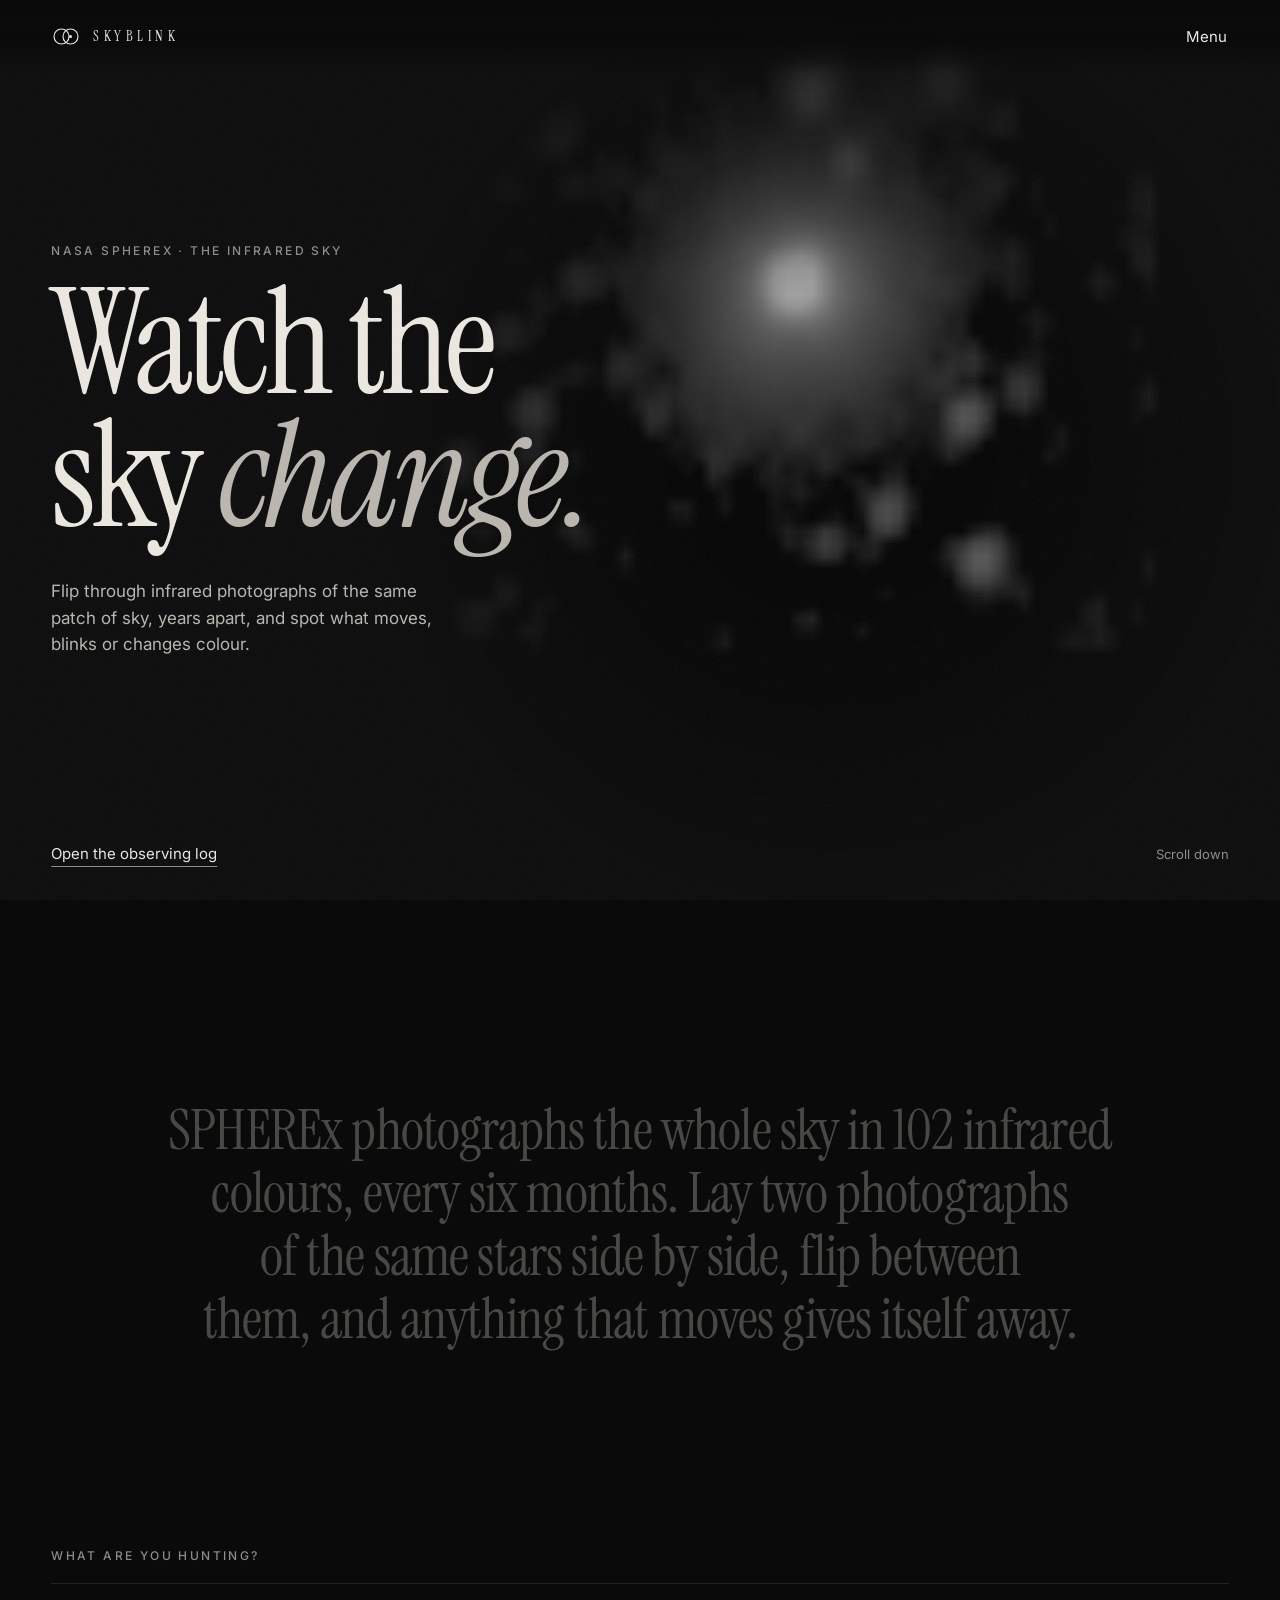
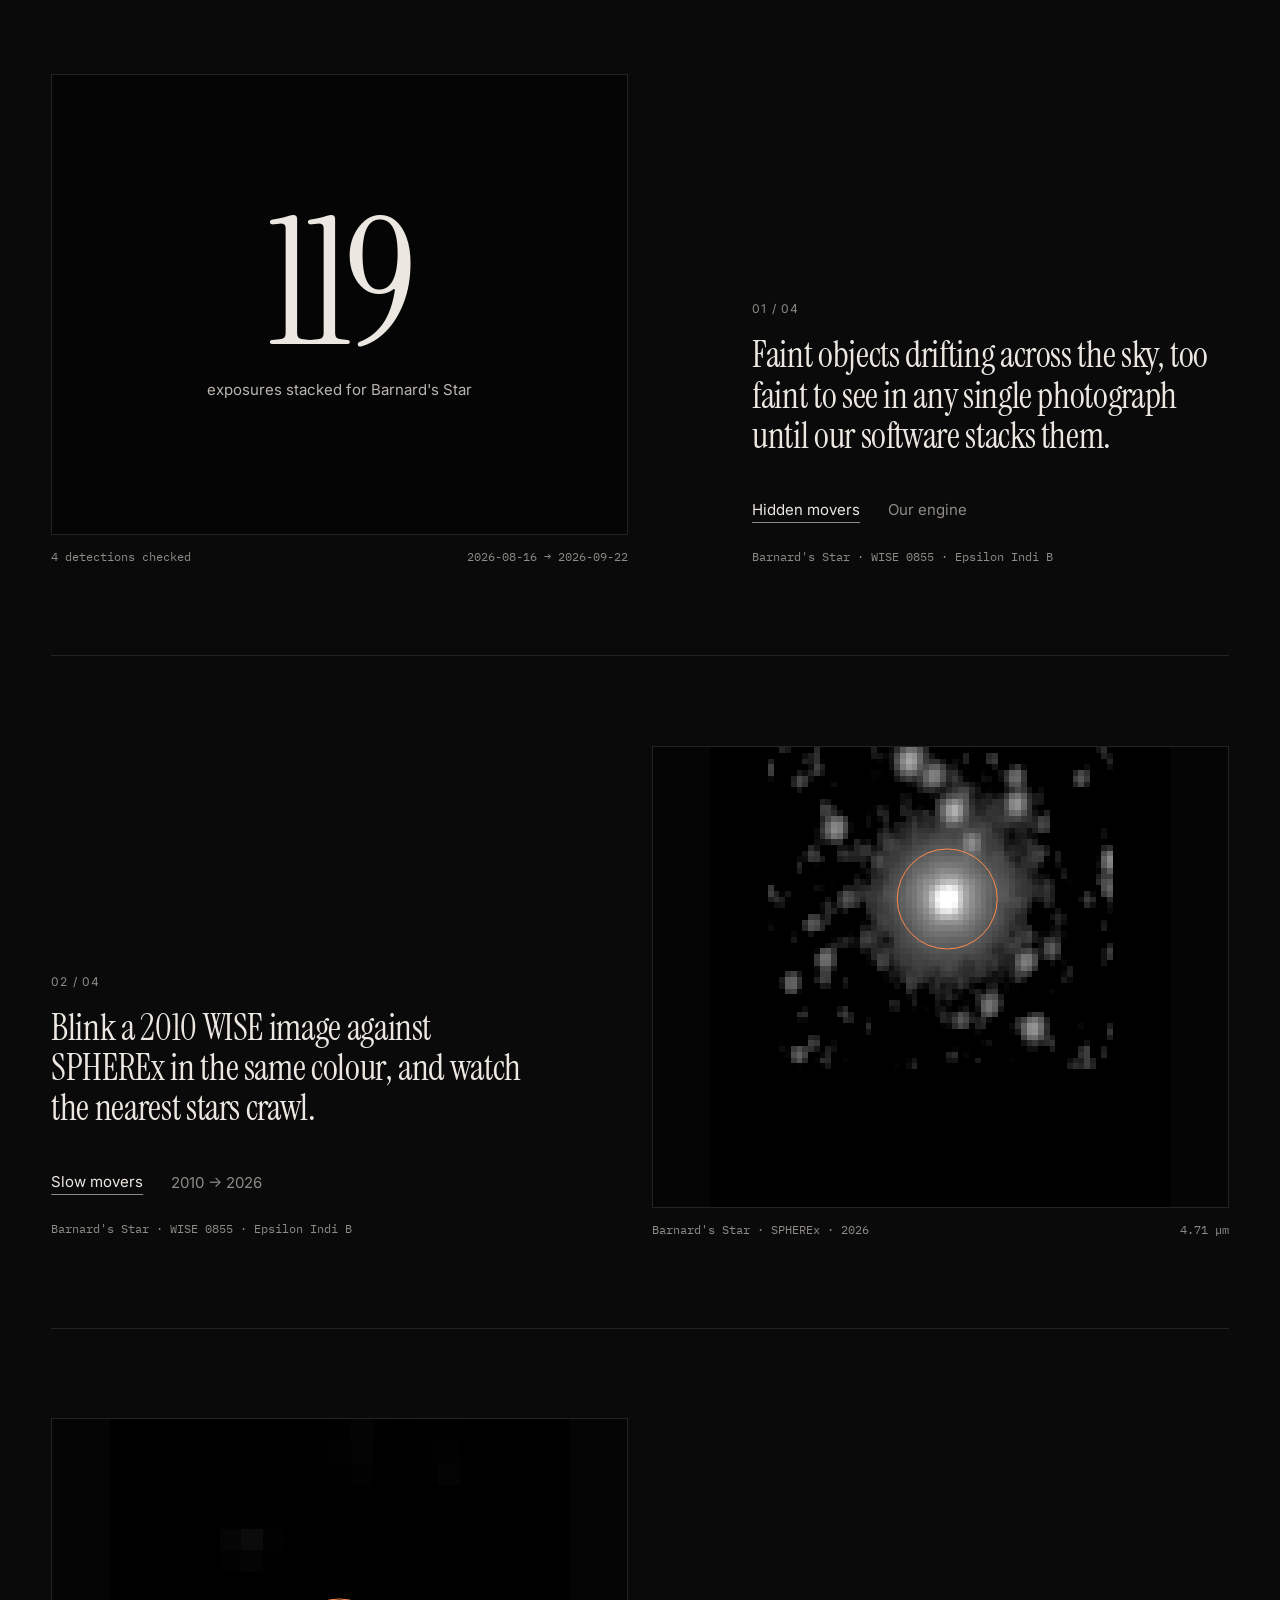
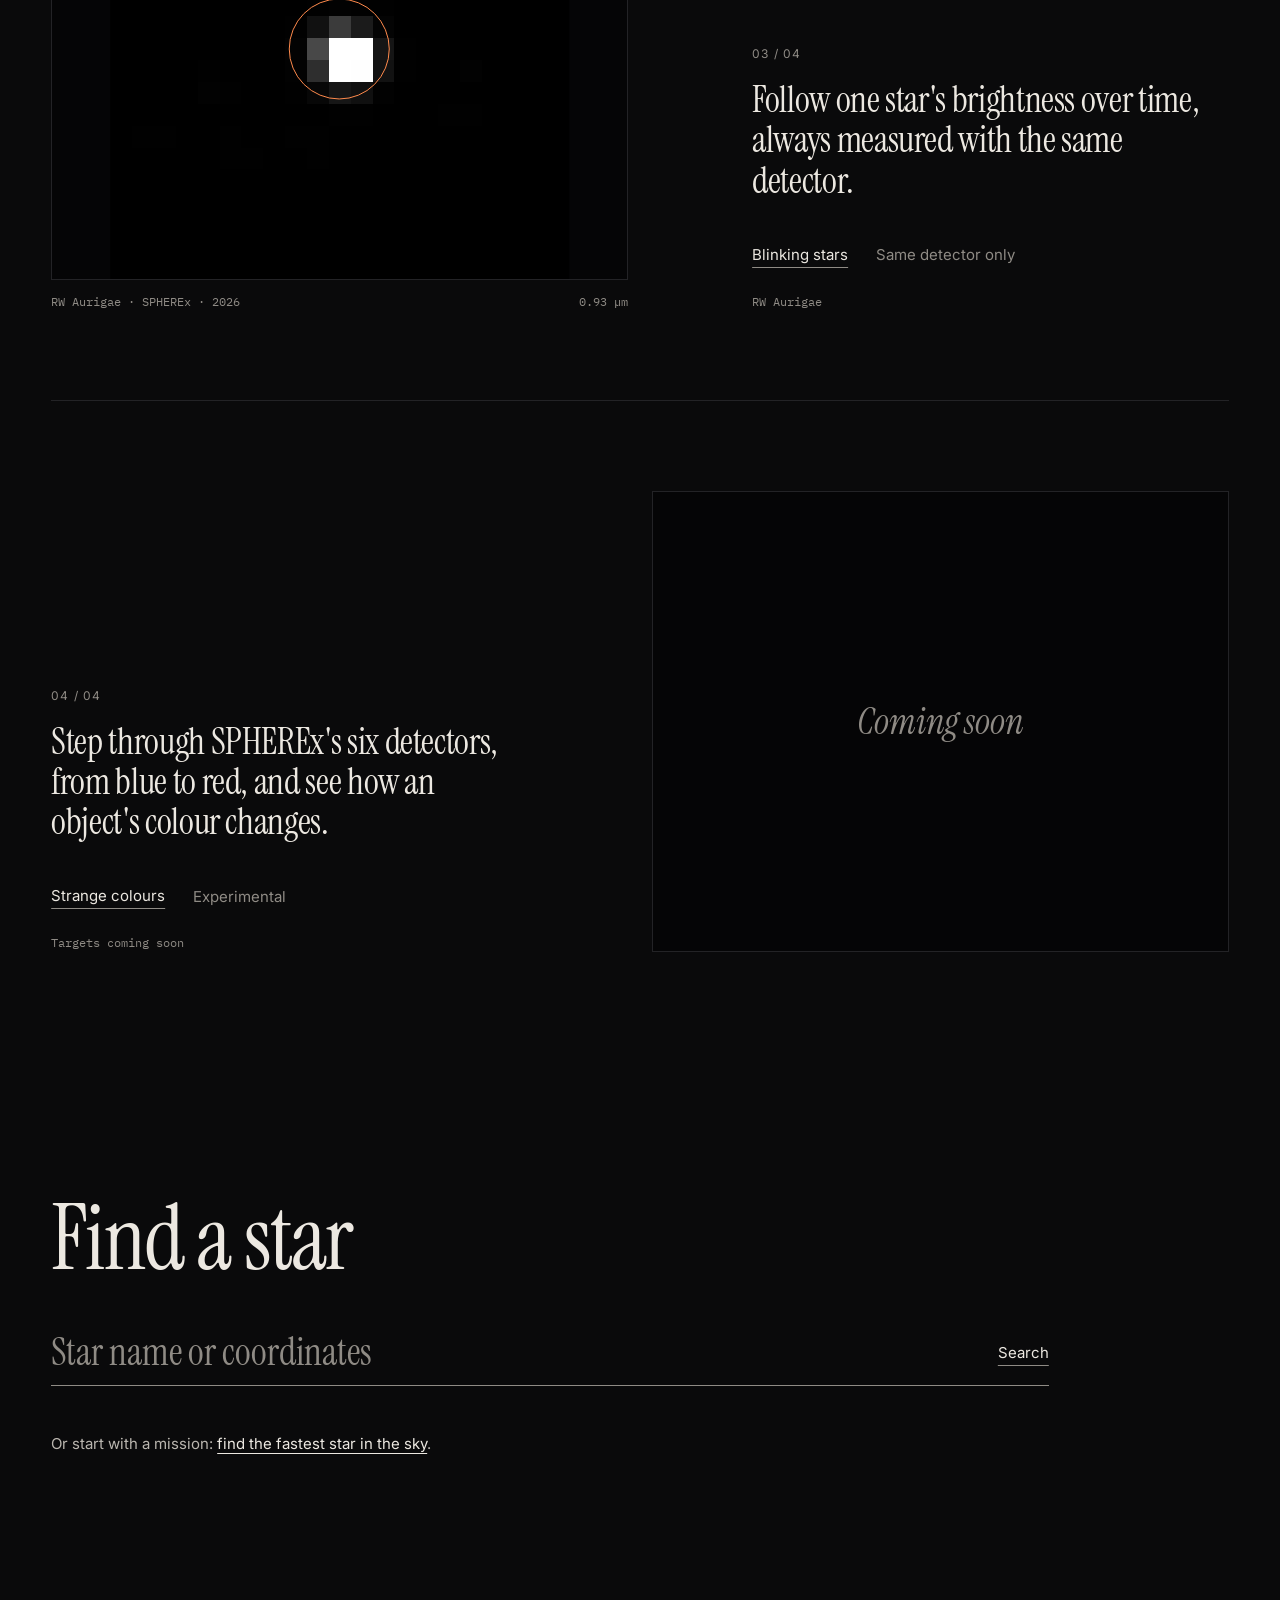
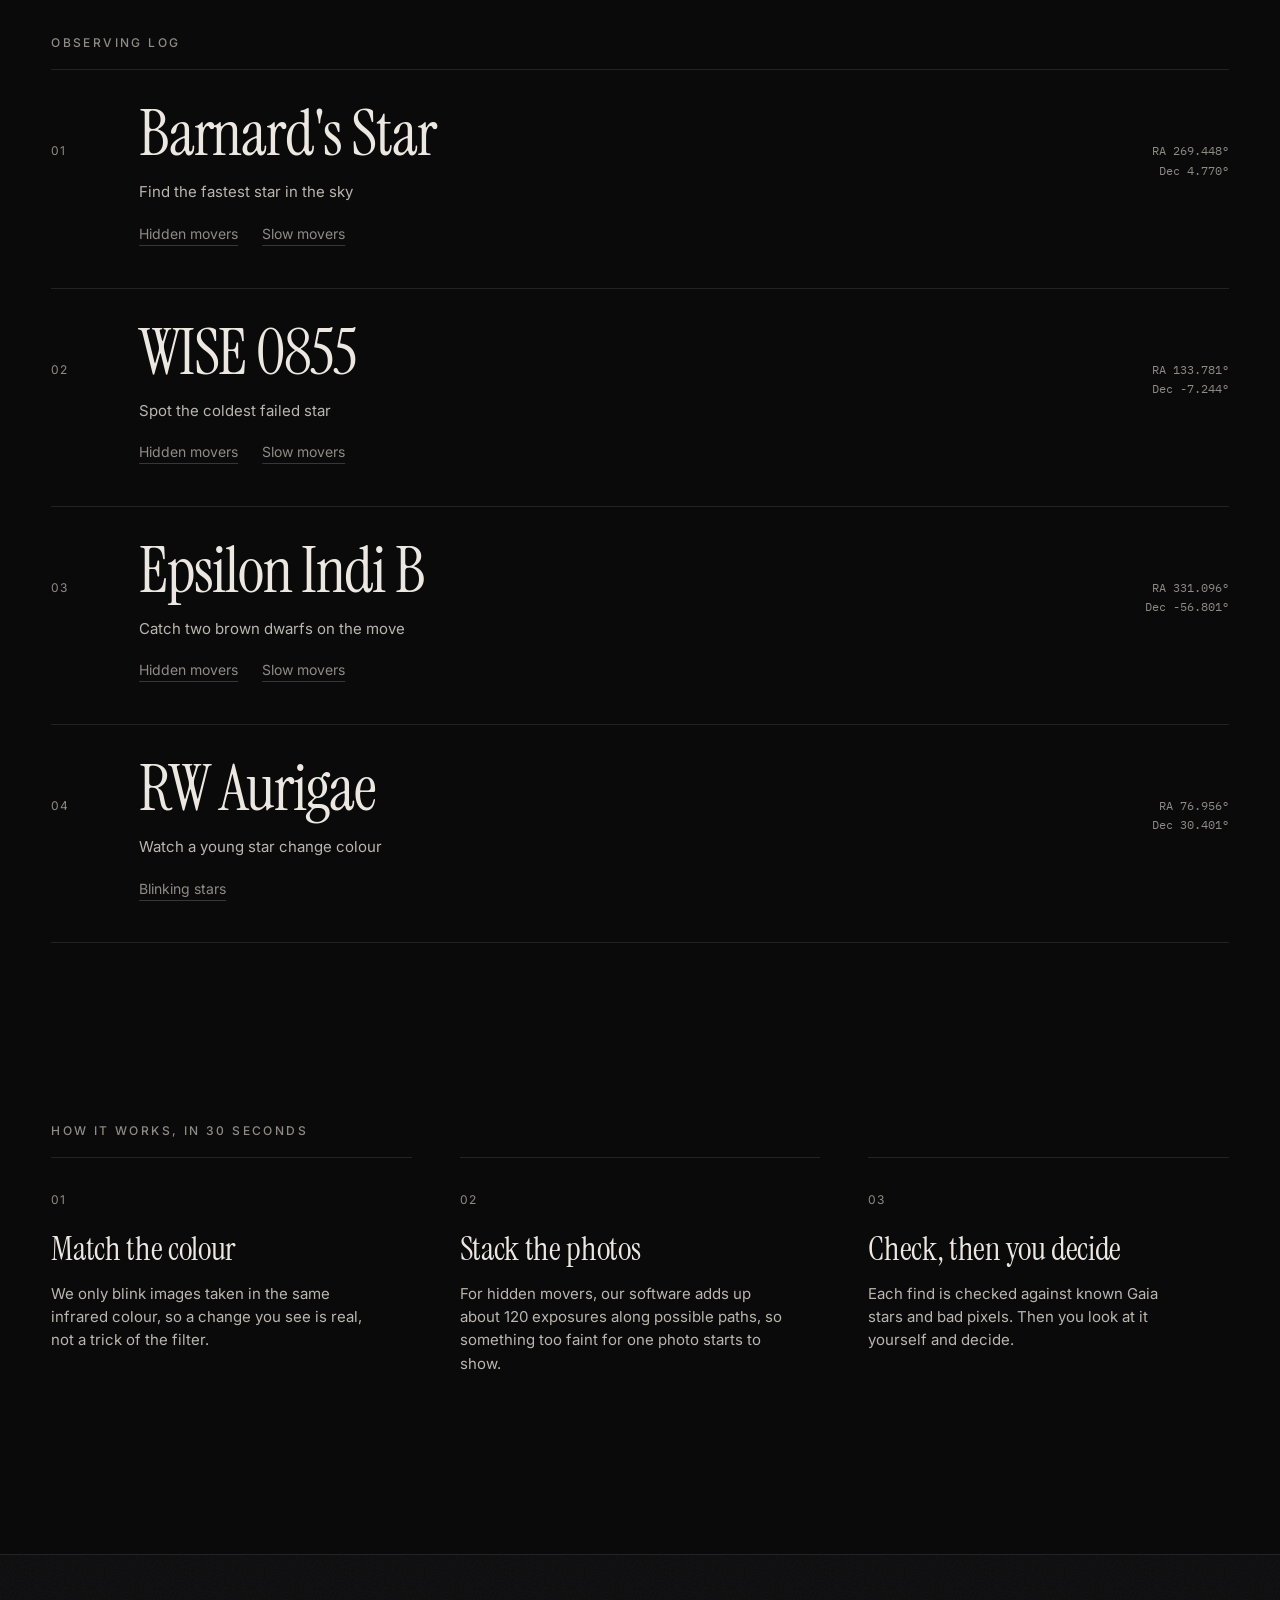
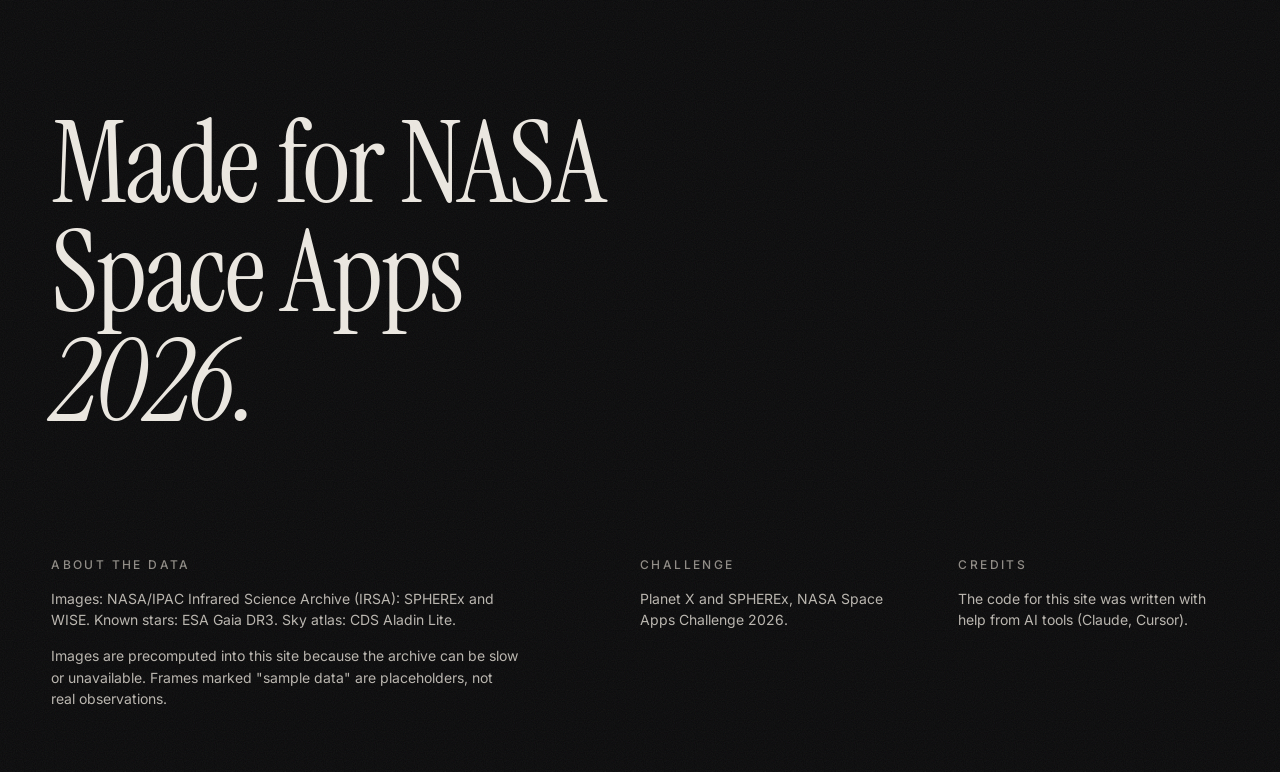
==== site/index.html @ 159b5c47 "Redesign home page: editorial monochrome style Serif display type, full-bleed blinking Barnard frame" ====
<!doctype html>
<html lang="en">
<head>
  <meta charset="utf-8">
  <meta name="viewport" content="width=device-width, initial-scale=1">
  <title>SkyBlink · Watch the sky change</title>
  <meta name="description" content="Explore NASA SPHEREx infrared sky images as a flipbook: hidden movers, slow movers, blinking stars and strange colours.">
  <link rel="preconnect" href="https://fonts.googleapis.com">
  <link rel="preconnect" href="https://fonts.gstatic.com" crossorigin>
  <link rel="stylesheet" href="https://fonts.googleapis.com/css2?family=Instrument+Serif:ital@0;1&family=IBM+Plex+Mono:wght@400;500&family=Inter:wght@400;500;600&display=swap">
  <script>document.documentElement.classList.add("js");</script>
  <link rel="stylesheet" href="css/style.css">
  <!-- Person D: discoveries.css goes here, after style.css -->
  <!-- <link rel="stylesheet" href="css/discoveries.css"> -->
</head>
<body>
  <a class="skip-link" href="#main">Skip to content</a>

  <!-- First-visit loader: the counter follows the hero images loading. -->
  <div class="loader" id="loader" aria-hidden="true">
    <div class="loader-inner">
      <span class="wordmark-text">SkyBlink</span>
      <p class="loader-line">Watch the sky change</p>
      <span class="loader-count" id="loader-count">0</span>
    </div>
  </div>

  <header class="nav">
    <a class="wordmark" href="index.html" data-nav aria-label="SkyBlink home">
      <svg class="logo" viewBox="0 0 40 28" aria-hidden="true">
        <circle cx="14" cy="14" r="10" fill="none" stroke="currentColor" stroke-width="1.5"/>
        <circle cx="26" cy="14" r="10" fill="none" stroke="currentColor" stroke-width="1.5"/>
        <circle cx="26" cy="14" r="2" fill="currentColor"/>
      </svg>
      <span class="wordmark-text">SkyBlink</span>
    </a>
    <button class="menu-btn" id="menu-btn" type="button" aria-expanded="false" aria-controls="menu">Menu</button>
  </header>

  <div class="menu" id="menu" hidden>
    <nav aria-label="Main">
      <ol class="menu-list">
        <li><a href="index.html#log" data-nav><span class="menu-num">01</span>Explore</a></li>
        <li><a href="index.html?hunt=fast#log" data-nav><span class="menu-num">02</span>Hidden movers</a></li>
        <li><a href="index.html#how" data-nav><span class="menu-num">03</span>How it works</a></li>
        <li><a href="index.html#data" data-nav><span class="menu-num">04</span>About the data</a></li>
      </ol>
    </nav>
    <p class="menu-foot">NASA Space Apps 2026 · Planet X and SPHEREx</p>
  </div>

  <main id="main" tabindex="-1">
    <!-- Home: shown when no target is selected -->
    <div id="home" hidden></div>

    <!-- Viewer: shown for ?target=…&mode=… -->
    <div id="viewer" hidden>
      <div id="viewer-head"></div>
      <div id="viewer-body"></div>

      <!-- Person D's containers: SkyBlink shows/hides them per mode, D fills them. -->
      <div class="sb-d-slot">
        <div id="sb-slow-result"></div>
        <div id="sb-fast-candidates"></div>
        <div id="sb-fast-rejected"></div>
        <div id="sb-target-aladin"></div>
      </div>
    </div>
  </main>

  <footer class="footer grain" id="data">
    <p class="footer-big">Made for NASA Space Apps <em>2026.</em></p>
    <div class="footer-cols">
      <div>
        <h2 class="footer-title">About the data</h2>
        <p>Images: NASA/IPAC Infrared Science Archive (IRSA): SPHEREx and WISE. Known stars: ESA Gaia DR3. Sky atlas: CDS Aladin Lite.</p>
        <p>Images are precomputed into this site because the archive can be slow or unavailable. Frames marked "sample data" are placeholders, not real observations.</p>
      </div>
      <div>
        <h2 class="footer-title">Challenge</h2>
        <p>Planet X and SPHEREx, NASA Space Apps Challenge 2026.</p>
      </div>
      <div>
        <h2 class="footer-title">Credits</h2>
        <p>The code for this site was written with help from AI tools (Claude, Cursor).</p>
      </div>
    </div>
  </footer>

  <script src="js/app.js"></script>
  <!-- Person D: Aladin Lite and discoveries.js go here, after app.js -->
  <!-- <script src="https://aladin.cds.unistra.fr/AladinLite/api/v3/latest/aladin.js" charset="utf-8"></script> -->
  <!-- <script src="js/discoveries.js"></script> -->
</body>
</html>
---- site/css/style.css ----
/* SkyBlink design tokens (shared with Person D's discoveries.css).
 * Monochrome "observatory archive": ink background, paper text, serif display.
 * Colour is kept for data only: ember = highlights, blue = known stars, D1–D6 = detectors. */
:root {
  --bg: #0A0A0B; --panel: #111113; --line: #232326; --line-2: #36363B;
  --text: #ECE8E1; --text-2: #BAB6AF; --muted: #8F8B85;
  --accent: #FF8A4C; --on-accent: #1A0B03; --link: #ECE8E1;
  --known: #7CC4FF; --ok: #7CE0A8;
  --warn-bg: #1C140C; --warn-line: #6B3F1C; --warn-text: #FFD8B8;
  --d1: #6E7BFF; --d2: #4FB3FF; --d3: #3DD6B0; --d4: #C8E05A; --d5: #FFB13D; --d6: #FF5F45;
  --font-head: "Instrument Serif", "Times New Roman", serif; --font-body: Inter, system-ui, sans-serif; --font-mono: "IBM Plex Mono", monospace;
  --radius: 2px;
  --gut: clamp(16px, 4vw, 56px);
  --ease: cubic-bezier(.2, .7, .1, 1);
}

/* ---------- Base ---------- */
*, *::before, *::after { box-sizing: border-box; }
html { color-scheme: dark; }
body {
  margin: 0;
  background: var(--bg);
  color: var(--text);
  font-family: var(--font-body);
  font-size: 16px;
  line-height: 1.55;
  -webkit-text-size-adjust: 100%;
  -webkit-font-smoothing: antialiased;
}
body.menu-open { overflow: hidden; }
h1, h2, h3 { font-family: var(--font-head); font-weight: 400; line-height: 1.1; margin: 0 0 .5em; letter-spacing: -0.01em; }
em { font-style: italic; }
p { margin: 0 0 1em; color: var(--text-2); }
a { color: var(--link); text-underline-offset: 4px; text-decoration-thickness: 1px; }
a:hover { color: var(--text); text-decoration-color: var(--muted); }
img { max-width: 100%; }
.mono, code { font-family: var(--font-mono); }
code { font-size: .9em; }
[hidden] { display: none !important; }

:focus-visible { outline: 1px solid var(--text); outline-offset: 4px; }
main:focus { outline: none; }

.skip-link {
  position: absolute; left: 12px; top: -60px; z-index: 100;
  background: var(--text); color: var(--bg);
  padding: 10px 14px; font-weight: 500; text-decoration: none;
}
.skip-link:focus { top: 12px; }

.visually-hidden {
  position: absolute !important; width: 1px; height: 1px; padding: 0; margin: -1px;
  overflow: hidden; clip: rect(0 0 0 0); white-space: nowrap; border: 0;
}

.wrap { max-width: 1280px; margin: 0 auto; padding: 0 var(--gut); }

/* Film grain on large dark surfaces (never over data images). */
.grain { position: relative; isolation: isolate; }
.grain::after {
  content: ""; position: absolute; inset: 0; pointer-events: none; z-index: 3; opacity: .07;
  background-image: url("data:image/svg+xml,%3Csvg xmlns='http://www.w3.org/2000/svg' width='160' height='160'%3E%3Cfilter id='n'%3E%3CfeTurbulence type='fractalNoise' baseFrequency='.9' numOctaves='2' stitchTiles='stitch'/%3E%3C/filter%3E%3Crect width='100%25' height='100%25' filter='url(%23n)'/%3E%3C/svg%3E");
}

/* Small uppercase label */
.kicker {
  font: 500 12px/1.4 var(--font-body); letter-spacing: .2em; text-transform: uppercase;
  color: var(--muted); margin: 0 0 1.5em;
}

/* Underlined text link / button */
.ul-link {
  display: inline-flex; align-items: center; min-height: 44px; padding: 0;
  background: none; border: 0; cursor: pointer;
  font: 400 15px/1.2 var(--font-body); color: var(--text);
  text-decoration: underline; text-decoration-thickness: 1px; text-underline-offset: 7px;
  text-decoration-color: var(--muted);
  transition: text-decoration-color .3s;
}
.ul-link:hover { text-decoration-color: var(--text); color: var(--text); }
.ul-link[aria-pressed="true"]::before {
  content: ""; width: 6px; height: 6px; border-radius: 50%; background: var(--accent); margin-right: 10px;
}

/* ---------- Shared pieces (viewer) ---------- */
.card {
  background: var(--panel);
  border: 1px solid var(--line);
  border-radius: var(--radius);
  padding: 20px;
}

.chip {
  display: inline-flex; align-items: center; gap: 6px;
  padding: 3px 10px;
  border: 1px solid var(--line-2);
  border-radius: 999px;
  color: var(--text-2);
  font-size: 13px;
  white-space: nowrap;
}
.chip-mono { font-family: var(--font-mono); font-size: 12px; }
.chip-warn { background: var(--warn-bg); border-color: var(--warn-line); color: var(--warn-text); }
.chip-accent { border-color: var(--accent); color: var(--accent); }

.eyebrow { font: 500 12px/1.4 var(--font-body); letter-spacing: .2em; text-transform: uppercase; color: var(--muted); margin: 0 0 1em; }

.btn {
  display: inline-flex; align-items: center; justify-content: center; gap: 8px;
  min-height: 44px; padding: 0 18px;
  border: 1px solid var(--line-2); border-radius: var(--radius);
  background: transparent; color: var(--text);
  font: 500 15px/1 var(--font-body);
  text-decoration: none; cursor: pointer;
}
.btn:hover { border-color: var(--text); color: var(--text); }
.btn-primary { background: var(--text); border-color: var(--text); color: var(--bg); }
.btn-primary:hover { background: #fff; border-color: #fff; color: var(--bg); }
.btn-icon { width: 44px; padding: 0; }

.pills { display: flex; flex-wrap: wrap; gap: 8px; }
.pill {
  display: inline-flex; align-items: center; justify-content: center;
  min-height: 44px; padding: 0 16px;
  border: 1px solid var(--line-2); border-radius: 999px;
  background: transparent; color: var(--text-2);
  font: 500 14px/1 var(--font-body);
  text-decoration: none; cursor: pointer;
}
.pill:hover { color: var(--text); border-color: var(--muted); }
.pill[aria-current="page"], .pill[aria-pressed="true"] {
  background: var(--text); border-color: var(--text); color: var(--bg);
}
.pill[aria-disabled="true"] { opacity: .45; cursor: not-allowed; }
.pill[aria-disabled="true"]:hover { color: var(--text-2); border-color: var(--line-2); }

.notice {
  background: var(--warn-bg); border: 1px solid var(--warn-line); color: var(--warn-text);
  border-radius: var(--radius); padding: 16px 20px;
}
.notice p { color: var(--warn-text); margin: 0; }

/* ---------- Loader ---------- */
.loader { display: none; }
.js .loader {
  position: fixed; inset: 0; z-index: 90; background: var(--bg);
  display: flex; align-items: center; padding: 0 var(--gut);
  transition: opacity .8s var(--ease), visibility .8s;
  animation: loader-failsafe .6s 5s forwards;   /* never cover the page if JS stalls */
}
.loader.is-done { opacity: 0; visibility: hidden; }
.loader .wordmark-text { font: 400 15px/1 var(--font-head); letter-spacing: .32em; text-transform: uppercase; }
.loader-line { font: 400 clamp(26px, 3vw, 34px)/1.1 var(--font-head); color: var(--text); margin: 28px 0 22px; }
.loader-count { font: 400 13px/1 var(--font-body); color: var(--muted); font-variant-numeric: tabular-nums; }
@keyframes loader-failsafe { to { opacity: 0; visibility: hidden; } }

/* ---------- Nav ---------- */
.nav {
  position: fixed; inset: 0 0 auto 0; z-index: 60;
  display: flex; align-items: center; justify-content: space-between;
  padding: 14px var(--gut);
  color: var(--text); pointer-events: none;
  background: linear-gradient(to bottom, rgba(10, 10, 11, .96) 0%, rgba(10, 10, 11, .9) 55%, rgba(10, 10, 11, 0) 100%);
}
.nav > * { pointer-events: auto; }
.wordmark { display: inline-flex; align-items: center; gap: 12px; min-height: 44px; color: inherit; text-decoration: none; }
.wordmark:hover { color: inherit; }
.logo { width: 30px; height: 21px; }
.wordmark-text { font: 400 14px/1 var(--font-head); letter-spacing: .32em; text-transform: uppercase; }
.menu-btn {
  min-height: 44px; min-width: 44px; padding: 0 2px; background: none; border: 0; cursor: pointer;
  font: 400 15px/1 var(--font-body); color: inherit;
}

/* Full-screen menu */
.menu {
  position: fixed; inset: 0; z-index: 55; background: var(--bg);
  display: flex; flex-direction: column; justify-content: center;
  padding: 96px var(--gut) 40px; opacity: 0; transition: opacity .5s var(--ease);
}
.menu.is-open { opacity: 1; }
.menu-list { list-style: none; margin: 0; padding: 0; }
.menu-list a {
  display: inline-flex; align-items: baseline; gap: 18px;
  font: 400 clamp(44px, 8vw, 104px)/1.05 var(--font-head); letter-spacing: -0.02em;
  color: var(--text); text-decoration: none;
}
.menu-list a:hover { font-style: italic; }
.menu-num { font: 400 12px/1 var(--font-body); color: var(--muted); letter-spacing: .1em; }
.menu-foot { position: absolute; left: var(--gut); bottom: 28px; margin: 0; font-size: 13px; color: var(--muted); }

#viewer { padding-top: 84px; }

/* ---------- Footer ---------- */
.footer { border-top: 1px solid var(--line); margin-top: 120px; padding: clamp(80px, 12vw, 160px) var(--gut) 48px; }
body.is-home .footer { margin-top: 0; }
.footer .footer-big {
  font: 400 clamp(48px, 9vw, 136px)/.95 var(--font-head); letter-spacing: -0.02em;
  color: var(--text); margin: 0 0 clamp(64px, 10vw, 120px); max-width: 11ch;
}
.footer-cols { display: grid; grid-template-columns: 2fr 1fr 1fr; gap: 32px 48px; }
.footer-title { font: 500 12px/1.4 var(--font-body); letter-spacing: .2em; text-transform: uppercase; color: var(--muted); margin-bottom: 14px; }
.footer p { font-size: 14px; color: var(--text-2); max-width: 52ch; }

/* ---------- Spectral ruler ---------- */
.ruler { width: 100%; }
.ruler-bar { position: relative; display: flex; gap: 2px; height: 22px; }
.ruler-compact .ruler-bar { height: 14px; }
.ruler-seg {
  position: relative; min-width: 0; border-radius: 4px;
  display: flex; align-items: center; justify-content: center;
}
.ruler-seg.is-current { outline: 2px solid var(--text); outline-offset: 1px; }
.ruler-seg-label { font-family: var(--font-mono); font-size: 10px; font-weight: 500; color: var(--bg); }
.ruler-compact .ruler-seg-label { display: none; }
/* Marker: ticks above and below the bar, so it never covers a segment label. */
.ruler-marker { position: absolute; top: -9px; bottom: -9px; width: 3px; margin-left: -1.5px; }
.ruler-marker::before, .ruler-marker::after {
  content: ""; position: absolute; left: 0; width: 3px; height: 7px; background: #fff; border-radius: 2px;
}
.ruler-marker::before { top: 0; }
.ruler-marker::after { bottom: 0; }
.ruler { padding-top: 9px; }
.ruler-ends {
  display: flex; justify-content: space-between; gap: 8px; margin-top: 14px;
  font-family: var(--font-mono); font-size: 12px; color: var(--muted);
}
.ruler-now { color: var(--text); }

/* ---------- Home ---------- */
#home section[id] { scroll-margin-top: 72px; }

/* Hero: the real Barnard's Star frames, blinking slowly behind the title. */
.hero {
  min-height: 100svh; display: flex; flex-direction: column; justify-content: center;
  padding: 120px var(--gut) 120px; overflow: hidden;
}
.hero-sky {
  position: absolute; inset: 0 0 0 auto; width: min(100%, 78vw); z-index: 0;
  -webkit-mask-image: radial-gradient(closest-side at 55% 50%, #000 35%, transparent 100%);
          mask-image: radial-gradient(closest-side at 55% 50%, #000 35%, transparent 100%);
}
.hero-sky img {
  position: absolute; inset: 0; width: 100%; height: 100%; object-fit: cover;
  opacity: 0; transition: opacity 1.2s var(--ease); filter: grayscale(1);
}
.hero-sky img.is-on { opacity: .62; }
.hero-inner { position: relative; z-index: 2; max-width: 1100px; }
.hero-title {
  font-size: clamp(60px, 11.5vw, 184px); line-height: .9; letter-spacing: -0.035em;
  margin: 0; max-width: 8.5ch;
}
.hero-title em { color: var(--text-2); }
.hero-sub { max-width: 36ch; font-size: 17px; margin: 36px 0 0; }
.hero-foot {
  position: absolute; z-index: 2; left: var(--gut); right: var(--gut); bottom: 24px;
  display: flex; justify-content: space-between; align-items: center;
}
.hero-scroll { font-size: 13px; color: var(--muted); }

/* Statement: large centred serif; words light up on scroll. */
.statement { padding: clamp(120px, 22vh, 240px) var(--gut); }
.statement-text {
  font: 400 clamp(30px, 4.4vw, 64px)/1.12 var(--font-head); letter-spacing: -0.015em;
  color: var(--text); text-align: center; max-width: 21em; margin: 0 auto; text-wrap: balance;
}
.statement-text .w { color: #4A4844; transition: color .4s; }
.statement-text .w.is-lit { color: var(--text); }

/* Reveal on scroll */
.reveal { opacity: 0; transform: translateY(32px); transition: opacity 1s var(--ease), transform 1.2s var(--ease); }
.reveal.is-in { opacity: 1; transform: none; }

/* Chapters: one per mode, media and text alternating sides. */
.chapters { padding: 0 var(--gut) clamp(80px, 12vw, 160px); }
.chapter {
  display: grid; grid-template-columns: repeat(12, minmax(0, 1fr)); gap: 24px;
  align-items: end; padding: clamp(48px, 7vw, 96px) 0; border-top: 1px solid var(--line);
}
.chapter-media { grid-column: 1 / span 6; grid-row: 1; }
.chapter-copy { grid-column: 8 / span 5; grid-row: 1; }
.chapter.is-flip .chapter-media { grid-column: 7 / span 6; }
.chapter.is-flip .chapter-copy { grid-column: 1 / span 5; }
.chapter-num { font: 400 12px/1 var(--font-body); color: var(--muted); letter-spacing: .1em; margin: 0 0 20px; }
.chapter-lead { font-size: clamp(28px, 2.8vw, 42px); line-height: 1.12; color: var(--text); margin: 0 0 32px; }
.chapter-links { display: flex; flex-wrap: wrap; align-items: center; gap: 4px 28px; }
.chapter-tag { font-size: 15px; color: var(--muted); }
.chapter-ex { font: 400 12px/1.5 var(--font-mono); color: var(--muted); margin: 16px 0 0; }

.plate { position: relative; aspect-ratio: 5 / 4; background: #050506; border: 1px solid var(--line); overflow: hidden; }
.plate-sq { position: absolute; top: 0; bottom: 0; left: 50%; transform: translateX(-50%); aspect-ratio: 1; }
.plate-sq img { position: absolute; inset: 0; width: 100%; height: 100%; image-rendering: pixelated; opacity: 0; }
.plate-sq img.is-on { opacity: 1; }
.plate-rings { position: absolute; inset: 0; pointer-events: none; }
.ring {
  position: absolute; width: 22%; aspect-ratio: 1; transform: translate(-50%, -50%);
  border: 1.5px solid var(--accent); border-radius: 50%;
}
.plate-badge {
  position: absolute; top: 12px; left: 12px; padding: 4px 10px;
  background: var(--warn-bg); border: 1px solid var(--warn-line); color: var(--warn-text);
  font: 400 12px/1.2 var(--font-mono);
}
.plate-cap {
  display: flex; justify-content: space-between; gap: 16px; margin: 14px 0 0;
  font: 400 12px/1.4 var(--font-mono); color: var(--muted);
}
.plate-type { display: flex; flex-direction: column; justify-content: center; align-items: center; text-align: center; padding: 24px; }
.plate-big { font: 400 clamp(96px, 14vw, 220px)/.85 var(--font-head); letter-spacing: -0.04em; color: var(--text); }
.plate-note { margin-top: 18px; font-size: 15px; color: var(--text-2); }
.plate-empty { display: flex; align-items: center; justify-content: center; }
.plate-empty span { font: italic 400 clamp(26px, 3vw, 36px)/1 var(--font-head); color: var(--muted); }

/* Find a star */
.find { padding: 0 var(--gut) clamp(96px, 14vw, 180px); max-width: 1100px; }
.find-title { font-size: clamp(48px, 7vw, 104px); line-height: .95; letter-spacing: -0.02em; margin: 0 0 40px; }
.search { display: flex; align-items: center; gap: 24px; border-bottom: 1px solid var(--muted); transition: border-color .3s; }
.search:focus-within { border-bottom-color: var(--text); box-shadow: 0 1px 0 var(--text); }
.search input {
  flex: 1; min-width: 0; min-height: 64px; padding: 8px 0;
  background: transparent; border: 0; color: var(--text);
  font: 400 clamp(24px, 3vw, 38px)/1.1 var(--font-head);
}
.search input::placeholder { color: var(--muted); }
.search input:focus-visible { outline: none; }
.search input::-webkit-search-cancel-button { display: none; }
.search-msg { min-height: 1.5em; margin: 16px 0 0; font-size: 15px; color: var(--text-2); }
.find-hint { font-size: 15px; margin: 8px 0 0; }

/* Observing log */
.log { padding: 0 var(--gut) clamp(96px, 14vw, 180px); }
.log-filter { font-size: 15px; display: flex; flex-wrap: wrap; align-items: center; gap: 0 16px; }
.log-empty { font: italic 400 clamp(24px, 2.6vw, 32px)/1.2 var(--font-head); color: var(--muted); border-top: 1px solid var(--line); padding-top: 32px; }
.log-list { list-style: none; margin: 0; padding: 0; border-bottom: 1px solid var(--line); }
.log-row {
  display: grid; grid-template-columns: 64px minmax(0, 1fr) auto; gap: 8px 24px; align-items: baseline;
  padding: 32px 0; border-top: 1px solid var(--line);
}
.log-num { font: 400 12px/1 var(--font-body); color: var(--muted); letter-spacing: .1em; }
.log-name { font-size: clamp(36px, 5vw, 72px); line-height: 1; letter-spacing: -0.02em; margin: 0; }
.log-name a { color: var(--text); text-decoration: none; display: inline-block; transition: transform .5s var(--ease); }
.log-name a:hover { font-style: italic; transform: translateX(10px); }
.log-mission { margin: 14px 0 0; font-size: 15px; max-width: 56ch; }
.mode-chips { display: flex; flex-wrap: wrap; gap: 0 24px; margin-top: 8px; }
.mode-chip {
  display: inline-flex; align-items: center; min-height: 44px; font-size: 14px; color: var(--muted);
  text-decoration: underline; text-decoration-color: var(--line-2); text-underline-offset: 6px;
}
.mode-chip:hover, .mode-chip.is-on { color: var(--text); text-decoration-color: var(--text); }
.log-coords { font: 400 12px/1.6 var(--font-mono); color: var(--muted); text-align: right; }

/* How it works */
.how { padding: 0 var(--gut) clamp(96px, 14vw, 180px); }
.how-grid { list-style: none; margin: 0; padding: 0; display: grid; grid-template-columns: repeat(3, minmax(0, 1fr)); gap: 48px; }
.how-grid li { border-top: 1px solid var(--line); padding-top: 28px; }
.how-num { font: 400 12px/1 var(--font-body); color: var(--muted); letter-spacing: .1em; }
.how-grid h3 { font-size: clamp(28px, 2.6vw, 38px); margin: 20px 0 14px; color: var(--text); }
.how-grid p { margin: 0; font-size: 15px; max-width: 36ch; }

/* Viewer stage corner marks (restyled in the viewer pass) */
.reticle::before {
  content: ""; position: absolute; inset: 10px; pointer-events: none; z-index: 1;
  --c: rgba(236, 232, 225, .5); --l: 14px;
  background:
    linear-gradient(var(--c), var(--c)) top left / var(--l) 1px,
    linear-gradient(var(--c), var(--c)) top left / 1px var(--l),
    linear-gradient(var(--c), var(--c)) top right / var(--l) 1px,
    linear-gradient(var(--c), var(--c)) top right / 1px var(--l),
    linear-gradient(var(--c), var(--c)) bottom left / var(--l) 1px,
    linear-gradient(var(--c), var(--c)) bottom left / 1px var(--l),
    linear-gradient(var(--c), var(--c)) bottom right / var(--l) 1px,
    linear-gradient(var(--c), var(--c)) bottom right / 1px var(--l);
  background-repeat: no-repeat;
}
.stage-chips { z-index: 2; }
.stage-chips .chip.is-on { border-color: var(--text); color: var(--text); }

@media (prefers-reduced-motion: reduce) {
  .reveal { opacity: 1; transform: none; transition: none; }
  .hero-sky img, .menu, .log-name a { transition: none; }
}

/* ---------- Viewer ---------- */
.viewer-head { padding-top: 24px; }
.back-link {
  display: inline-flex; align-items: center; min-height: 44px;
  font-family: var(--font-mono); font-size: 14px; color: var(--text-2); text-decoration: none;
}
.back-link:hover { color: var(--accent); }
.target-name { font-size: clamp(32px, 6vw, 52px); margin: 4px 0 4px; }
.target-mission { margin: 0 0 16px; }
.share { display: flex; flex-wrap: wrap; gap: 8px; align-items: stretch; margin-bottom: 20px; }
.share-url {
  flex: 1 1 280px; min-width: 0; min-height: 44px;
  display: flex; align-items: center; padding: 0 14px;
  background: var(--panel); border: 1px solid var(--line); border-radius: 12px;
  padding-top: 10px; padding-bottom: 10px;
  font-family: var(--font-mono); font-size: 13px; color: var(--text-2);
  overflow-wrap: anywhere;
}
.mode-tabs { margin-bottom: 24px; }

.viewer-grid { display: grid; grid-template-columns: minmax(0, 600px) minmax(0, 1fr); gap: 24px; align-items: start; }
.viewer-grid.single { grid-template-columns: minmax(0, 1fr); }
.side { display: grid; gap: 16px; }

.stage {
  position: relative; aspect-ratio: 1 / 1;
  background: #000; border: 1px solid var(--line); border-radius: var(--radius); overflow: hidden;
}
.stage canvas { display: block; width: 100%; height: 100%; image-rendering: pixelated; }
.stage-chips { position: absolute; top: 12px; left: 12px; right: 12px; display: flex; flex-wrap: wrap; gap: 6px; pointer-events: none; }
.stage-chips .chip { background: rgba(7, 10, 18, .8); }
.stage-chips-right { left: auto; justify-content: flex-end; }
.stage-chips .chip-warn { background: var(--warn-bg); }
.scale-bar {
  position: absolute; right: 24px; bottom: 24px; z-index: 2;
  display: flex; flex-direction: column; align-items: flex-end; gap: 4px;
  padding: 6px 8px; border-radius: 8px; background: rgba(7, 10, 18, .8);
  font-family: var(--font-mono); font-size: 12px; color: var(--text);
}
.scale-line { display: block; height: 6px; border: 2px solid var(--text); border-top: 0; }

.controls { display: flex; flex-wrap: wrap; gap: 8px; align-items: center; margin-top: 12px; }
.play-btn { min-width: 96px; }
.frame-count { font-family: var(--font-mono); font-size: 13px; color: var(--muted); margin-left: 4px; }

.strip { display: flex; gap: 3px; margin-top: 12px; overflow-x: auto; }
.strip-bar {
  flex: 1 1 0; min-width: 24px; max-width: 64px; height: 44px; padding: 0;
  background: transparent; border: 0; cursor: pointer;
  display: flex; align-items: center;
}
.strip-bar span { display: block; width: 100%; height: 18px; border-radius: 4px; background: var(--line-2); }
.strip-bar:hover span { background: var(--muted); }
.strip-bar[aria-current="true"] span { background: var(--accent); height: 28px; }

.control-row { display: flex; flex-wrap: wrap; align-items: center; gap: 8px 12px; margin-top: 12px; }
.control-label { font-family: var(--font-mono); font-size: 12px; color: var(--muted); min-width: 56px; }
.pill-sm { min-height: 44px; padding: 0 14px; font-family: var(--font-mono); font-size: 13px; }
.kbd-hint { margin-top: 12px; font-size: 13px; color: var(--muted); }
kbd {
  font-family: var(--font-mono); font-size: 12px; color: var(--text-2);
  border: 1px solid var(--line-2); border-radius: 5px; padding: 1px 6px;
}

.intro { max-width: 760px; }
.intro p { color: var(--text-2); }

.coming-soon { text-align: center; padding: 48px 20px; }
.coming-soon h2 { font-size: 22px; }

.sb-d-slot { display: flex; flex-direction: column; gap: 24px; margin-top: 24px; }

/* ---------- Right column ---------- */
.side h2 { font-size: 16px; margin-bottom: 12px; }
.facts { display: grid; grid-template-columns: repeat(2, minmax(0, 1fr)); gap: 12px 16px; margin: 0 0 18px; }
.facts dt { font-family: var(--font-mono); font-size: 11px; color: var(--muted); text-transform: uppercase; letter-spacing: .06em; }
.facts dd { margin: 2px 0 0; font-family: var(--font-mono); font-size: 14px; color: var(--text); }
.frame-sentence { margin: 14px 0 0; font-size: 14px; }
.notes { margin: 0; font-size: 15px; }
.muted { color: var(--muted); font-size: 14px; }

.chart svg { display: block; width: 100%; height: auto; overflow: visible; }
.chart .axis { stroke: var(--line-2); stroke-width: 1.5; }
.chart .grid { stroke: var(--line); stroke-width: 1; }
.chart .tick { font-family: var(--font-mono); font-size: 11px; fill: var(--muted); }
.chart .series { fill: none; stroke: var(--text-2); stroke-width: 2; stroke-linejoin: round; stroke-linecap: round; }
.chart .hit { cursor: pointer; outline: none; }
.chart .hit-area { fill: transparent; }
.chart .hit:hover .hit-area, .chart .hit:focus-visible .hit-area { fill: rgba(233, 237, 246, .08); }
.chart .hit:focus-visible .hit-area { stroke: var(--accent); stroke-width: 2; }
.chart .dot-wise { fill: var(--known); stroke: var(--panel); stroke-width: 2; }
.chart .dot-spx { fill: var(--muted); stroke: var(--panel); stroke-width: 2; }
.chart .dot-now, .chart .pt-now { fill: var(--accent); stroke: var(--panel); stroke-width: 2; }
.chart .pt { fill: var(--text-2); stroke: var(--panel); stroke-width: 2; }

.legend { display: flex; flex-wrap: wrap; align-items: center; gap: 4px 8px; margin: 10px 0 0; font-size: 13px; color: var(--text-2); }
.key { display: inline-block; width: 10px; height: 10px; border-radius: 50%; }
.key + * { margin-right: 6px; }
.key-wise { background: var(--known); }
.key-spx { background: var(--muted); }
.key-now { background: var(--accent); }

.table-view { margin-top: 12px; font-size: 14px; }
.table-view summary { cursor: pointer; color: var(--link); min-height: 44px; display: flex; align-items: center; }
.table-view table { width: 100%; border-collapse: collapse; font-family: var(--font-mono); font-size: 13px; }
.table-view th, .table-view td { text-align: left; padding: 6px 8px; border-bottom: 1px solid var(--line); }
.table-view th { color: var(--muted); font-weight: 500; }

.det-bars { display: grid; grid-template-columns: repeat(6, minmax(0, 1fr)); gap: 6px; }
.det-bar {
  display: flex; flex-direction: column; align-items: center; gap: 6px; padding: 0;
  background: none; border: 0; color: var(--text-2); cursor: pointer; font: inherit; min-height: 44px;
}
.det-bar:disabled { cursor: default; }
.det-fill { display: block; width: 100%; height: 72px; border-radius: 4px 4px 0 0; opacity: .35; }
.det-bar.is-current .det-fill { opacity: 1; }
.det-bar:not(:disabled):hover .det-fill { opacity: .7; }
.det-bar.is-current:hover .det-fill { opacity: 1; }
.det-id { font-family: var(--font-mono); font-size: 13px; color: var(--text); }
.det-bar.is-current .det-id { color: var(--accent); }
.det-range { font-family: var(--font-mono); font-size: 10px; color: var(--muted); text-align: center; line-height: 1.3; }

.layers { display: grid; gap: 2px; }
.layer { display: flex; align-items: center; gap: 10px; min-height: 44px; cursor: pointer; font-size: 15px; color: var(--text); }
.layer input { width: 20px; height: 20px; margin: 0; accent-color: var(--accent); cursor: pointer; }
.layer.is-off { color: var(--muted); cursor: default; }
.layer-note { font-size: 13px; }
.layer-swatch { width: 14px; height: 14px; flex: none; }
.layer-hl { border: 2px solid var(--accent); border-radius: 50%; }
.layer-gaia { border: 2px solid var(--known); }
.layer-flag { position: relative; }
.layer-flag::before, .layer-flag::after { content: ""; position: absolute; left: 6px; top: -1px; width: 2px; height: 16px; background: var(--d6); transform: rotate(45deg); }
.layer-flag::after { transform: rotate(-45deg); }

.layer-diff { position: relative; border-radius: 3px; background: #808080; border: 1px solid var(--line-2); overflow: hidden; }
.layer-diff::after { content: ""; position: absolute; inset: 0 50% 0 0; background: var(--text); }

/* ---------- Phone ---------- */
@media (max-width: 860px) {
  .viewer-grid { grid-template-columns: minmax(0, 1fr); }
  .chapter { grid-template-columns: minmax(0, 1fr); gap: 28px; }
  .chapter .chapter-media, .chapter.is-flip .chapter-media { grid-column: 1; grid-row: 1; }
  .chapter .chapter-copy, .chapter.is-flip .chapter-copy { grid-column: 1; grid-row: 2; }
  .how-grid { grid-template-columns: minmax(0, 1fr); gap: 40px; }
  .footer-cols { grid-template-columns: minmax(0, 1fr); }
  .hero-sky { width: 100%; opacity: .8; }
}
@media (max-width: 600px) {
  .log-row { grid-template-columns: 32px minmax(0, 1fr); }
  .log-coords { grid-column: 2; text-align: left; }
  .hero-scroll { display: none; }
}
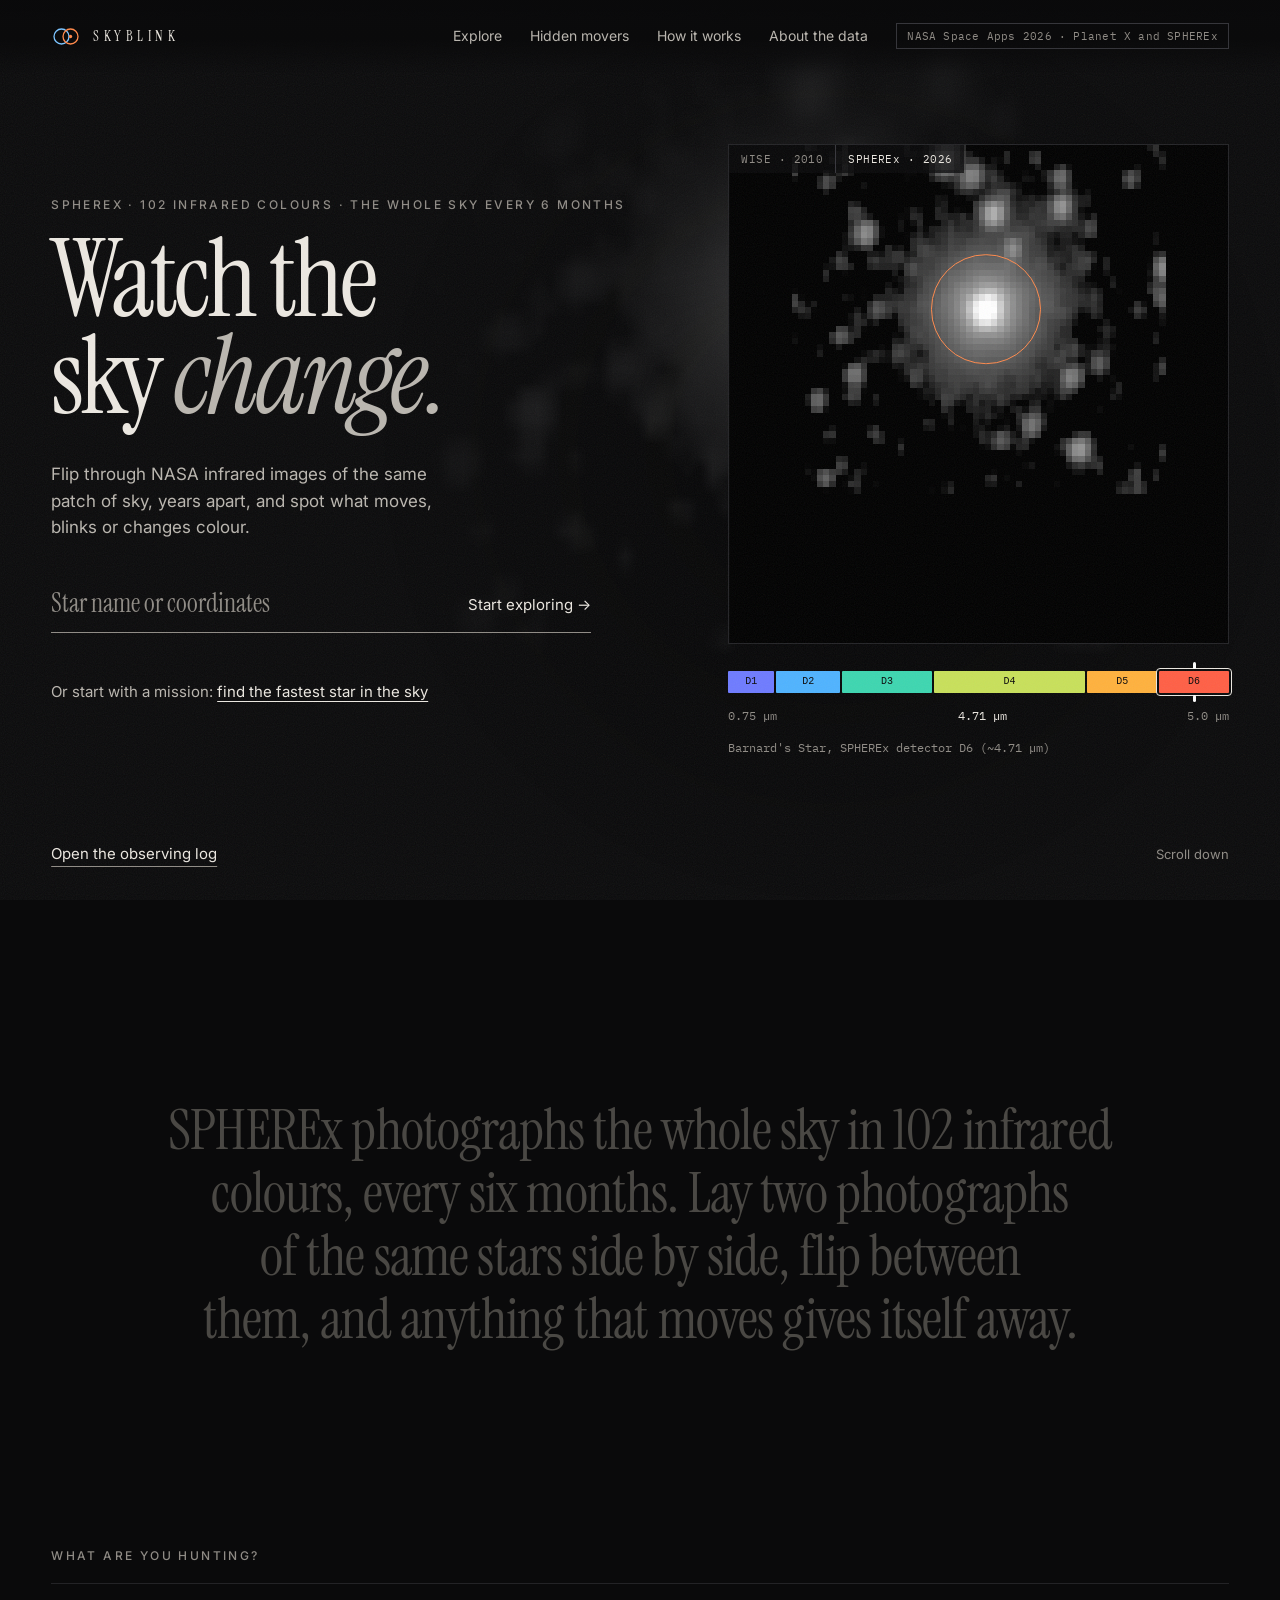
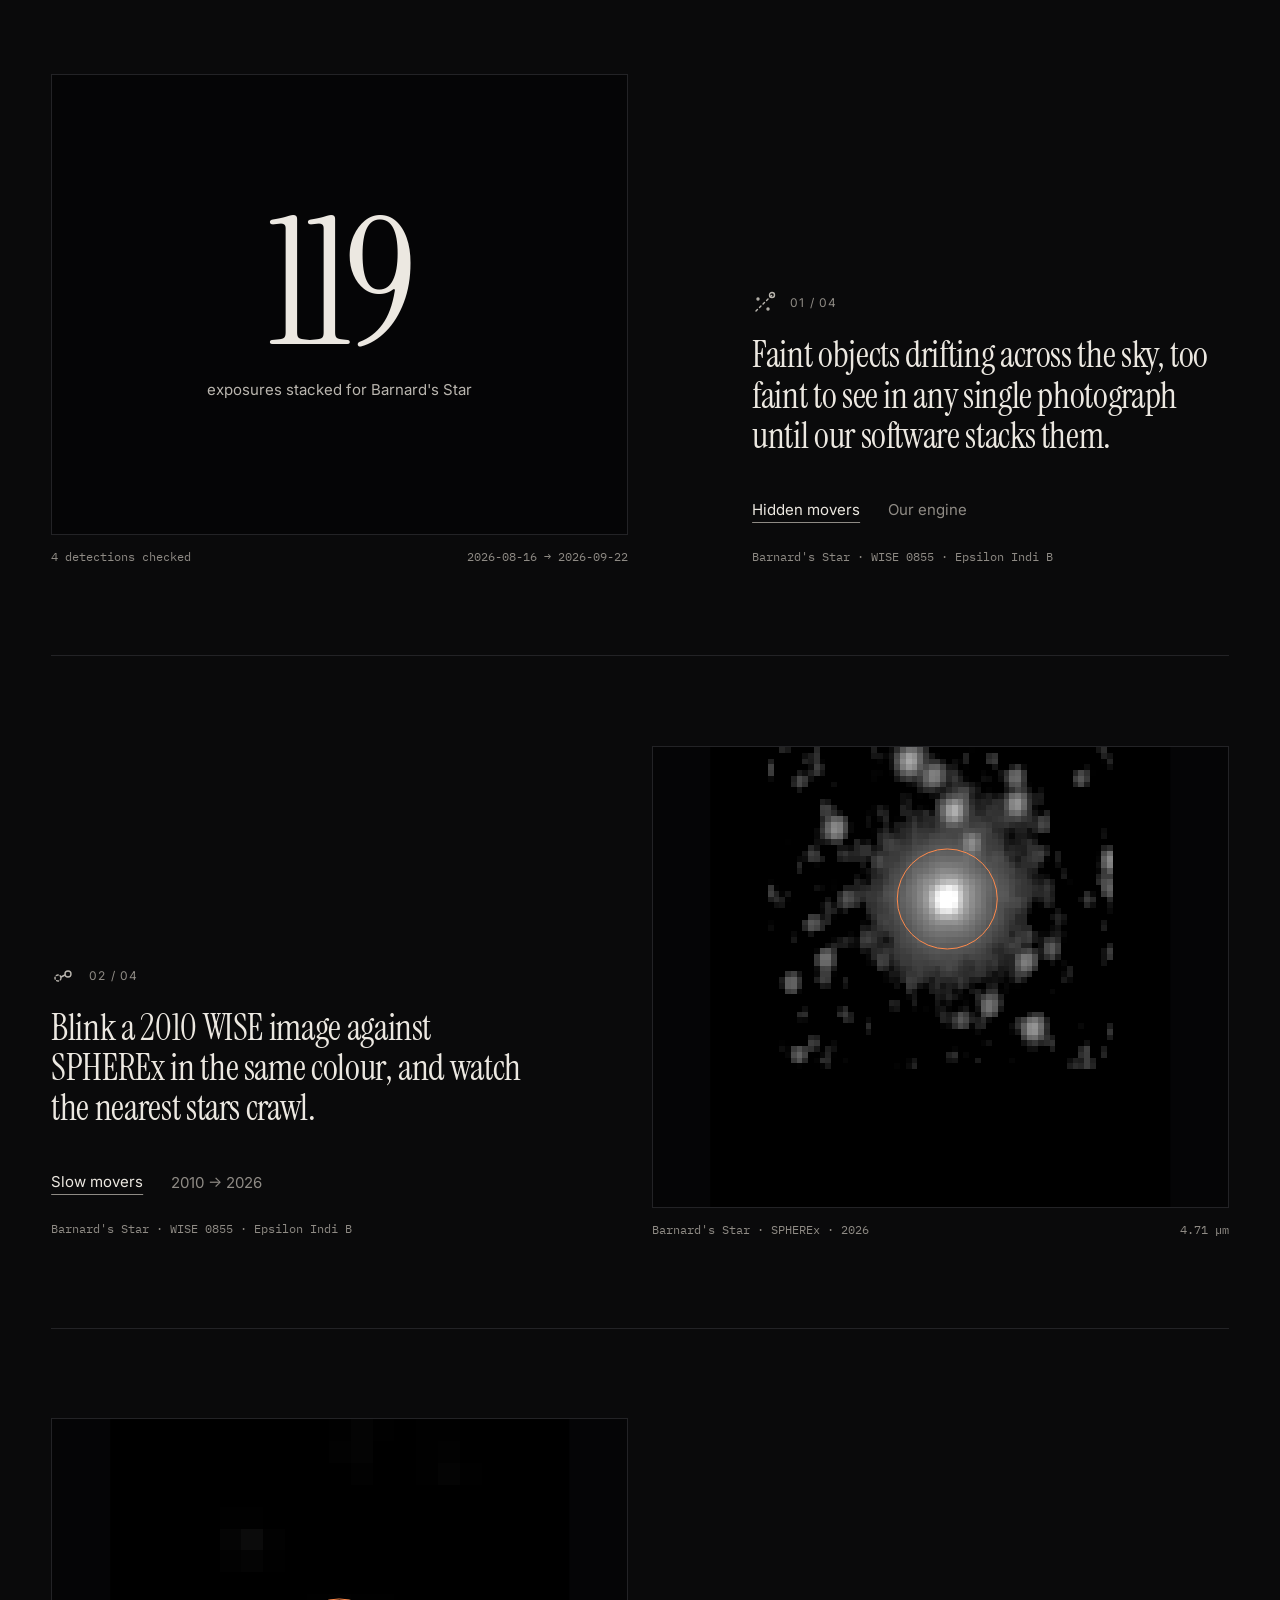
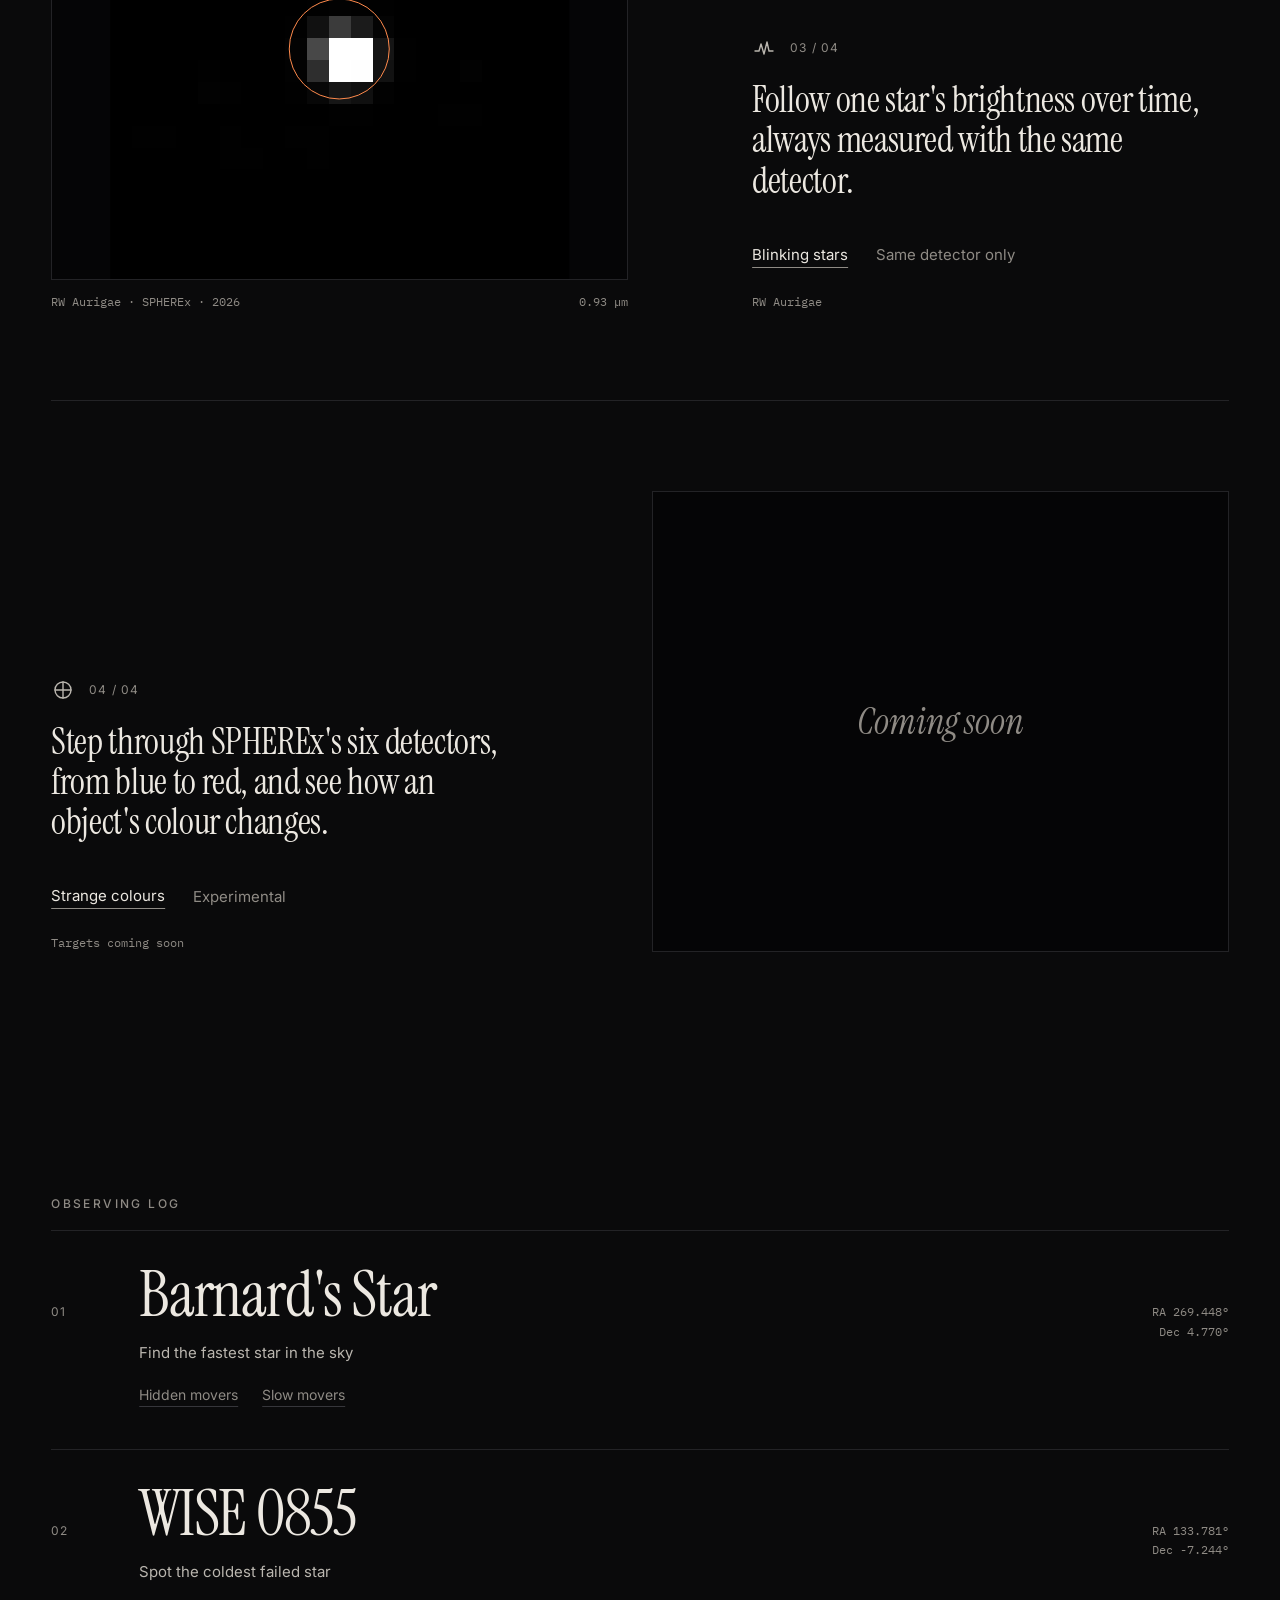
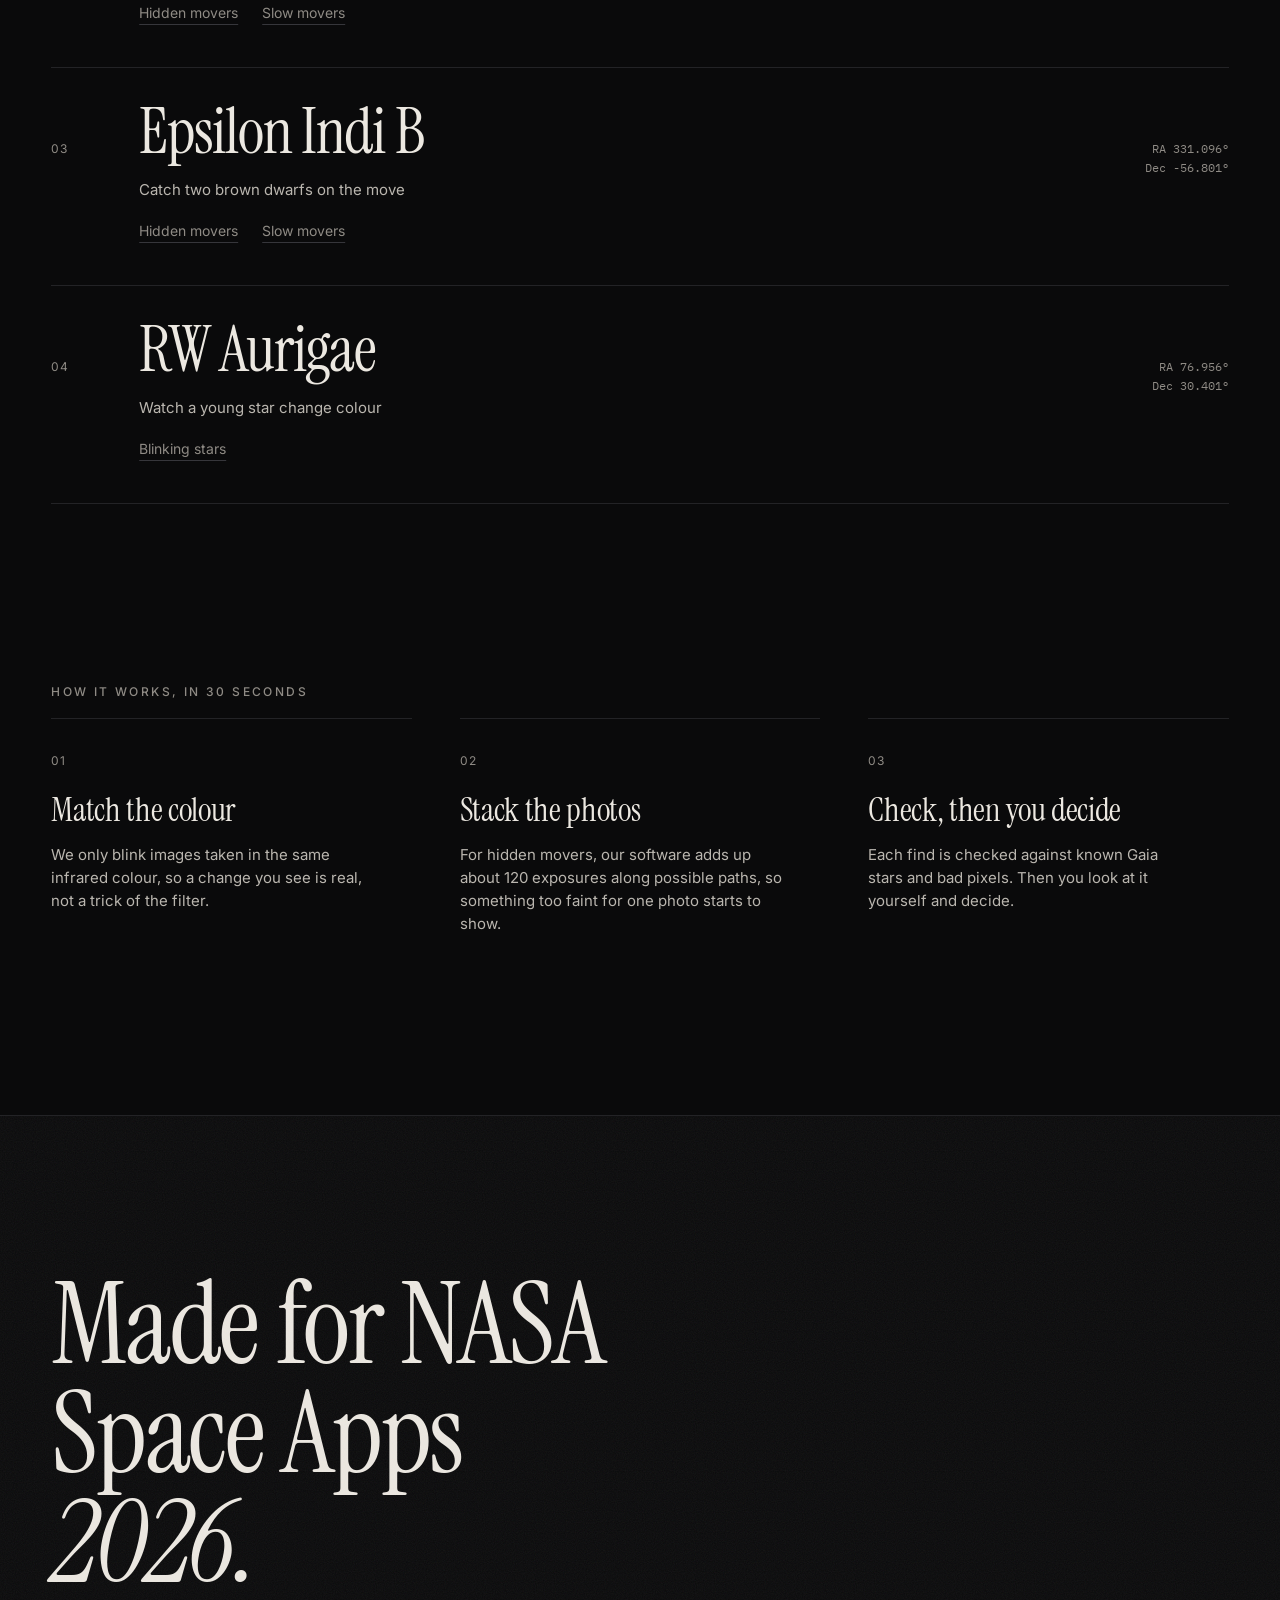
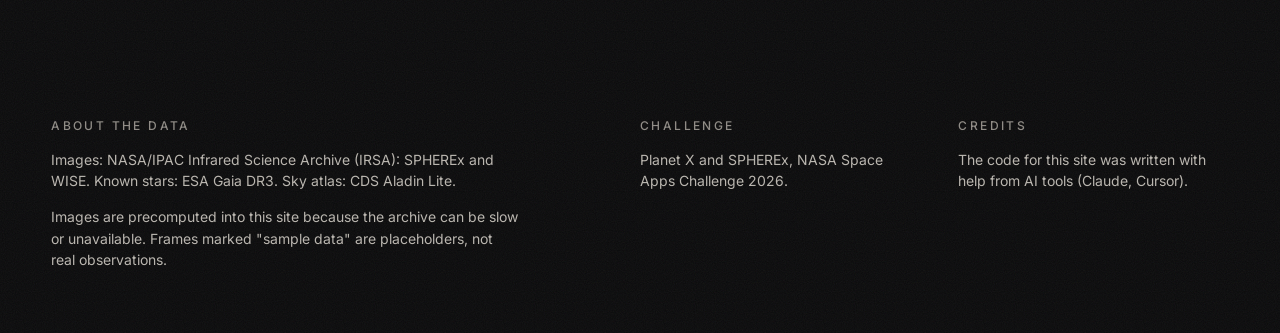
==== commit f0a6a94d: "Bring back header links, hero search, hero flipbook and mode icons Restyled to the new design: visib" ====
--- a/site/index.html
+++ b/site/index.html
@@ -28,17 +28,24 @@
   <header class="nav">
     <a class="wordmark" href="index.html" data-nav aria-label="SkyBlink home">
       <svg class="logo" viewBox="0 0 40 28" aria-hidden="true">
-        <circle cx="14" cy="14" r="10" fill="none" stroke="currentColor" stroke-width="1.5"/>
-        <circle cx="26" cy="14" r="10" fill="none" stroke="currentColor" stroke-width="1.5"/>
-        <circle cx="26" cy="14" r="2" fill="currentColor"/>
+        <circle cx="14" cy="14" r="10" fill="none" stroke="var(--known)" stroke-width="1.75"/>
+        <circle cx="26" cy="14" r="10" fill="none" stroke="var(--accent)" stroke-width="1.75"/>
+        <circle cx="26" cy="14" r="2.25" fill="var(--accent)"/>
       </svg>
       <span class="wordmark-text">SkyBlink</span>
     </a>
+    <nav class="nav-links" aria-label="Main">
+      <a href="index.html#log" data-nav>Explore</a>
+      <a href="index.html?hunt=fast#log" data-nav>Hidden movers</a>
+      <a href="index.html#how" data-nav>How it works</a>
+      <a href="index.html#data" data-nav>About the data</a>
+    </nav>
+    <span class="nav-tag">NASA Space Apps 2026 · Planet X and SPHEREx</span>
     <button class="menu-btn" id="menu-btn" type="button" aria-expanded="false" aria-controls="menu">Menu</button>
   </header>
 
   <div class="menu" id="menu" hidden>
-    <nav aria-label="Main">
+    <nav aria-label="Main menu">
       <ol class="menu-list">
         <li><a href="index.html#log" data-nav><span class="menu-num">01</span>Explore</a></li>
         <li><a href="index.html?hunt=fast#log" data-nav><span class="menu-num">02</span>Hidden movers</a></li>
--- a/site/css/style.css
+++ b/site/css/style.css
@@ -163,6 +163,23 @@
   background: linear-gradient(to bottom, rgba(10, 10, 11, .96) 0%, rgba(10, 10, 11, .9) 55%, rgba(10, 10, 11, 0) 100%);
 }
 .nav > * { pointer-events: auto; }
+.nav { gap: 28px; }
+.nav-links { display: flex; gap: 0 28px; margin-left: auto; }
+.nav-links a {
+  display: inline-flex; align-items: center; min-height: 44px;
+  font: 400 14px/1 var(--font-body); color: var(--text-2); text-decoration: none;
+}
+.nav-links a:hover { color: var(--text); text-decoration: underline; text-underline-offset: 7px; }
+.nav-tag {
+  font: 400 11px/1.3 var(--font-mono); color: var(--muted); letter-spacing: .02em;
+  border: 1px solid var(--line-2); padding: 5px 10px; white-space: nowrap;
+}
+.menu-btn { display: none; }
+@media (max-width: 1180px) { .nav-tag { display: none; } }
+@media (max-width: 760px) {
+  .nav-links { display: none; }
+  .menu-btn { display: inline-block; margin-left: auto; }
+}
 .wordmark { display: inline-flex; align-items: center; gap: 12px; min-height: 44px; color: inherit; text-decoration: none; }
 .wordmark:hover { color: inherit; }
 .logo { width: 30px; height: 21px; }
@@ -207,10 +224,10 @@
 .ruler-bar { position: relative; display: flex; gap: 2px; height: 22px; }
 .ruler-compact .ruler-bar { height: 14px; }
 .ruler-seg {
-  position: relative; min-width: 0; border-radius: 4px;
+  position: relative; min-width: 0; border-radius: 1px;
   display: flex; align-items: center; justify-content: center;
 }
-.ruler-seg.is-current { outline: 2px solid var(--text); outline-offset: 1px; }
+.ruler-seg.is-current { outline: 1px solid var(--text); outline-offset: 2px; }
 .ruler-seg-label { font-family: var(--font-mono); font-size: 10px; font-weight: 500; color: var(--bg); }
 .ruler-compact .ruler-seg-label { display: none; }
 /* Marker: ticks above and below the bar, so it never covers a segment label. */
@@ -244,10 +261,23 @@
   position: absolute; inset: 0; width: 100%; height: 100%; object-fit: cover;
   opacity: 0; transition: opacity 1.2s var(--ease); filter: grayscale(1);
 }
-.hero-sky img.is-on { opacity: .62; }
-.hero-inner { position: relative; z-index: 2; max-width: 1100px; }
+.hero-sky img.is-on { opacity: .3; }
+.hero-inner {
+  position: relative; z-index: 2;
+  display: grid; grid-template-columns: minmax(0, 1.2fr) minmax(0, 1fr); gap: 48px clamp(40px, 6vw, 96px); align-items: center;
+}
+.hero-preview { margin: 0; max-width: 520px; justify-self: end; width: 100%; }
+.hero-preview .plate { aspect-ratio: 1; }
+.plate-ruler { margin-top: 18px; }
+.hero .search { margin-top: 36px; max-width: 540px; }
+.hero .search input { min-height: 56px; font-size: clamp(20px, 2vw, 26px); }
+.search-go {
+  min-height: 44px; padding: 0; background: none; border: 0; cursor: pointer; white-space: nowrap;
+  font: 400 15px/1 var(--font-body); color: var(--text);
+}
+.search-go:hover { text-decoration: underline; text-underline-offset: 7px; }
 .hero-title {
-  font-size: clamp(60px, 11.5vw, 184px); line-height: .9; letter-spacing: -0.035em;
+  font-size: clamp(56px, 8.4vw, 136px); line-height: .9; letter-spacing: -0.035em;
   margin: 0; max-width: 8.5ch;
 }
 .hero-title em { color: var(--text-2); }
@@ -281,7 +311,8 @@
 .chapter-copy { grid-column: 8 / span 5; grid-row: 1; }
 .chapter.is-flip .chapter-media { grid-column: 7 / span 6; }
 .chapter.is-flip .chapter-copy { grid-column: 1 / span 5; }
-.chapter-num { font: 400 12px/1 var(--font-body); color: var(--muted); letter-spacing: .1em; margin: 0 0 20px; }
+.chapter-num { display: flex; align-items: center; gap: 14px; font: 400 12px/1 var(--font-body); color: var(--muted); letter-spacing: .1em; margin: 0 0 20px; }
+.mode-icon { width: 24px; height: 24px; flex: none; fill: none; stroke: var(--text-2); stroke-width: 1.4; stroke-linecap: round; stroke-linejoin: round; }
 .chapter-lead { font-size: clamp(28px, 2.8vw, 42px); line-height: 1.12; color: var(--text); margin: 0 0 32px; }
 .chapter-links { display: flex; flex-wrap: wrap; align-items: center; gap: 4px 28px; }
 .chapter-tag { font-size: 15px; color: var(--muted); }
@@ -296,11 +327,14 @@
   position: absolute; width: 22%; aspect-ratio: 1; transform: translate(-50%, -50%);
   border: 1.5px solid var(--accent); border-radius: 50%;
 }
-.plate-badge {
-  position: absolute; top: 12px; left: 12px; padding: 4px 10px;
-  background: var(--warn-bg); border: 1px solid var(--warn-line); color: var(--warn-text);
-  font: 400 12px/1.2 var(--font-mono);
-}
+.plate-chips { position: absolute; top: 0; left: 0; right: 0; z-index: 2; display: flex; flex-wrap: wrap; pointer-events: none; }
+.plate-chip {
+  padding: 7px 12px; background: rgba(10, 10, 11, .78);
+  font: 400 11px/1.3 var(--font-mono); letter-spacing: .04em; color: var(--muted);
+}
+.plate-chip + .plate-chip { border-left: 1px solid var(--line-2); }
+.plate-chip.is-on { color: var(--text); }
+.plate-chip.plate-badge { background: var(--warn-bg); color: var(--warn-text); }
 .plate-cap {
   display: flex; justify-content: space-between; gap: 16px; margin: 14px 0 0;
   font: 400 12px/1.4 var(--font-mono); color: var(--muted);
@@ -311,9 +345,6 @@
 .plate-empty { display: flex; align-items: center; justify-content: center; }
 .plate-empty span { font: italic 400 clamp(26px, 3vw, 36px)/1 var(--font-head); color: var(--muted); }
 
-/* Find a star */
-.find { padding: 0 var(--gut) clamp(96px, 14vw, 180px); max-width: 1100px; }
-.find-title { font-size: clamp(48px, 7vw, 104px); line-height: .95; letter-spacing: -0.02em; margin: 0 0 40px; }
 .search { display: flex; align-items: center; gap: 24px; border-bottom: 1px solid var(--muted); transition: border-color .3s; }
 .search:focus-within { border-bottom-color: var(--text); box-shadow: 0 1px 0 var(--text); }
 .search input {
@@ -357,23 +388,6 @@
 .how-grid h3 { font-size: clamp(28px, 2.6vw, 38px); margin: 20px 0 14px; color: var(--text); }
 .how-grid p { margin: 0; font-size: 15px; max-width: 36ch; }
 
-/* Viewer stage corner marks (restyled in the viewer pass) */
-.reticle::before {
-  content: ""; position: absolute; inset: 10px; pointer-events: none; z-index: 1;
-  --c: rgba(236, 232, 225, .5); --l: 14px;
-  background:
-    linear-gradient(var(--c), var(--c)) top left / var(--l) 1px,
-    linear-gradient(var(--c), var(--c)) top left / 1px var(--l),
-    linear-gradient(var(--c), var(--c)) top right / var(--l) 1px,
-    linear-gradient(var(--c), var(--c)) top right / 1px var(--l),
-    linear-gradient(var(--c), var(--c)) bottom left / var(--l) 1px,
-    linear-gradient(var(--c), var(--c)) bottom left / 1px var(--l),
-    linear-gradient(var(--c), var(--c)) bottom right / var(--l) 1px,
-    linear-gradient(var(--c), var(--c)) bottom right / 1px var(--l);
-  background-repeat: no-repeat;
-}
-.stage-chips { z-index: 2; }
-.stage-chips .chip.is-on { border-color: var(--text); color: var(--text); }
 
 @media (prefers-reduced-motion: reduce) {
   .reveal { opacity: 1; transform: none; transition: none; }
@@ -381,84 +395,122 @@
 }
 
 /* ---------- Viewer ---------- */
-.viewer-head { padding-top: 24px; }
-.back-link {
-  display: inline-flex; align-items: center; min-height: 44px;
-  font-family: var(--font-mono); font-size: 14px; color: var(--text-2); text-decoration: none;
-}
-.back-link:hover { color: var(--accent); }
-.target-name { font-size: clamp(32px, 6vw, 52px); margin: 4px 0 4px; }
-.target-mission { margin: 0 0 16px; }
-.share { display: flex; flex-wrap: wrap; gap: 8px; align-items: stretch; margin-bottom: 20px; }
-.share-url {
-  flex: 1 1 280px; min-width: 0; min-height: 44px;
-  display: flex; align-items: center; padding: 0 14px;
-  background: var(--panel); border: 1px solid var(--line); border-radius: 12px;
-  padding-top: 10px; padding-bottom: 10px;
-  font-family: var(--font-mono); font-size: 13px; color: var(--text-2);
-  overflow-wrap: anywhere;
-}
-.mode-tabs { margin-bottom: 24px; }
-
-.viewer-grid { display: grid; grid-template-columns: minmax(0, 600px) minmax(0, 1fr); gap: 24px; align-items: start; }
-.viewer-grid.single { grid-template-columns: minmax(0, 1fr); }
-.side { display: grid; gap: 16px; }
+.viewer-head { padding-top: 8px; }
+.vh-top { display: flex; justify-content: space-between; align-items: center; gap: 16px; }
+.back-link { font-size: 14px; color: var(--text-2); }
+.vh-num { font: 400 12px/1 var(--font-body); letter-spacing: .1em; color: var(--muted); }
+.vh-grid {
+  display: grid; grid-template-columns: minmax(0, 1.6fr) minmax(0, 1fr); gap: 24px 64px;
+  align-items: end; margin: clamp(32px, 6vw, 72px) 0 clamp(32px, 5vw, 56px);
+}
+.target-name { font-size: clamp(56px, 9vw, 144px); line-height: .9; letter-spacing: -0.035em; margin: 0; }
+.vh-meta p { margin: 0; }
+.target-about { font: 400 clamp(22px, 2vw, 28px)/1.2 var(--font-head); color: var(--text); margin-bottom: 20px !important; }
+.target-mission { font-size: 15px; color: var(--text-2); }
+.target-mission .kicker { display: block; margin: 0 0 4px; }
+.target-coords { font: 400 12px/1.5 var(--font-mono); color: var(--muted); margin-top: 16px !important; }
+
+.mode-tabs { display: flex; flex-wrap: wrap; gap: 0 36px; border-top: 1px solid var(--line); border-bottom: 1px solid var(--line); }
+.mode-tab {
+  position: relative; display: inline-flex; align-items: baseline; gap: 10px; min-height: 56px; padding: 18px 0 0;
+  font: 400 15px/1.2 var(--font-body); color: var(--muted); text-decoration: none;
+}
+.mode-tab:hover { color: var(--text); }
+.mode-tab[aria-current="page"] { color: var(--text); }
+.mode-tab[aria-current="page"]::after { content: ""; position: absolute; left: 0; right: 0; bottom: -1px; height: 1px; background: var(--text); }
+.mode-tab[aria-disabled="true"] { color: #5E5B57; cursor: not-allowed; }
+.tab-num { font-size: 11px; letter-spacing: .1em; color: var(--muted); }
+.tab-soon { font: italic 400 15px/1 var(--font-head); color: var(--muted); }
+
+.share { display: flex; flex-wrap: wrap; align-items: center; gap: 0 20px; margin: 8px 0 clamp(32px, 4vw, 48px); }
+.share-label { margin: 0; }
+.share-url { flex: 0 1 auto; min-width: 0; font: 400 12px/1.5 var(--font-mono); color: var(--muted); overflow-wrap: anywhere; }
+#copy-link { font-size: 14px; }
+
+.viewer-grid { display: grid; grid-template-columns: minmax(0, 1.35fr) minmax(0, 1fr); gap: clamp(32px, 5vw, 80px); align-items: start; }
+.side { display: grid; gap: 0; }
 
 .stage {
   position: relative; aspect-ratio: 1 / 1;
-  background: #000; border: 1px solid var(--line); border-radius: var(--radius); overflow: hidden;
+  background: #000; border: 1px solid var(--line); overflow: hidden;
 }
 .stage canvas { display: block; width: 100%; height: 100%; image-rendering: pixelated; }
-.stage-chips { position: absolute; top: 12px; left: 12px; right: 12px; display: flex; flex-wrap: wrap; gap: 6px; pointer-events: none; }
-.stage-chips .chip { background: rgba(7, 10, 18, .8); }
+.stage-chips { position: absolute; top: 0; left: 0; right: 0; z-index: 2; display: flex; flex-wrap: wrap; gap: 0; pointer-events: none; }
+.stage-chips .chip {
+  border: 0; border-radius: 0; padding: 7px 12px; background: rgba(10, 10, 11, .78);
+  font: 400 11px/1.3 var(--font-mono); letter-spacing: .04em; color: var(--text);
+}
+.stage-chips .chip + .chip { border-left: 1px solid var(--line-2); }
 .stage-chips-right { left: auto; justify-content: flex-end; }
-.stage-chips .chip-warn { background: var(--warn-bg); }
+.stage-chips .chip-warn { background: var(--warn-bg); color: var(--warn-text); }
 .scale-bar {
-  position: absolute; right: 24px; bottom: 24px; z-index: 2;
+  position: absolute; right: 16px; bottom: 16px; z-index: 2;
   display: flex; flex-direction: column; align-items: flex-end; gap: 4px;
-  padding: 6px 8px; border-radius: 8px; background: rgba(7, 10, 18, .8);
-  font-family: var(--font-mono); font-size: 12px; color: var(--text);
-}
-.scale-line { display: block; height: 6px; border: 2px solid var(--text); border-top: 0; }
-
-.controls { display: flex; flex-wrap: wrap; gap: 8px; align-items: center; margin-top: 12px; }
-.play-btn { min-width: 96px; }
-.frame-count { font-family: var(--font-mono); font-size: 13px; color: var(--muted); margin-left: 4px; }
-
-.strip { display: flex; gap: 3px; margin-top: 12px; overflow-x: auto; }
+  padding: 6px 8px; background: rgba(10, 10, 11, .78);
+  font-family: var(--font-mono); font-size: 11px; color: var(--text);
+}
+.scale-line { display: block; height: 6px; border: 1px solid var(--text); border-top: 0; }
+
+.controls { display: flex; flex-wrap: wrap; align-items: center; gap: 8px 28px; margin-top: 20px; }
+.ctl {
+  min-height: 44px; padding: 0; background: none; border: 0; cursor: pointer;
+  font: 400 15px/1 var(--font-body); color: var(--text-2);
+}
+.ctl:hover { color: var(--text); }
+.play-btn {
+  width: 72px; height: 72px; border-radius: 50%; border: 1px solid var(--muted); background: none; cursor: pointer;
+  font: italic 400 20px/1 var(--font-head); color: var(--text); transition: background .3s, color .3s, border-color .3s;
+}
+.play-btn:hover { background: var(--text); color: var(--bg); border-color: var(--text); }
+.play-btn:focus-visible { outline-offset: 3px; border-radius: 50%; }
+.frame-count { margin-left: auto; font: 400 12px/1 var(--font-mono); color: var(--muted); letter-spacing: .06em; }
+
+.strip { display: flex; gap: 4px; margin-top: 16px; overflow-x: auto; }
 .strip-bar {
-  flex: 1 1 0; min-width: 24px; max-width: 64px; height: 44px; padding: 0;
+  flex: 1 1 0; min-width: 24px; height: 44px; padding: 0;
   background: transparent; border: 0; cursor: pointer;
   display: flex; align-items: center;
 }
-.strip-bar span { display: block; width: 100%; height: 18px; border-radius: 4px; background: var(--line-2); }
-.strip-bar:hover span { background: var(--muted); }
-.strip-bar[aria-current="true"] span { background: var(--accent); height: 28px; }
-
-.control-row { display: flex; flex-wrap: wrap; align-items: center; gap: 8px 12px; margin-top: 12px; }
-.control-label { font-family: var(--font-mono); font-size: 12px; color: var(--muted); min-width: 56px; }
-.pill-sm { min-height: 44px; padding: 0 14px; font-family: var(--font-mono); font-size: 13px; }
-.kbd-hint { margin-top: 12px; font-size: 13px; color: var(--muted); }
+.strip-bar span { display: block; width: 100%; height: 1px; background: var(--line-2); transition: height .2s, background .2s; }
+.strip-bar:hover span { background: var(--muted); height: 3px; }
+.strip-bar[aria-current="true"] span { background: var(--text); height: 3px; }
+
+.control-row { display: flex; flex-wrap: wrap; align-items: center; gap: 4px 20px; margin-top: 4px; }
+.control-label { font: 500 12px/1 var(--font-body); letter-spacing: .2em; text-transform: uppercase; color: var(--muted); min-width: 64px; }
+.opts { display: flex; flex-wrap: wrap; gap: 0 20px; }
+.opt {
+  min-height: 44px; min-width: 32px; padding: 0; background: none; border: 0; cursor: pointer;
+  font: 400 13px/1 var(--font-mono); color: var(--muted);
+  text-decoration: underline; text-decoration-color: transparent; text-underline-offset: 7px;
+}
+.opt:hover { color: var(--text); }
+.opt[aria-pressed="true"] { color: var(--text); text-decoration-color: var(--text); }
+.kbd-hint { margin-top: 8px; font-size: 13px; color: var(--muted); }
 kbd {
-  font-family: var(--font-mono); font-size: 12px; color: var(--text-2);
-  border: 1px solid var(--line-2); border-radius: 5px; padding: 1px 6px;
-}
-
-.intro { max-width: 760px; }
-.intro p { color: var(--text-2); }
-
-.coming-soon { text-align: center; padding: 48px 20px; }
-.coming-soon h2 { font-size: 22px; }
-
-.sb-d-slot { display: flex; flex-direction: column; gap: 24px; margin-top: 24px; }
+  font-family: var(--font-mono); font-size: 11px; color: var(--text-2);
+  border: 1px solid var(--line-2); padding: 1px 6px;
+}
+
+.notes-block { margin-top: clamp(40px, 5vw, 64px); padding-top: 28px; border-top: 1px solid var(--line); }
+.notes { margin: 0; font: 400 clamp(24px, 2.4vw, 34px)/1.2 var(--font-head); color: var(--text); text-wrap: pretty; }
+
+.intro { max-width: 900px; padding-top: 8px; }
+.intro-text { font: 400 clamp(26px, 3vw, 42px)/1.15 var(--font-head); color: var(--text); margin-bottom: 20px; }
+
+.empty-state { padding: clamp(48px, 8vw, 120px) 0; border-top: 1px solid var(--line); }
+.empty-state h1, .empty-state h2 { font-size: clamp(48px, 7vw, 104px); line-height: .95; font-style: italic; color: var(--text-2); margin: 0 0 20px; }
+.empty-state p:not(.kicker) { font-size: 17px; max-width: 48ch; }
+
+.sb-d-slot { display: flex; flex-direction: column; gap: 24px; max-width: 1280px; margin: 48px auto 0; padding: 0 var(--gut); }
 
 /* ---------- Right column ---------- */
-.side h2 { font-size: 16px; margin-bottom: 12px; }
-.facts { display: grid; grid-template-columns: repeat(2, minmax(0, 1fr)); gap: 12px 16px; margin: 0 0 18px; }
-.facts dt { font-family: var(--font-mono); font-size: 11px; color: var(--muted); text-transform: uppercase; letter-spacing: .06em; }
-.facts dd { margin: 2px 0 0; font-family: var(--font-mono); font-size: 14px; color: var(--text); }
-.frame-sentence { margin: 14px 0 0; font-size: 14px; }
-.notes { margin: 0; font-size: 15px; }
+.side-sec { padding: 24px 0 28px; border-top: 1px solid var(--line); }
+.side-sec:first-child { padding-top: 0; border-top: 0; }
+.side-sec .kicker { margin-bottom: 18px; }
+.facts { display: grid; grid-template-columns: repeat(2, minmax(0, 1fr)); gap: 18px 24px; margin: 0 0 24px; }
+.facts dt { font: 500 11px/1.3 var(--font-body); color: var(--muted); text-transform: uppercase; letter-spacing: .18em; }
+.facts dd { margin: 6px 0 0; font: 400 24px/1.1 var(--font-head); color: var(--text); }
+.frame-sentence { margin: 18px 0 0; font-size: 14px; }
 .muted { color: var(--muted); font-size: 14px; }
 
 .chart svg { display: block; width: 100%; height: auto; overflow: visible; }
@@ -470,10 +522,10 @@
 .chart .hit-area { fill: transparent; }
 .chart .hit:hover .hit-area, .chart .hit:focus-visible .hit-area { fill: rgba(233, 237, 246, .08); }
 .chart .hit:focus-visible .hit-area { stroke: var(--accent); stroke-width: 2; }
-.chart .dot-wise { fill: var(--known); stroke: var(--panel); stroke-width: 2; }
-.chart .dot-spx { fill: var(--muted); stroke: var(--panel); stroke-width: 2; }
-.chart .dot-now, .chart .pt-now { fill: var(--accent); stroke: var(--panel); stroke-width: 2; }
-.chart .pt { fill: var(--text-2); stroke: var(--panel); stroke-width: 2; }
+.chart .dot-wise { fill: var(--known); stroke: var(--bg); stroke-width: 2; }
+.chart .dot-spx { fill: var(--muted); stroke: var(--bg); stroke-width: 2; }
+.chart .dot-now, .chart .pt-now { fill: var(--accent); stroke: var(--bg); stroke-width: 2; }
+.chart .pt { fill: var(--text-2); stroke: var(--bg); stroke-width: 2; }
 
 .legend { display: flex; flex-wrap: wrap; align-items: center; gap: 4px 8px; margin: 10px 0 0; font-size: 13px; color: var(--text-2); }
 .key { display: inline-block; width: 10px; height: 10px; border-radius: 50%; }
@@ -494,7 +546,7 @@
   background: none; border: 0; color: var(--text-2); cursor: pointer; font: inherit; min-height: 44px;
 }
 .det-bar:disabled { cursor: default; }
-.det-fill { display: block; width: 100%; height: 72px; border-radius: 4px 4px 0 0; opacity: .35; }
+.det-fill { display: block; width: 100%; height: 72px; border-radius: 0; opacity: .35; }
 .det-bar.is-current .det-fill { opacity: 1; }
 .det-bar:not(:disabled):hover .det-fill { opacity: .7; }
 .det-bar.is-current:hover .det-fill { opacity: 1; }
@@ -504,7 +556,7 @@
 
 .layers { display: grid; gap: 2px; }
 .layer { display: flex; align-items: center; gap: 10px; min-height: 44px; cursor: pointer; font-size: 15px; color: var(--text); }
-.layer input { width: 20px; height: 20px; margin: 0; accent-color: var(--accent); cursor: pointer; }
+.layer input { width: 20px; height: 20px; margin: 0; accent-color: var(--text); cursor: pointer; }
 .layer.is-off { color: var(--muted); cursor: default; }
 .layer-note { font-size: 13px; }
 .layer-swatch { width: 14px; height: 14px; flex: none; }
@@ -520,6 +572,11 @@
 /* ---------- Phone ---------- */
 @media (max-width: 860px) {
   .viewer-grid { grid-template-columns: minmax(0, 1fr); }
+  .vh-grid { grid-template-columns: minmax(0, 1fr); }
+  .hero-inner { grid-template-columns: minmax(0, 1fr); }
+  .hero-preview { justify-self: start; max-width: 440px; }
+  .mode-tabs { gap: 0 24px; }
+  .mode-tab { min-height: 48px; padding-top: 14px; }
   .chapter { grid-template-columns: minmax(0, 1fr); gap: 28px; }
   .chapter .chapter-media, .chapter.is-flip .chapter-media { grid-column: 1; grid-row: 1; }
   .chapter .chapter-copy, .chapter.is-flip .chapter-copy { grid-column: 1; grid-row: 2; }
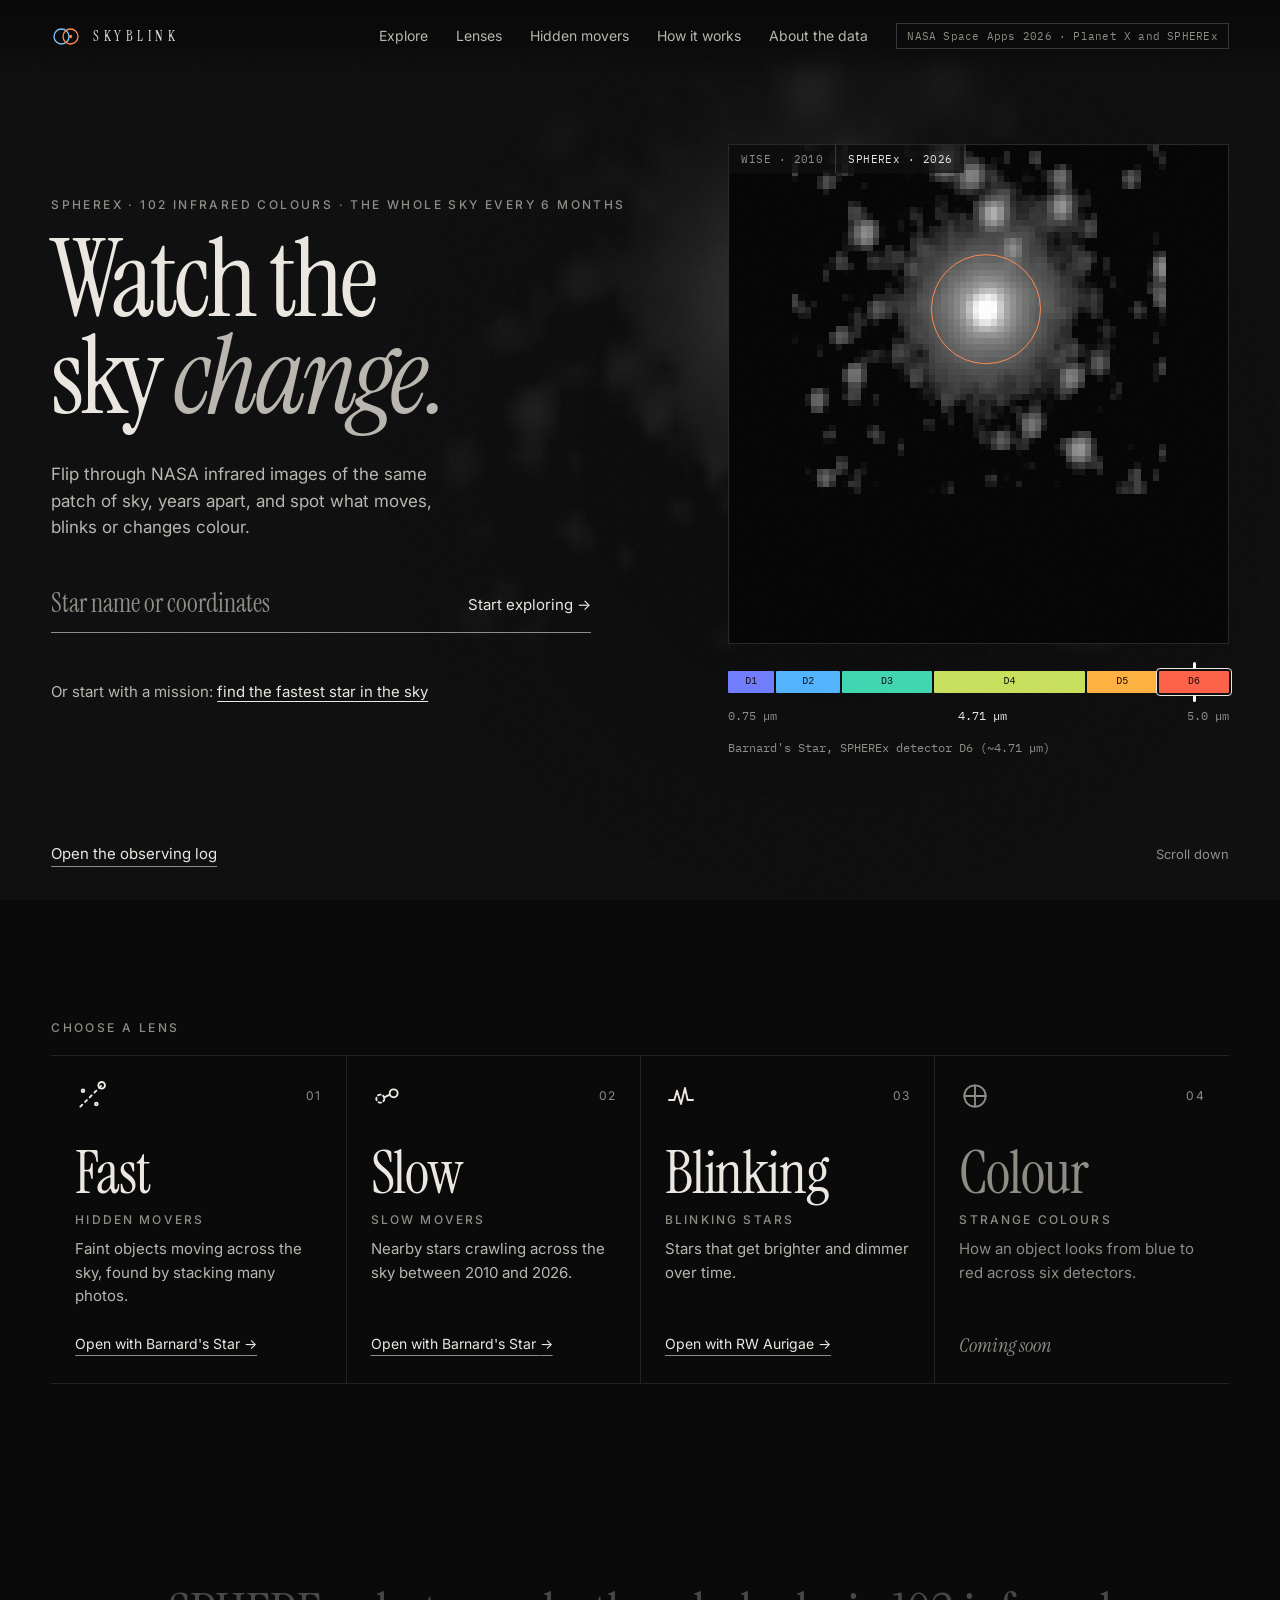
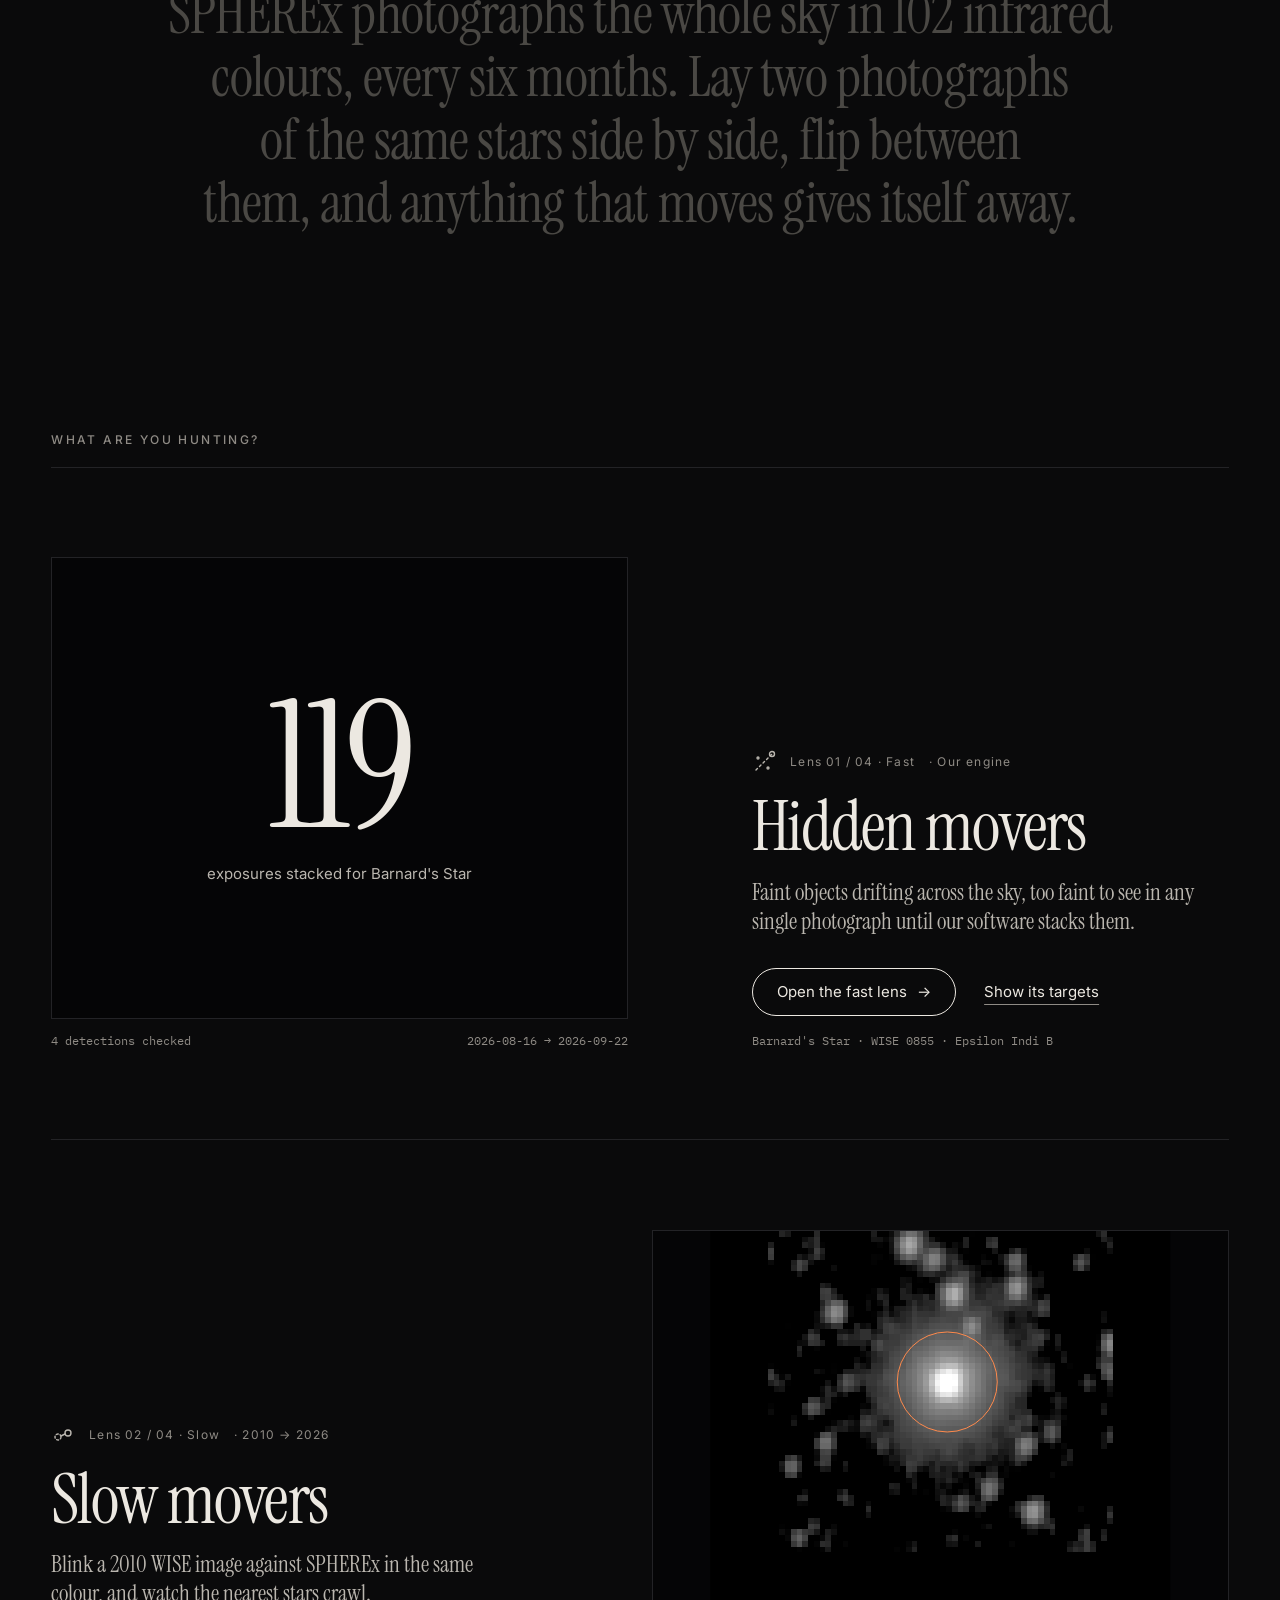
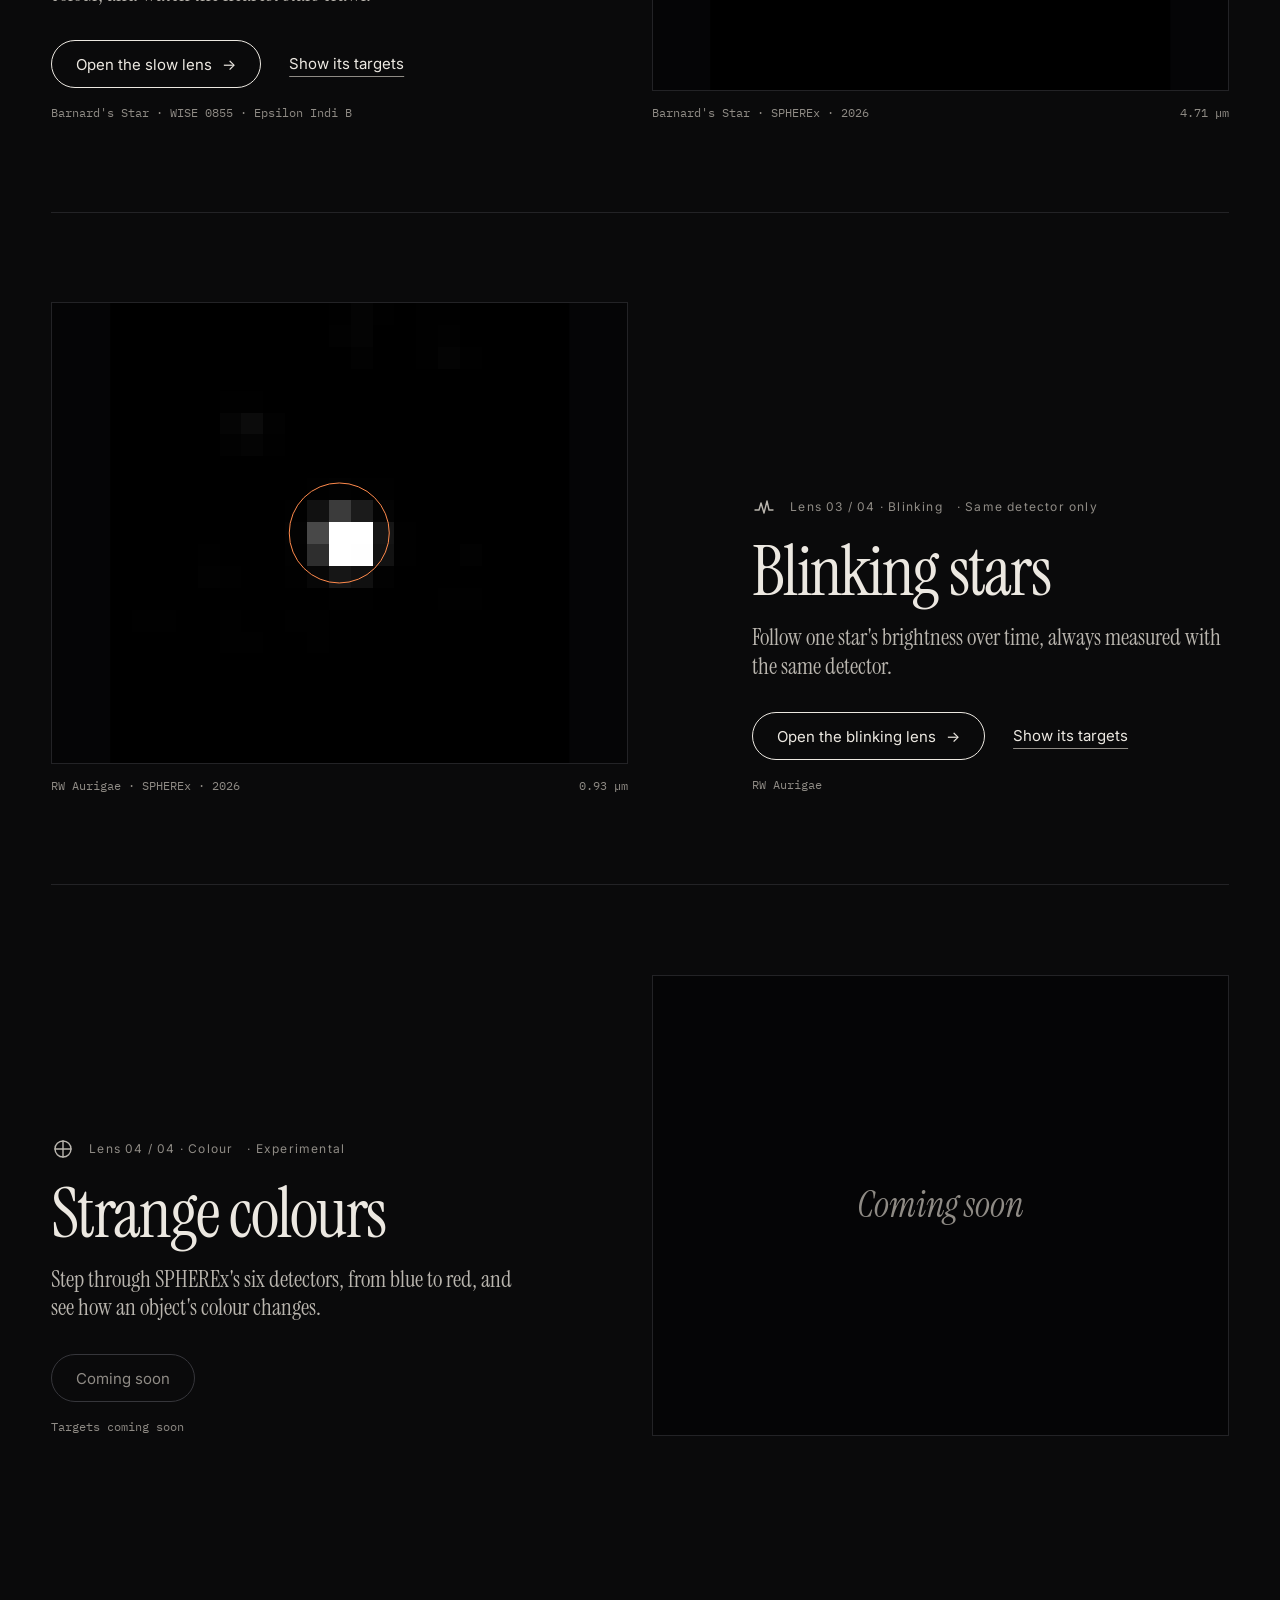
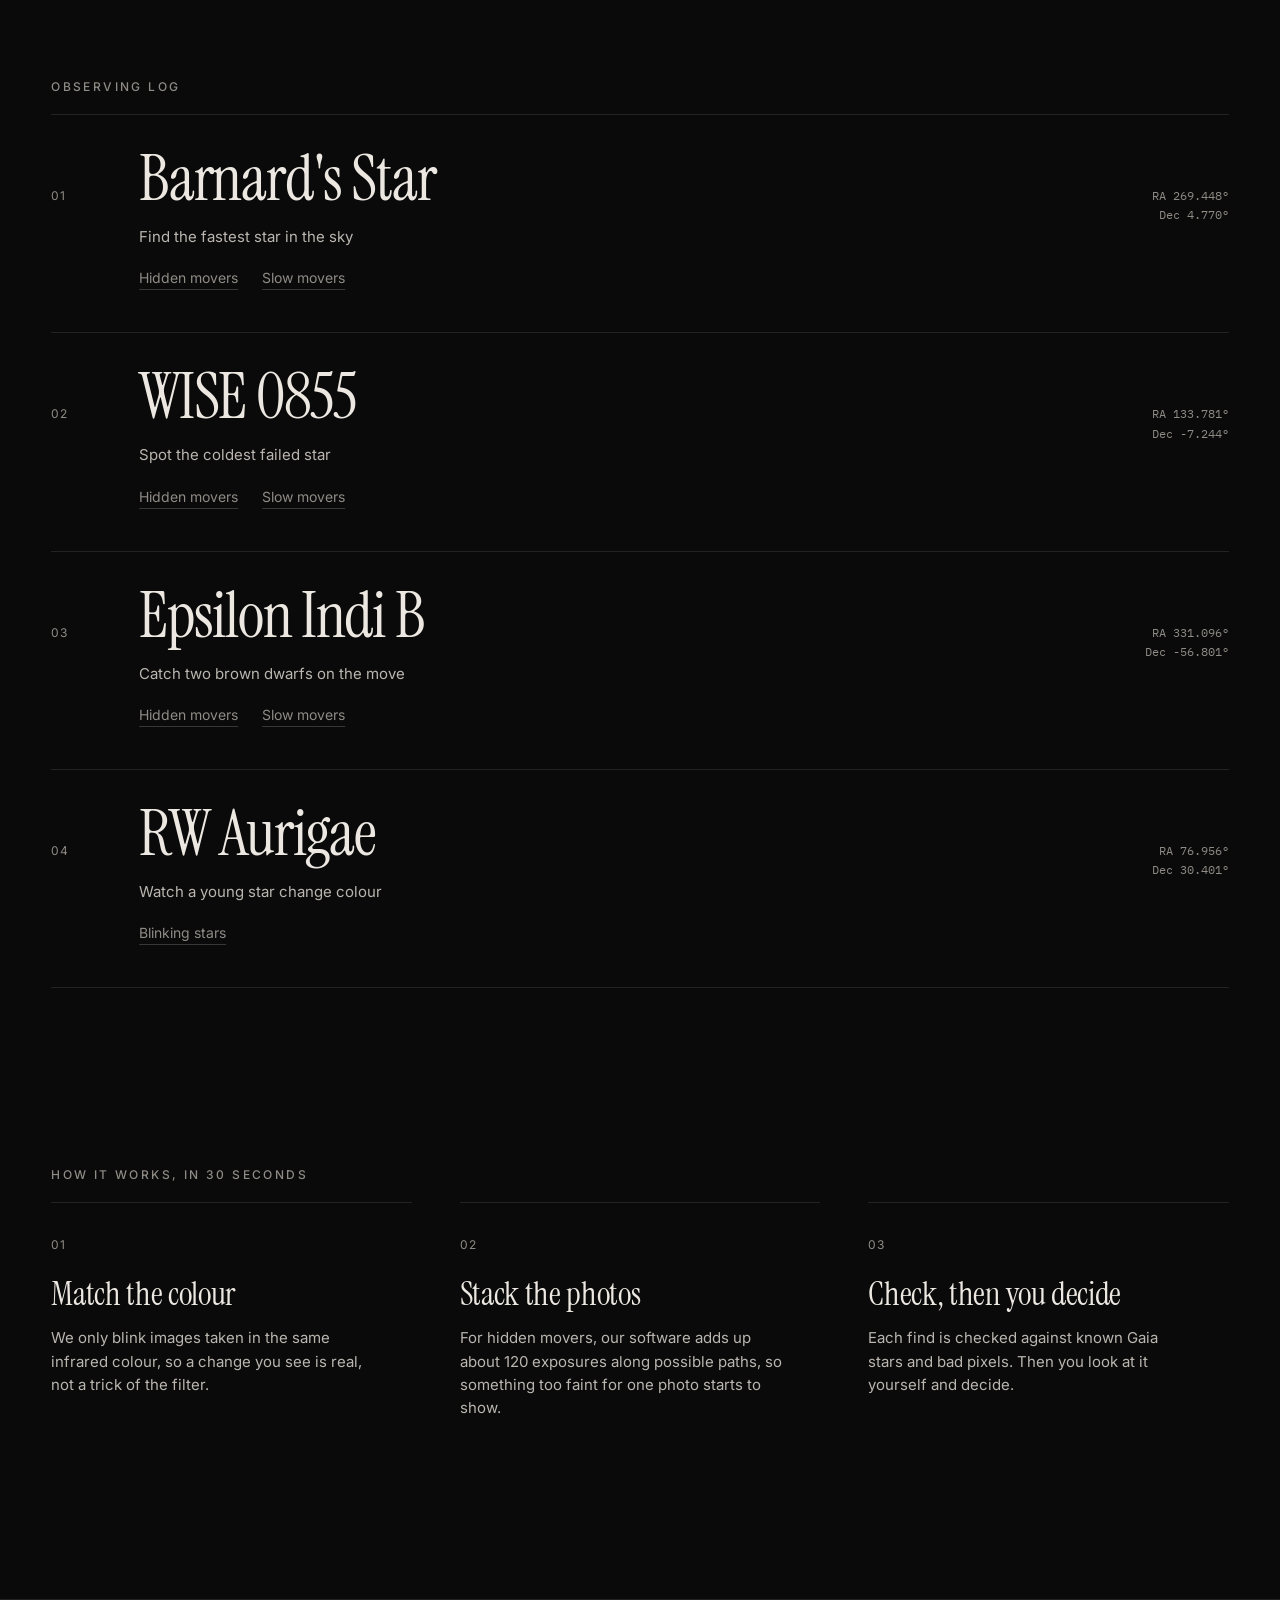
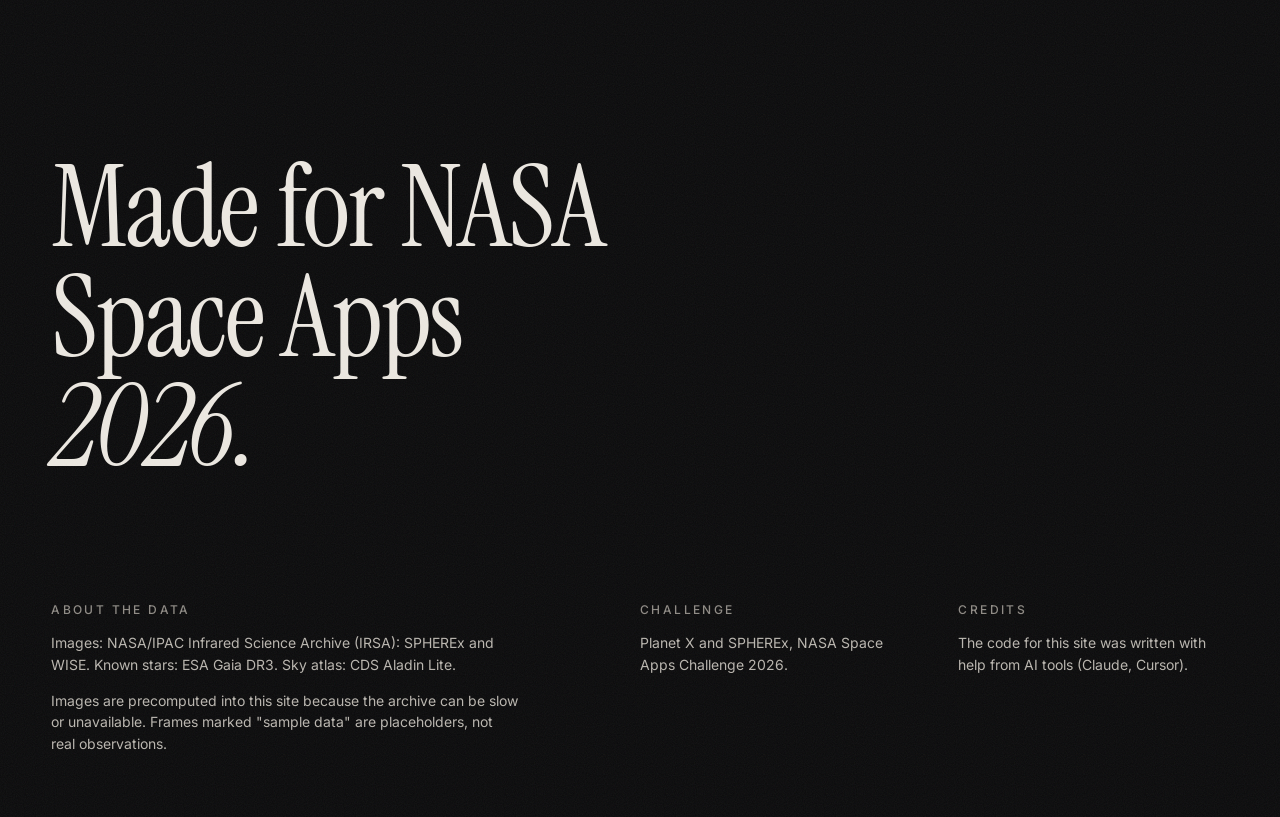
==== commit db2069ee: "Make the four lenses easy to find Home: 'Choose a lens' picker under the hero (Fast, Slow, Blinking," ====
--- a/site/index.html
+++ b/site/index.html
@@ -36,6 +36,7 @@
     </a>
     <nav class="nav-links" aria-label="Main">
       <a href="index.html#log" data-nav>Explore</a>
+      <a href="index.html#lenses" data-nav>Lenses</a>
       <a href="index.html?hunt=fast#log" data-nav>Hidden movers</a>
       <a href="index.html#how" data-nav>How it works</a>
       <a href="index.html#data" data-nav>About the data</a>
@@ -48,9 +49,10 @@
     <nav aria-label="Main menu">
       <ol class="menu-list">
         <li><a href="index.html#log" data-nav><span class="menu-num">01</span>Explore</a></li>
-        <li><a href="index.html?hunt=fast#log" data-nav><span class="menu-num">02</span>Hidden movers</a></li>
-        <li><a href="index.html#how" data-nav><span class="menu-num">03</span>How it works</a></li>
-        <li><a href="index.html#data" data-nav><span class="menu-num">04</span>About the data</a></li>
+        <li><a href="index.html#lenses" data-nav><span class="menu-num">02</span>Lenses</a></li>
+        <li><a href="index.html?hunt=fast#log" data-nav><span class="menu-num">03</span>Hidden movers</a></li>
+        <li><a href="index.html#how" data-nav><span class="menu-num">04</span>How it works</a></li>
+        <li><a href="index.html#data" data-nav><span class="menu-num">05</span>About the data</a></li>
       </ol>
     </nav>
     <p class="menu-foot">NASA Space Apps 2026 · Planet X and SPHEREx</p>
--- a/site/css/style.css
+++ b/site/css/style.css
@@ -297,6 +297,28 @@
 .statement-text .w { color: #4A4844; transition: color .4s; }
 .statement-text .w.is-lit { color: var(--text); }
 
+/* Lens picker */
+.lenses { padding: clamp(72px, 10vw, 120px) var(--gut) 0; }
+.lens-grid { list-style: none; margin: 0; padding: 0; display: grid; grid-template-columns: repeat(4, minmax(0, 1fr)); border-top: 1px solid var(--line); border-bottom: 1px solid var(--line); }
+.lens-grid li { border-left: 1px solid var(--line); }
+.lens-grid li:first-child { border-left: 0; }
+.lens-tile {
+  display: flex; flex-direction: column; gap: 10px; height: 100%; min-height: 300px;
+  padding: 24px 24px 28px; color: var(--text); text-decoration: none; transition: background .3s;
+}
+a.lens-tile:hover { background: var(--panel); color: var(--text); }
+a.lens-tile:hover .lens-word { font-style: italic; }
+.lens-tile.is-off { color: var(--muted); }
+.lens-top { display: flex; justify-content: space-between; align-items: center; margin-bottom: 24px; }
+.lens-top .mode-icon { width: 32px; height: 32px; stroke: currentColor; }
+.lens-num { font: 400 12px/1 var(--font-body); letter-spacing: .1em; color: var(--muted); }
+.lens-word { font: 400 clamp(44px, 4.6vw, 72px)/.95 var(--font-head); letter-spacing: -0.02em; }
+.lens-name { font: 500 12px/1.3 var(--font-body); letter-spacing: .18em; text-transform: uppercase; color: var(--muted); }
+.lens-short { font-size: 15px; color: var(--text-2); max-width: 30ch; }
+.lens-tile.is-off .lens-short { color: var(--muted); }
+.lens-go { margin-top: auto; padding-top: 16px; font-size: 14px; text-decoration: underline; text-underline-offset: 6px; text-decoration-color: var(--muted); }
+.lens-tile.is-off .lens-go { text-decoration: none; font: italic 400 20px/1 var(--font-head); }
+
 /* Reveal on scroll */
 .reveal { opacity: 0; transform: translateY(32px); transition: opacity 1s var(--ease), transform 1.2s var(--ease); }
 .reveal.is-in { opacity: 1; transform: none; }
@@ -313,9 +335,17 @@
 .chapter.is-flip .chapter-copy { grid-column: 1 / span 5; }
 .chapter-num { display: flex; align-items: center; gap: 14px; font: 400 12px/1 var(--font-body); color: var(--muted); letter-spacing: .1em; margin: 0 0 20px; }
 .mode-icon { width: 24px; height: 24px; flex: none; fill: none; stroke: var(--text-2); stroke-width: 1.4; stroke-linecap: round; stroke-linejoin: round; }
-.chapter-lead { font-size: clamp(28px, 2.8vw, 42px); line-height: 1.12; color: var(--text); margin: 0 0 32px; }
-.chapter-links { display: flex; flex-wrap: wrap; align-items: center; gap: 4px 28px; }
-.chapter-tag { font-size: 15px; color: var(--muted); }
+.chapter-name { font-size: clamp(48px, 5.4vw, 84px); line-height: .95; letter-spacing: -0.025em; color: var(--text); margin: 0 0 18px; }
+.chapter-lead { font: 400 clamp(20px, 1.8vw, 26px)/1.25 var(--font-head); color: var(--text-2); margin: 0 0 32px; }
+.lens-open {
+  display: inline-flex; align-items: center; gap: 10px; min-height: 48px; padding: 0 24px;
+  border: 1px solid var(--text); border-radius: 999px; color: var(--text); text-decoration: none;
+  font: 400 15px/1 var(--font-body); transition: background .3s, color .3s;
+}
+.lens-open:hover { background: var(--text); color: var(--bg); }
+.lens-open.is-off { border-color: var(--line-2); color: var(--muted); }
+.chapter-links { display: flex; flex-wrap: wrap; align-items: center; gap: 12px 28px; }
+.chapter-tag { color: var(--muted); }
 .chapter-ex { font: 400 12px/1.5 var(--font-mono); color: var(--muted); margin: 16px 0 0; }
 
 .plate { position: relative; aspect-ratio: 5 / 4; background: #050506; border: 1px solid var(--line); overflow: hidden; }
@@ -410,19 +440,28 @@
 .target-mission .kicker { display: block; margin: 0 0 4px; }
 .target-coords { font: 400 12px/1.5 var(--font-mono); color: var(--muted); margin-top: 16px !important; }
 
-.mode-tabs { display: flex; flex-wrap: wrap; gap: 0 36px; border-top: 1px solid var(--line); border-bottom: 1px solid var(--line); }
+.lens-label { margin: 0 0 10px; }
+.mode-tabs { display: grid; grid-template-columns: repeat(4, minmax(0, 1fr)); border-top: 1px solid var(--line); border-bottom: 1px solid var(--line); }
 .mode-tab {
-  position: relative; display: inline-flex; align-items: baseline; gap: 10px; min-height: 56px; padding: 18px 0 0;
-  font: 400 15px/1.2 var(--font-body); color: var(--muted); text-decoration: none;
-}
-.mode-tab:hover { color: var(--text); }
-.mode-tab[aria-current="page"] { color: var(--text); }
-.mode-tab[aria-current="page"]::after { content: ""; position: absolute; left: 0; right: 0; bottom: -1px; height: 1px; background: var(--text); }
+  position: relative; display: flex; align-items: center; gap: 14px; min-height: 84px; padding: 16px 18px;
+  color: var(--muted); text-decoration: none; border-left: 1px solid var(--line);
+  transition: background .25s, color .25s;
+}
+.mode-tab:first-child { border-left: 0; }
+.mode-tab .mode-icon { stroke: currentColor; width: 28px; height: 28px; }
+.mode-tab:hover { color: var(--text); background: var(--panel); }
+.mode-tab[aria-current="page"] { color: var(--text); background: var(--panel); }
+.mode-tab[aria-current="page"]::after { content: ""; position: absolute; left: 0; right: 0; bottom: -1px; height: 2px; background: var(--accent); }
 .mode-tab[aria-disabled="true"] { color: #5E5B57; cursor: not-allowed; }
-.tab-num { font-size: 11px; letter-spacing: .1em; color: var(--muted); }
-.tab-soon { font: italic 400 15px/1 var(--font-head); color: var(--muted); }
-
-.share { display: flex; flex-wrap: wrap; align-items: center; gap: 0 20px; margin: 8px 0 clamp(32px, 4vw, 48px); }
+.mode-tab[aria-disabled="true"]:hover { background: none; color: #5E5B57; }
+.tab-text { display: flex; flex-direction: column; gap: 4px; min-width: 0; }
+.tab-word { font: 400 clamp(24px, 2.2vw, 32px)/1 var(--font-head); color: inherit; }
+.tab-name { font: 400 12px/1.3 var(--font-body); color: var(--muted); }
+.mode-tab[aria-disabled="true"] .tab-name { color: #5E5B57; }
+.lens-now { margin: 18px 0 4px; font-size: 16px; color: var(--text-2); max-width: 72ch; }
+.lens-now-label { color: var(--text); font-weight: 500; }
+
+.share { display: flex; flex-wrap: wrap; align-items: center; gap: 0 20px; margin: 24px 0 clamp(32px, 4vw, 48px); }
 .share-label { margin: 0; }
 .share-url { flex: 0 1 auto; min-width: 0; font: 400 12px/1.5 var(--font-mono); color: var(--muted); overflow-wrap: anywhere; }
 #copy-link { font-size: 14px; }
@@ -570,13 +609,29 @@
 .layer-diff::after { content: ""; position: absolute; inset: 0 50% 0 0; background: var(--text); }
 
 /* ---------- Phone ---------- */
+@media (max-width: 1000px) {
+  .lens-grid { grid-template-columns: repeat(2, minmax(0, 1fr)); }
+  .lens-grid li:nth-child(3) { border-left: 0; }
+  .lens-grid li:nth-child(n+3) { border-top: 1px solid var(--line); }
+  .lens-tile { min-height: 260px; }
+}
+@media (max-width: 560px) {
+  .lens-grid { grid-template-columns: minmax(0, 1fr); }
+  .lens-grid li { border-left: 0; }
+  .lens-grid li + li { border-top: 1px solid var(--line); }
+  .lens-tile { min-height: 0; }
+  .lens-top { margin-bottom: 8px; }
+  .mode-tab { padding: 14px 12px; gap: 10px; min-height: 72px; }
+  .mode-tab .mode-icon { width: 22px; height: 22px; }
+}
 @media (max-width: 860px) {
   .viewer-grid { grid-template-columns: minmax(0, 1fr); }
   .vh-grid { grid-template-columns: minmax(0, 1fr); }
   .hero-inner { grid-template-columns: minmax(0, 1fr); }
   .hero-preview { justify-self: start; max-width: 440px; }
-  .mode-tabs { gap: 0 24px; }
-  .mode-tab { min-height: 48px; padding-top: 14px; }
+  .mode-tabs { grid-template-columns: repeat(2, minmax(0, 1fr)); }
+  .mode-tab:nth-child(3) { border-left: 0; }
+  .mode-tab:nth-child(n+3) { border-top: 1px solid var(--line); }
   .chapter { grid-template-columns: minmax(0, 1fr); gap: 28px; }
   .chapter .chapter-media, .chapter.is-flip .chapter-media { grid-column: 1; grid-row: 1; }
   .chapter .chapter-copy, .chapter.is-flip .chapter-copy { grid-column: 1; grid-row: 2; }
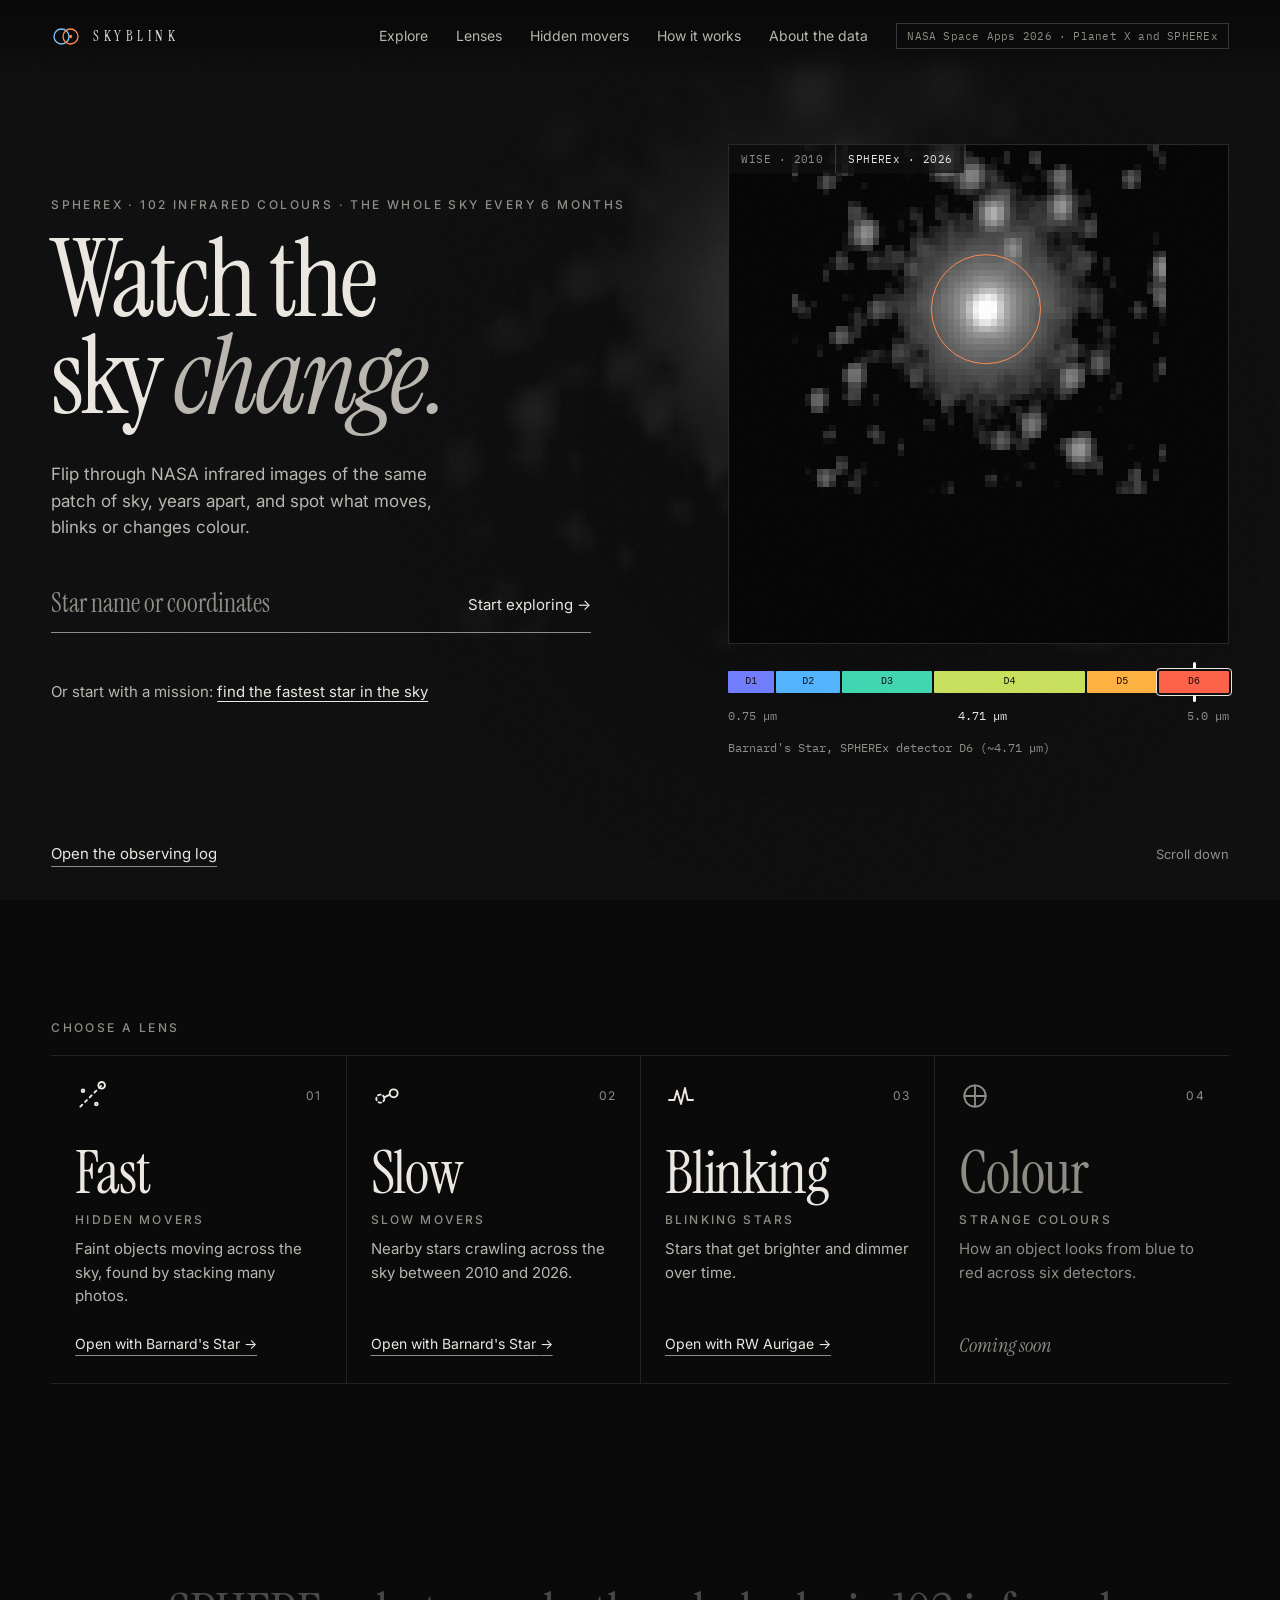
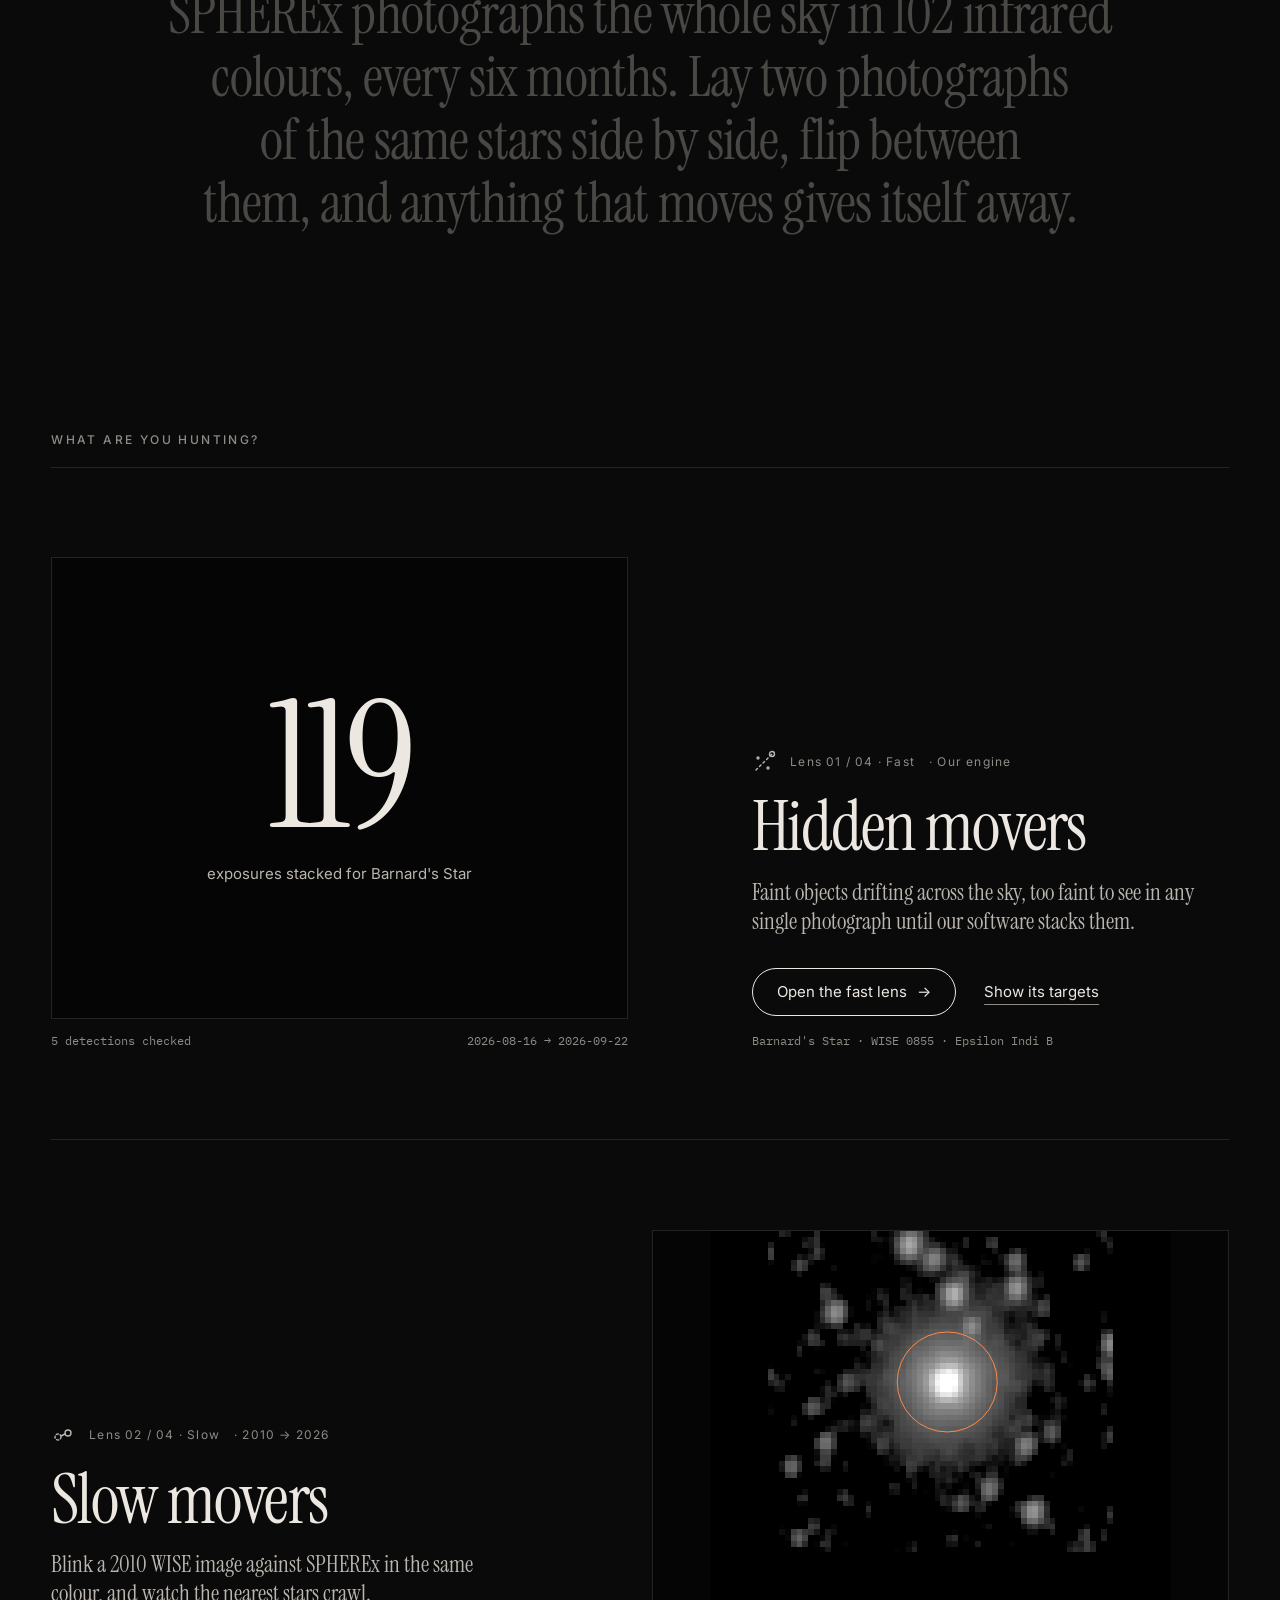
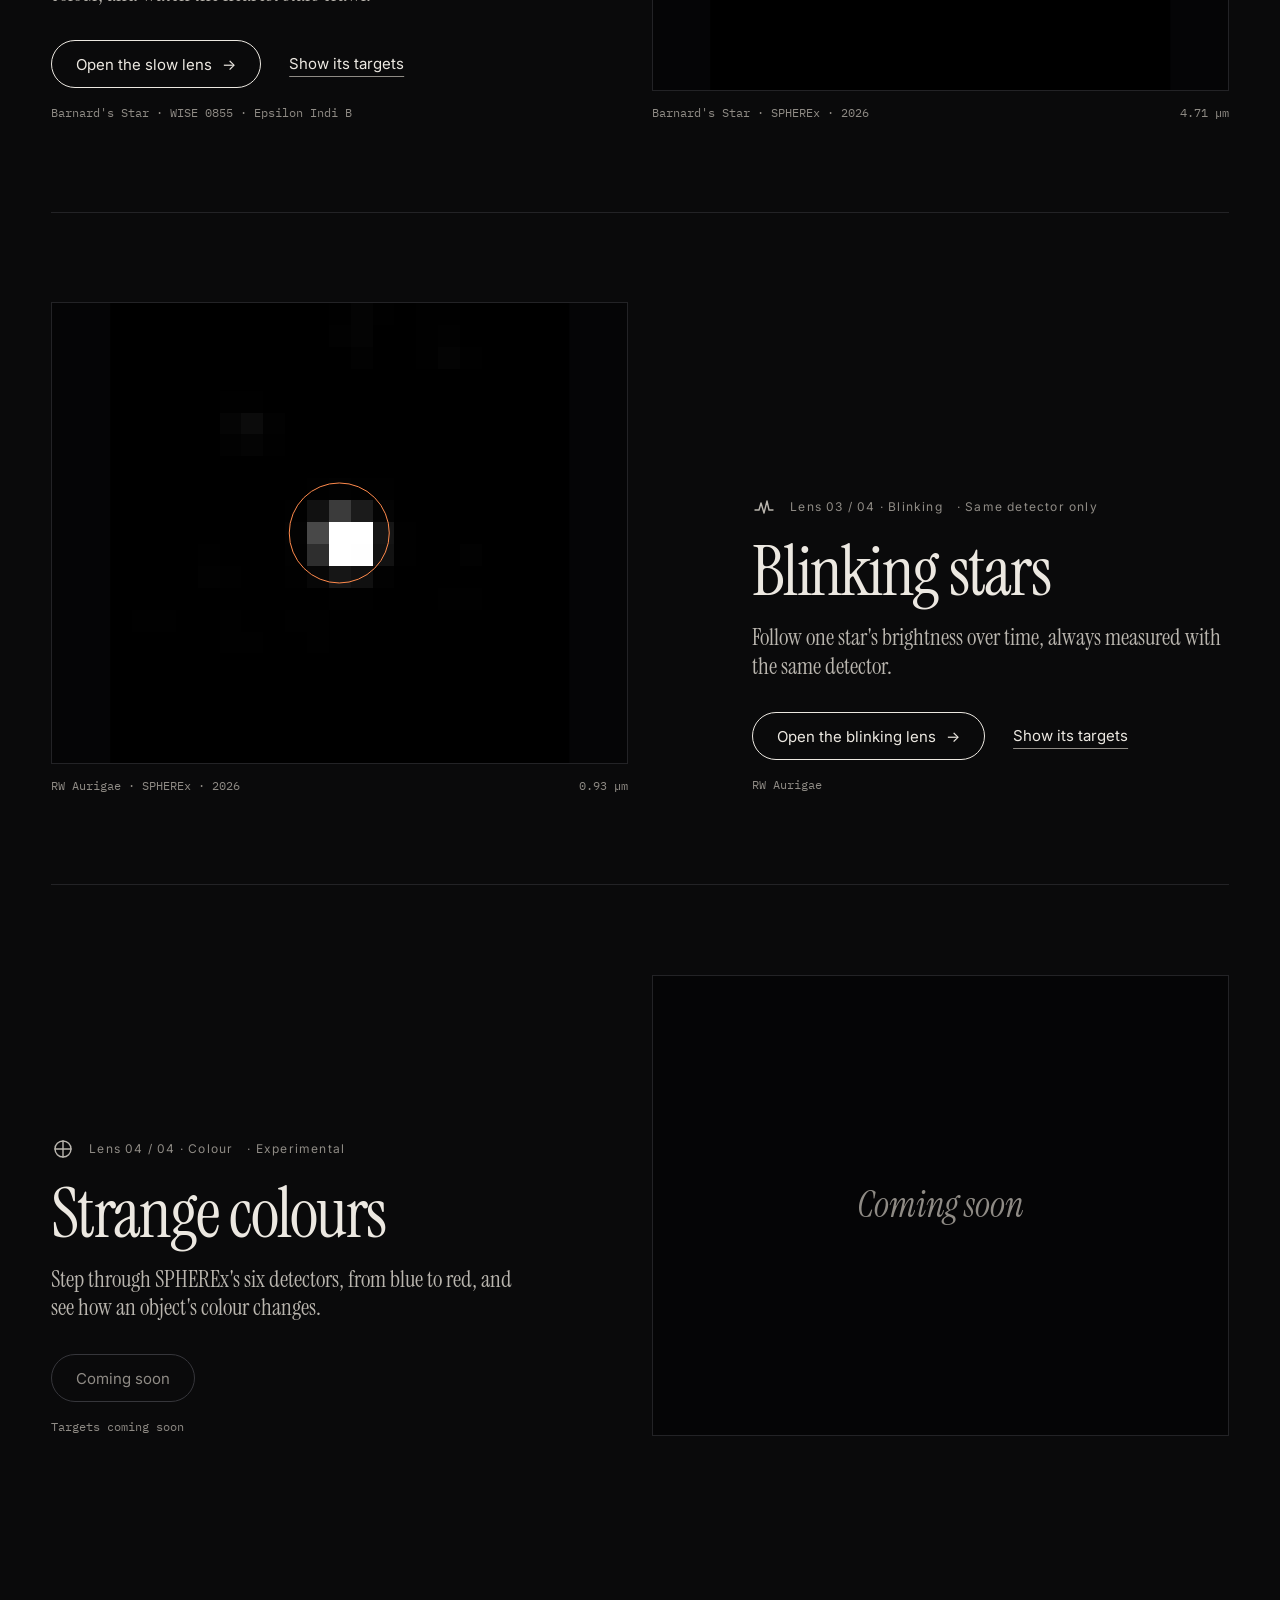
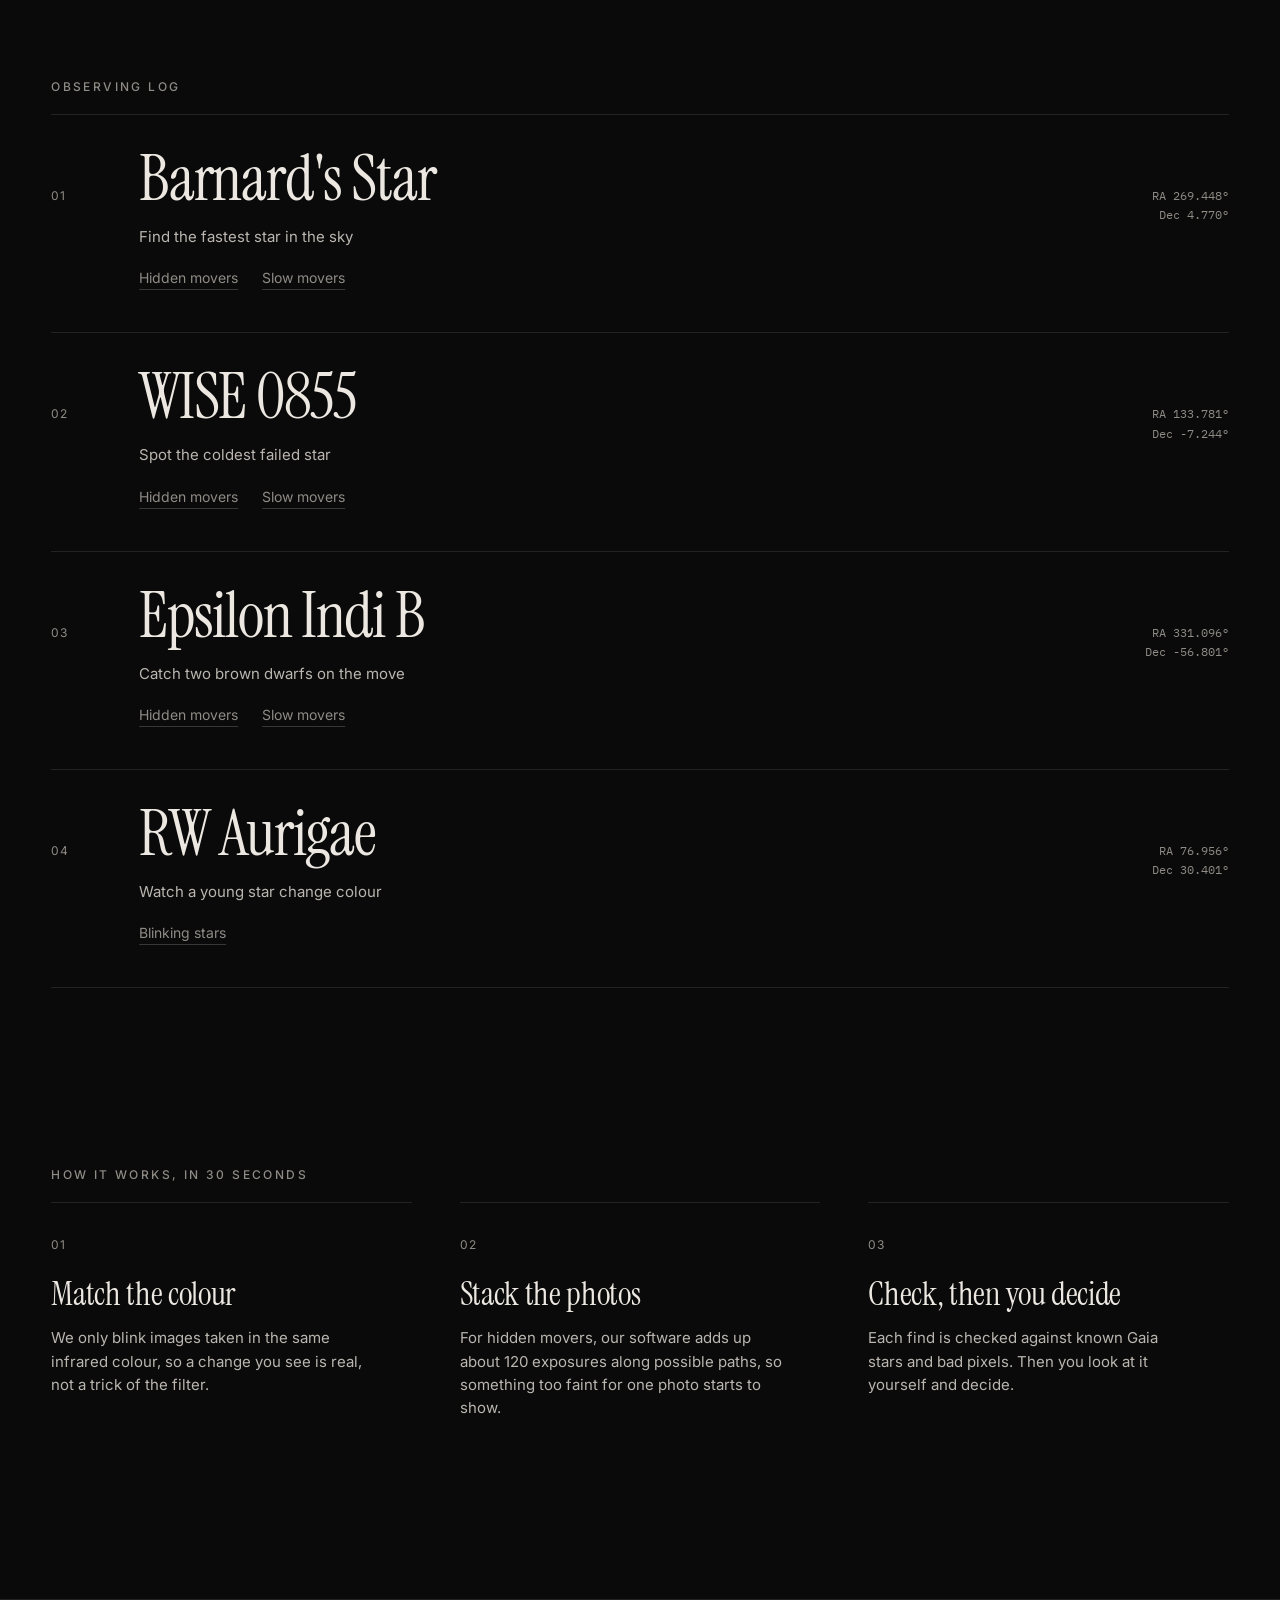
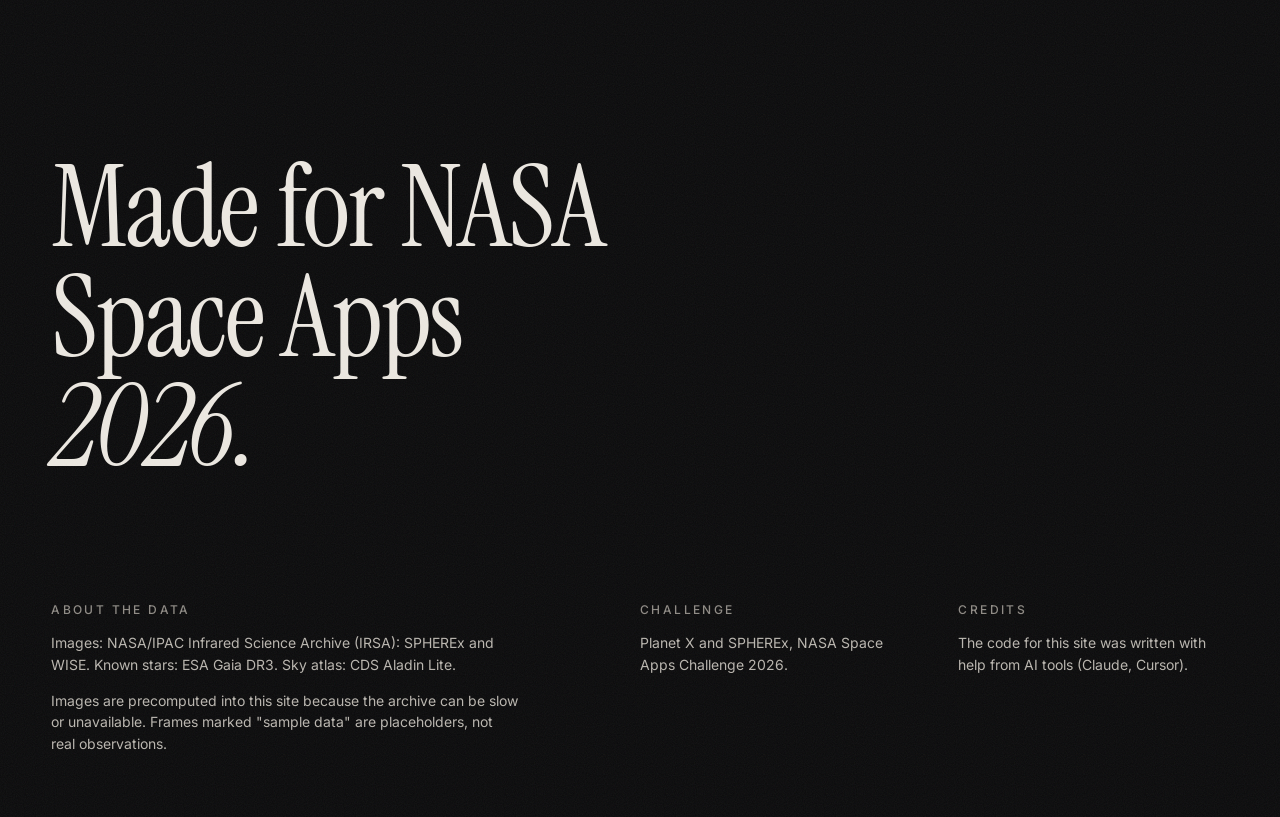
==== commit a950e939: "Merge pull request #1 from cotnee/person-d/discovery-pages Discovery pages + coordinate search (Pers" ====
--- a/site/index.html
+++ b/site/index.html
@@ -11,7 +11,7 @@
   <script>document.documentElement.classList.add("js");</script>
   <link rel="stylesheet" href="css/style.css">
   <!-- Person D: discoveries.css goes here, after style.css -->
-  <!-- <link rel="stylesheet" href="css/discoveries.css"> -->
+  <link rel="stylesheet" href="css/discovery.css">
 </head>
 <body>
   <a class="skip-link" href="#main">Skip to content</a>
@@ -99,6 +99,6 @@
   <script src="js/app.js"></script>
   <!-- Person D: Aladin Lite and discoveries.js go here, after app.js -->
   <!-- <script src="https://aladin.cds.unistra.fr/AladinLite/api/v3/latest/aladin.js" charset="utf-8"></script> -->
-  <!-- <script src="js/discoveries.js"></script> -->
+  <script type="module" src="js/discovery/widgets.js"></script>
 </body>
 </html>
--- a/site/css/discovery.css
+++ b/site/css/discovery.css
@@ -0,0 +1,293 @@
+/* SkyBlink discovery pages (Person D). Every selector is prefixed .sbd / .sbd- so it can't clash with the core site. */
+
+/* Colours fall back to C's tokens (style.css :root) when this is loaded on the core site. */
+.sbd-page, .sbd {
+  --sbd-bg: var(--bg, #070a14);
+  --sbd-panel: var(--panel, #0f1424);
+  --sbd-panel-2: #151b2f;
+  --sbd-line: var(--line-2, #252d47);
+  --sbd-text: var(--text, #e7ebf7);
+  --sbd-muted: var(--muted, #97a1bd);
+  --sbd-accent: var(--known, #7c9cff);
+  --sbd-pink: #ff4f86;
+  --sbd-ok: var(--ok, #3ddc97);
+  --sbd-bad: #ff6b6b;
+  --sbd-warn: #ffc857;
+  --sbd-demo: #ffb020;
+  --sbd-primary-bg: var(--accent, linear-gradient(135deg, #4f6bff, #8a5cff));
+  --sbd-primary-fg: var(--on-accent, #ffffff);
+  --sbd-radius: 14px;
+}
+
+.sbd-page {
+  margin: 0;
+  background: radial-gradient(1200px 600px at 80% -10%, #1a2350 0%, transparent 60%), var(--sbd-bg);
+  color: var(--sbd-text);
+  font: 16px/1.55 system-ui, -apple-system, "Segoe UI", Roboto, sans-serif;
+  min-height: 100vh;
+}
+.sbd-page a { color: var(--sbd-accent); }
+.sbd-page *, .sbd *, .sbd *::before, .sbd *::after { box-sizing: border-box; }
+
+.sbd-topbar {
+  display: flex; align-items: center; gap: 1.25rem; flex-wrap: wrap;
+  padding: .8rem clamp(1rem, 4vw, 2.5rem);
+  border-bottom: 1px solid var(--sbd-line);
+  background: rgba(7, 10, 20, .8); backdrop-filter: blur(8px);
+  position: sticky; top: 0; z-index: 20;
+}
+.sbd-brand { font-weight: 800; letter-spacing: .02em; color: var(--sbd-text) !important; text-decoration: none; font-size: 1.15rem; }
+.sbd-brand span { color: var(--sbd-pink); }
+.sbd-topbar nav { display: flex; gap: 1rem; flex-wrap: wrap; }
+.sbd-topbar nav a { color: var(--sbd-muted); text-decoration: none; font-size: .95rem; }
+.sbd-topbar nav a:hover, .sbd-topbar nav a[aria-current="page"] { color: var(--sbd-text); }
+
+.sbd-main { max-width: 1120px; margin: 0 auto; padding: 1.5rem clamp(1rem, 4vw, 2.5rem) 4rem; }
+.sbd-footer { text-align: center; color: var(--sbd-muted); font-size: .85rem; padding: 2rem 1rem; border-top: 1px solid var(--sbd-line); }
+
+.sbd h1 { font-size: clamp(1.8rem, 4vw, 2.6rem); line-height: 1.15; margin: .2rem 0 .6rem; }
+.sbd h2 { font-size: 1.35rem; margin: 0 0 .6rem; }
+.sbd h3 { font-size: 1.05rem; margin: 0 0 .3rem; }
+.sbd-muted { color: var(--sbd-muted); }
+.sbd-ok { color: var(--sbd-ok); }
+.sbd-bad { color: var(--sbd-bad); }
+
+.sbd-crumbs { font-size: .9rem; color: var(--sbd-muted); margin-bottom: .75rem; }
+.sbd-crumbs a { text-decoration: none; }
+.sbd-eyebrow { text-transform: uppercase; letter-spacing: .12em; font-size: .75rem; color: var(--sbd-accent); margin: 0; font-weight: 700; }
+.sbd-lede { font-size: 1.08rem; max-width: 70ch; color: #cdd4ea; }
+.sbd-hero { padding: 1rem 0 1.25rem; }
+.sbd-hero-grid { display: grid; grid-template-columns: minmax(240px, 420px) auto; gap: 1.5rem; align-items: center; margin-top: 1rem; }
+
+.sbd-section {
+  background: var(--sbd-panel); border: 1px solid var(--sbd-line); border-radius: var(--sbd-radius);
+  padding: 1.25rem clamp(1rem, 3vw, 1.6rem); margin: 1.1rem 0;
+}
+
+.sbd-field-stats, .sbd-slow-stats { display: flex; flex-wrap: wrap; gap: .75rem; margin-top: 1rem; }
+.sbd-stat { display: flex; flex-direction: column; background: var(--sbd-panel-2); border: 1px solid var(--sbd-line); border-radius: 10px; padding: .55rem .9rem; min-width: 96px; }
+.sbd-stat-val { font-weight: 800; font-size: 1.2rem; }
+.sbd-stat-label { font-size: .78rem; color: var(--sbd-muted); text-transform: uppercase; letter-spacing: .06em; }
+
+/* Badges & chips */
+.sbd-badges { display: flex; flex-wrap: wrap; gap: .4rem; align-items: center; margin-bottom: .5rem; }
+.sbd-badge { display: inline-block; font-size: .75rem; font-weight: 700; padding: .2rem .6rem; border-radius: 999px; letter-spacing: .03em; text-transform: uppercase; }
+.sbd-badge-candidate { background: rgba(61, 220, 151, .15); color: var(--sbd-ok); border: 1px solid rgba(61, 220, 151, .4); }
+.sbd-badge-rejected { background: rgba(255, 107, 107, .12); color: var(--sbd-bad); border: 1px solid rgba(255, 107, 107, .4); }
+.sbd-badge-unknown { background: var(--sbd-panel-2); color: var(--sbd-muted); }
+.sbd-badge-demo { background: repeating-linear-gradient(45deg, #3a2a00, #3a2a00 6px, #4a3500 6px, #4a3500 12px); color: var(--sbd-demo); border: 1px solid var(--sbd-demo); }
+.sbd-badge-big { font-size: .9rem; padding: .35rem .85rem; }
+.sbd-chip { display: inline-block; font-size: .82rem; padding: .25rem .65rem; border-radius: 8px; background: var(--sbd-panel-2); border: 1px solid var(--sbd-line); }
+.sbd-color-normal { border-color: #5d6b8f; }
+.sbd-color-red { border-color: #ff7a59; color: #ffb39f; background: rgba(255, 122, 89, .1); }
+.sbd-color-blue { border-color: #59a8ff; color: #a9d0ff; background: rgba(89, 168, 255, .1); }
+.sbd-color-unknown { color: var(--sbd-muted); }
+.sbd-review-chip { font-weight: 600; }
+.sbd-review-real { border-color: var(--sbd-ok); color: var(--sbd-ok); }
+.sbd-review-artifact { border-color: var(--sbd-bad); color: var(--sbd-bad); }
+.sbd-review-found { border-color: var(--sbd-warn); color: var(--sbd-warn); }
+
+.sbd-demo-banner { display: flex; gap: 1rem; align-items: center; flex-wrap: wrap; border: 1px dashed var(--sbd-demo); background: rgba(255, 176, 32, .07); border-radius: var(--sbd-radius); padding: .8rem 1rem; }
+.sbd-demo-banner p { margin: 0; flex: 1 1 320px; }
+.sbd-note-demo { color: var(--sbd-muted); }
+
+/* Buttons */
+.sbd-btn {
+  display: inline-flex; align-items: center; gap: .35rem; cursor: pointer;
+  font: inherit; font-size: .92rem; font-weight: 600; text-decoration: none;
+  color: var(--sbd-text) !important; background: var(--sbd-panel-2);
+  border: 1px solid var(--sbd-line); border-radius: 10px; padding: .5rem .9rem;
+  transition: border-color .15s, background .15s, transform .05s;
+}
+.sbd-btn:hover:not(:disabled) { border-color: var(--sbd-accent); }
+.sbd-btn:active:not(:disabled) { transform: translateY(1px); }
+.sbd-btn:disabled { opacity: .45; cursor: not-allowed; }
+.sbd-btn:focus-visible { outline: 2px solid var(--sbd-accent); outline-offset: 2px; }
+.sbd-btn-primary { background: var(--sbd-primary-bg); border-color: transparent; color: var(--sbd-primary-fg) !important; }
+.sbd-btn-ghost { background: transparent; }
+.sbd-btn-danger:hover:not(:disabled) { border-color: var(--sbd-bad); color: var(--sbd-bad) !important; }
+.sbd-btn-small { padding: .3rem .65rem; font-size: .82rem; }
+.sbd-btn[aria-pressed="true"] { border-color: var(--sbd-accent); background: rgba(124, 156, 255, .18); }
+
+/* Data images: keep pixels sharp at any size */
+.sbd-data-img, .sbd img.sbd-data-img { image-rendering: pixelated; image-rendering: crisp-edges; display: block; max-width: 100%; height: auto; background: #000; }
+.sbd-img-missing { display: flex; align-items: center; justify-content: center; text-align: center; min-height: 160px; padding: 1rem; background: repeating-linear-gradient(135deg, #0c1020, #0c1020 10px, #111731 10px, #111731 20px); color: var(--sbd-muted); font-size: .85rem; border-radius: 8px; }
+
+/* Cards */
+.sbd-cards { display: grid; grid-template-columns: repeat(auto-fill, minmax(280px, 1fr)); gap: 1rem; }
+.sbd-card { background: var(--sbd-panel-2); border: 1px solid var(--sbd-line); border-radius: var(--sbd-radius); overflow: hidden; display: flex; flex-direction: column; }
+.sbd-card-demo { border-color: rgba(255, 176, 32, .5); }
+.sbd-card-media { display: block; background: #000; }
+.sbd-card-img { width: 100%; aspect-ratio: 1; object-fit: contain; }
+.sbd-card-body { padding: .9rem 1rem 1rem; display: flex; flex-direction: column; gap: .55rem; flex: 1; }
+.sbd-card-title { margin: 0; font-family: ui-monospace, SFMono-Regular, Menlo, monospace; font-size: 1rem; }
+.sbd-card-title a { color: var(--sbd-text); text-decoration: none; }
+.sbd-card-cta { margin-top: auto; justify-content: center; }
+.sbd-facts { display: grid; grid-template-columns: auto 1fr; gap: .1rem .8rem; margin: 0; font-size: .9rem; }
+.sbd-facts dt { color: var(--sbd-muted); }
+.sbd-facts dd { margin: 0; }
+
+/* Significance meter */
+.sbd-sig-text { font-size: .92rem; margin-bottom: .3rem; }
+.sbd-sig-track { position: relative; height: 10px; background: #0a0e1c; border: 1px solid var(--sbd-line); border-radius: 99px; }
+.sbd-sig-fill { position: absolute; inset: 0 auto 0 0; border-radius: 99px; background: linear-gradient(90deg, #4f6bff, var(--sbd-ok)); }
+.sbd-sig-low { background: linear-gradient(90deg, #4f6bff, var(--sbd-bad)); }
+.sbd-sig-thr { position: absolute; top: -4px; bottom: -4px; width: 2px; background: var(--sbd-warn); }
+
+/* Rejected list */
+.sbd-rejected { list-style: none; padding: 0; margin: 0; display: grid; gap: .8rem; }
+.sbd-rejected-item { display: grid; grid-template-columns: 96px 1fr; gap: 1rem; padding: .8rem; background: var(--sbd-panel-2); border: 1px solid var(--sbd-line); border-radius: 12px; }
+.sbd-rejected-thumb img, .sbd-rejected-thumb .sbd-img-missing { width: 96px; height: 96px; object-fit: cover; min-height: 0; font-size: .7rem; border-radius: 8px; }
+.sbd-rejected-item h4 { margin: 0 0 .3rem; font-family: ui-monospace, SFMono-Regular, Menlo, monospace; font-weight: 600; }
+.sbd-rejected-item h4 a { color: var(--sbd-text); }
+.sbd-reasons { margin: 0; padding-left: 1.1rem; color: #ffc9c9; font-size: .92rem; }
+
+.sbd-target-list { line-height: 2; }
+.sbd-target-tabs { display: flex; flex-wrap: wrap; gap: .4rem; margin-bottom: .5rem; }
+
+/* Messages */
+.sbd-msg { padding: .75rem 1rem; border-radius: 10px; border: 1px solid var(--sbd-line); background: var(--sbd-panel-2); margin: .5rem 0; }
+.sbd-msg-warn { border-color: rgba(255, 200, 87, .5); color: #ffe1a1; }
+.sbd-msg-error { border-color: rgba(255, 107, 107, .5); color: #ffc0c0; }
+
+/* Candidate page media */
+.sbd-media-grid { display: grid; grid-template-columns: 2fr 1fr; gap: 1rem; align-items: start; }
+.sbd-figure { margin: 0; }
+.sbd-figure img { width: 100%; border-radius: 8px; }
+.sbd-figure figcaption { font-size: .85rem; color: var(--sbd-muted); margin-top: .4rem; }
+
+/* Spectrum */
+.sbd-spectrum-svg { width: 100%; max-width: 720px; height: auto; display: block; }
+.sbd-sp-grid { stroke: #1d2440; stroke-width: 1; }
+.sbd-sp-axis { stroke: #56607f; stroke-width: 1; }
+.sbd-sp-zero { stroke: #7a85a8; stroke-dasharray: 4 4; }
+.sbd-sp-tick { fill: var(--sbd-muted); font-size: 12px; }
+.sbd-sp-label { fill: #c4cbe0; font-size: 13px; }
+.sbd-sp-line { fill: none; stroke: #c9d3ff; stroke-width: 2; stroke-opacity: .7; }
+.sbd-sp-pt circle { stroke: #0b0f1e; stroke-width: 2; }
+.sbd-sp-det { fill: var(--sbd-text); font-size: 11px; font-weight: 700; }
+.sbd-sp-band { fill: rgba(255, 122, 89, .08); }
+.sbd-sp-band-label { fill: #ff9f86; font-size: 11px; }
+.sbd-details summary { cursor: pointer; color: var(--sbd-muted); margin-top: .5rem; }
+
+.sbd-table { border-collapse: collapse; font-size: .9rem; margin: .5rem 0; width: 100%; }
+.sbd-table th, .sbd-table td { border-bottom: 1px solid var(--sbd-line); padding: .4rem .6rem; text-align: left; vertical-align: top; }
+.sbd-table thead th { color: var(--sbd-muted); font-weight: 600; font-size: .8rem; text-transform: uppercase; letter-spacing: .05em; }
+.sbd-spectrum-table { display: block; overflow-x: auto; }
+@media (max-width: 520px) { .sbd-spectrum-table th, .sbd-spectrum-table td { padding: .35rem .4rem; } }
+.sbd-coords td { font-family: ui-monospace, SFMono-Regular, Menlo, monospace; }
+
+/* Checks */
+.sbd-checks { list-style: none; padding: 0; margin: 0; display: grid; gap: .6rem; }
+.sbd-check { display: grid; grid-template-columns: 34px 1fr; gap: .8rem; padding: .75rem .9rem; border-radius: 12px; background: var(--sbd-panel-2); border: 1px solid var(--sbd-line); }
+.sbd-check-icon { width: 30px; height: 30px; border-radius: 50%; display: grid; place-items: center; font-weight: 800; }
+.sbd-check-pass .sbd-check-icon { background: rgba(61, 220, 151, .18); color: var(--sbd-ok); }
+.sbd-check-fail .sbd-check-icon { background: rgba(255, 107, 107, .18); color: var(--sbd-bad); }
+.sbd-check-warn .sbd-check-icon { background: rgba(255, 200, 87, .18); color: var(--sbd-warn); }
+.sbd-check-info .sbd-check-icon { background: rgba(124, 156, 255, .18); color: var(--sbd-accent); }
+.sbd-check-text { margin: 0; color: #cdd4ea; white-space: pre-line; }
+
+/* Review */
+.sbd-review-section { border-color: rgba(124, 156, 255, .45); }
+.sbd-review-buttons { display: flex; flex-wrap: wrap; gap: .5rem; margin-bottom: .6rem; }
+.sbd-review-btn { padding: .65rem 1.1rem; font-size: 1rem; }
+.sbd-review-btn-real[aria-pressed="true"] { border-color: var(--sbd-ok); background: rgba(61, 220, 151, .16); }
+.sbd-review-btn-artifact[aria-pressed="true"] { border-color: var(--sbd-bad); background: rgba(255, 107, 107, .16); }
+.sbd-review-btn-found[aria-pressed="true"] { border-color: var(--sbd-warn); background: rgba(255, 200, 87, .16); }
+.sbd-note { width: 100%; max-width: 640px; display: block; font: inherit; color: var(--sbd-text); background: #0a0e1c; border: 1px solid var(--sbd-line); border-radius: 10px; padding: .55rem .7rem; resize: vertical; }
+.sbd-review-actions { display: flex; gap: .5rem; margin-top: .5rem; }
+.sbd-review-status { color: var(--sbd-muted); font-size: .88rem; margin: .5rem 0 0; }
+.sbd-review-toolbar { display: flex; flex-wrap: wrap; gap: .5rem; align-items: center; }
+.sbd-review-count { margin-right: auto; color: var(--sbd-muted); }
+
+.sbd-pager { display: flex; justify-content: space-between; gap: .5rem; margin: 1.2rem 0; }
+.sbd-pager > * { min-width: 0; overflow-wrap: anywhere; }
+
+/* Aladin widget */
+.sbd-aladin-controls { display: flex; flex-wrap: wrap; gap: .5rem 1.1rem; align-items: center; font-size: .9rem; margin-bottom: .6rem; }
+.sbd-aladin-controls label { display: inline-flex; align-items: center; gap: .35rem; }
+.sbd-aladin-controls select { font: inherit; font-size: .88rem; color: var(--sbd-text); background: #0a0e1c; border: 1px solid var(--sbd-line); border-radius: 8px; padding: .25rem .4rem; }
+.sbd-aladin-wise input[type="range"] { width: 90px; }
+.sbd-aladin-view { width: 100%; height: 440px; border-radius: 12px; overflow: hidden; border: 1px solid var(--sbd-line); background: #000; }
+.sbd-aladin-status, .sbd-aladin-coords { font-size: .82rem; color: var(--sbd-muted); margin-top: .35rem; }
+.sbd-aladin-coords { font-family: ui-monospace, SFMono-Regular, Menlo, monospace; }
+.sbd-aladin-offline { padding: 1.2rem; border: 1px dashed var(--sbd-line); border-radius: 12px; background: var(--sbd-panel-2); }
+.sbd-aladin-offline p { margin: .4rem 0; }
+
+/* Slow movers box */
+.sbd-slow-box { background: linear-gradient(160deg, #141b36, #0f1424); border: 1px solid #2f3a64; border-radius: var(--sbd-radius); padding: 1.1rem 1.25rem; max-width: 640px; }
+.sbd-slow-title { margin: 0 0 .3rem; font-size: .8rem; text-transform: uppercase; letter-spacing: .12em; color: var(--sbd-accent); }
+.sbd-slow-headline { font-size: 1.35rem; margin: 0 0 .2rem; }
+.sbd-slow-epochs { margin: 0 0 .5rem; font-size: .85rem; }
+.sbd-slow-bars { display: grid; gap: .35rem; margin: .7rem 0; }
+.sbd-slow-bar-row { display: grid; grid-template-columns: 80px 1fr 60px; gap: .6rem; align-items: center; font-size: .88rem; }
+.sbd-slow-bar-track { height: 12px; background: #0a0e1c; border-radius: 99px; overflow: hidden; border: 1px solid var(--sbd-line); }
+.sbd-slow-bar { display: block; height: 100%; border-radius: 99px; }
+.sbd-slow-measured { background: linear-gradient(90deg, #4f6bff, var(--sbd-pink)); }
+.sbd-slow-expected { background: #56607f; }
+.sbd-slow-bar-val { text-align: right; font-variant-numeric: tabular-nums; }
+.sbd-slow-verdict { font-weight: 600; color: var(--sbd-ok); margin: .8rem 0 .4rem; }
+.sbd-slow-notes { margin: .9rem 0 0; padding-top: .8rem; border-top: 1px solid var(--sbd-line); color: #cdd4ea; font-size: .95rem; }
+
+/* Blink viewer + markers in image pixel coordinates */
+.sbd-blink { margin-top: .9rem; }
+.sbd-blink-stage { max-width: 400px; }
+.sbd-blink-caption { font-size: .85rem; color: var(--sbd-muted); margin: .35rem 0; min-height: 1.3em; }
+.sbd-blink-controls { display: flex; gap: .4rem; flex-wrap: wrap; }
+.sbd-marked { position: relative; display: inline-block; width: 100%; line-height: 0; }
+.sbd-marked[hidden] { display: none; }
+.sbd-marked .sbd-data-img { width: 100%; border-radius: 8px; }
+.sbd-marked-layer { position: absolute; inset: 0; pointer-events: none; }
+.sbd-marker { position: absolute; width: 26px; height: 26px; margin: -13px 0 0 -13px; border: 2px solid var(--sbd-pink); border-radius: 50%; box-shadow: 0 0 0 1px rgba(0, 0, 0, .6); }
+.sbd-marker-gaia { width: 14px; height: 14px; margin: -7px 0 0 -7px; border-color: #3fd0ff; border-width: 1.5px; }
+.sbd-marker-label { position: absolute; left: 30px; top: 50%; transform: translateY(-50%); white-space: nowrap; line-height: 1.2; font-size: .75rem; font-weight: 700; color: #fff; background: rgba(0, 0, 0, .65); padding: .1rem .35rem; border-radius: 4px; }
+
+/* Search box */
+.sbd-search { max-width: 760px; }
+.sbd-search-form { display: grid; gap: .5rem; }
+.sbd-search-label { font-weight: 600; color: var(--sbd-text); }
+.sbd-search-row { display: flex; gap: .5rem; }
+.sbd-search-input {
+  flex: 1; min-width: 0; font: inherit; font-size: 1.05rem; color: var(--sbd-text);
+  background: #0a0e1c; border: 1px solid var(--sbd-line); border-radius: 10px; padding: .7rem .9rem;
+}
+.sbd-search-input:focus { outline: 2px solid var(--sbd-accent); outline-offset: 1px; border-color: transparent; }
+.sbd-search-input[aria-invalid="true"] { border-color: var(--sbd-bad); }
+.sbd-search-btn { padding: .7rem 1.3rem; font-size: 1rem; }
+.sbd-search-error { color: #ffc0c0; background: rgba(255, 107, 107, .08); border: 1px solid rgba(255, 107, 107, .45); border-radius: 10px; padding: .6rem .8rem; }
+.sbd-search-sugg { display: flex; flex-wrap: wrap; gap: .35rem; margin-top: .45rem; }
+.sbd-search-help { font-size: .88rem; color: var(--sbd-muted); margin: 0; }
+.sbd-search-top { margin: .5rem 0 1rem; }
+
+/* Not-processed view */
+.sbd-coords-line { font-family: ui-monospace, SFMono-Regular, Menlo, monospace; color: var(--sbd-muted); overflow-wrap: anywhere; }
+.sbd-honest { font-size: 1.1rem; max-width: 70ch; border-left: 3px solid var(--sbd-warn); padding: .2rem 0 .2rem .9rem; color: var(--sbd-text); }
+.sbd-match-banner { display: flex; flex-wrap: wrap; gap: .8rem; align-items: center; border: 1px solid rgba(61, 220, 151, .45); background: rgba(61, 220, 151, .07); border-radius: 12px; padding: .8rem 1rem; }
+.sbd-match-banner p { margin: 0; flex: 1 1 280px; }
+.sbd-share-row { margin-top: .8rem; display: flex; flex-wrap: wrap; gap: .5rem; }
+.sbd-process-grid { display: grid; grid-template-columns: minmax(220px, 1fr) minmax(260px, 1.3fr); gap: 1rem; align-items: start; margin-bottom: .6rem; }
+.sbd-btn-big { padding: .8rem 1.3rem; font-size: 1.05rem; }
+.sbd-small { font-size: .85rem; margin: .4rem 0 0; }
+.sbd-snippet { border: 1px solid var(--sbd-line); border-radius: 10px; overflow: hidden; background: #0a0e1c; }
+.sbd-snippet-head { display: flex; justify-content: space-between; align-items: center; gap: .5rem; padding: .35rem .5rem .35rem .8rem; border-bottom: 1px solid var(--sbd-line); font-size: .8rem; color: var(--sbd-muted); text-transform: uppercase; letter-spacing: .06em; }
+.sbd-snippet-code { margin: 0; padding: .8rem; font: .95rem/1.5 ui-monospace, SFMono-Regular, Menlo, monospace; color: #d7e3ff; overflow-x: auto; white-space: pre; }
+.sbd-nearest { margin: 0; padding-left: 1.3rem; display: grid; gap: .6rem; }
+.sbd-nearest li p { margin: .15rem 0 0; }
+.sbd-nearest-name { font-weight: 700; margin-right: .5rem; }
+.sbd-nearest-dist { font-family: ui-monospace, SFMono-Regular, Menlo, monospace; color: var(--sbd-muted); margin-left: .5rem; white-space: nowrap; }
+.sbd-chip-kind { font-size: .72rem; padding: .1rem .45rem; text-transform: uppercase; letter-spacing: .05em; }
+.sbd-arrival-note { display: flex; flex-wrap: wrap; gap: .3rem 1rem; align-items: baseline; border: 1px solid rgba(124, 156, 255, .45); background: rgba(124, 156, 255, .08); color: var(--sbd-text); border-radius: 12px; padding: .7rem 1rem; margin: .8rem auto; max-width: 1200px; }
+.sbd-arrival-note p { margin: 0; color: var(--sbd-text); }
+.sbd-arrival-link { font-size: .9rem; }
+#sbd-arrival-slot { padding: 0 20px; }
+.sbd-offscreen { position: fixed; left: -9999px; top: 0; }
+
+@media (max-width: 760px) {
+  .sbd-process-grid { grid-template-columns: 1fr; }
+  .sbd-search-btn { padding: .7rem 1rem; }
+  .sbd-topbar { gap: .6rem 1rem; }
+  .sbd-media-grid, .sbd-hero-grid { grid-template-columns: 1fr; }
+  .sbd-aladin-view { height: 340px; }
+  .sbd-rejected-item { grid-template-columns: 72px 1fr; }
+  .sbd-rejected-thumb img, .sbd-rejected-thumb .sbd-img-missing { width: 72px; height: 72px; }
+}
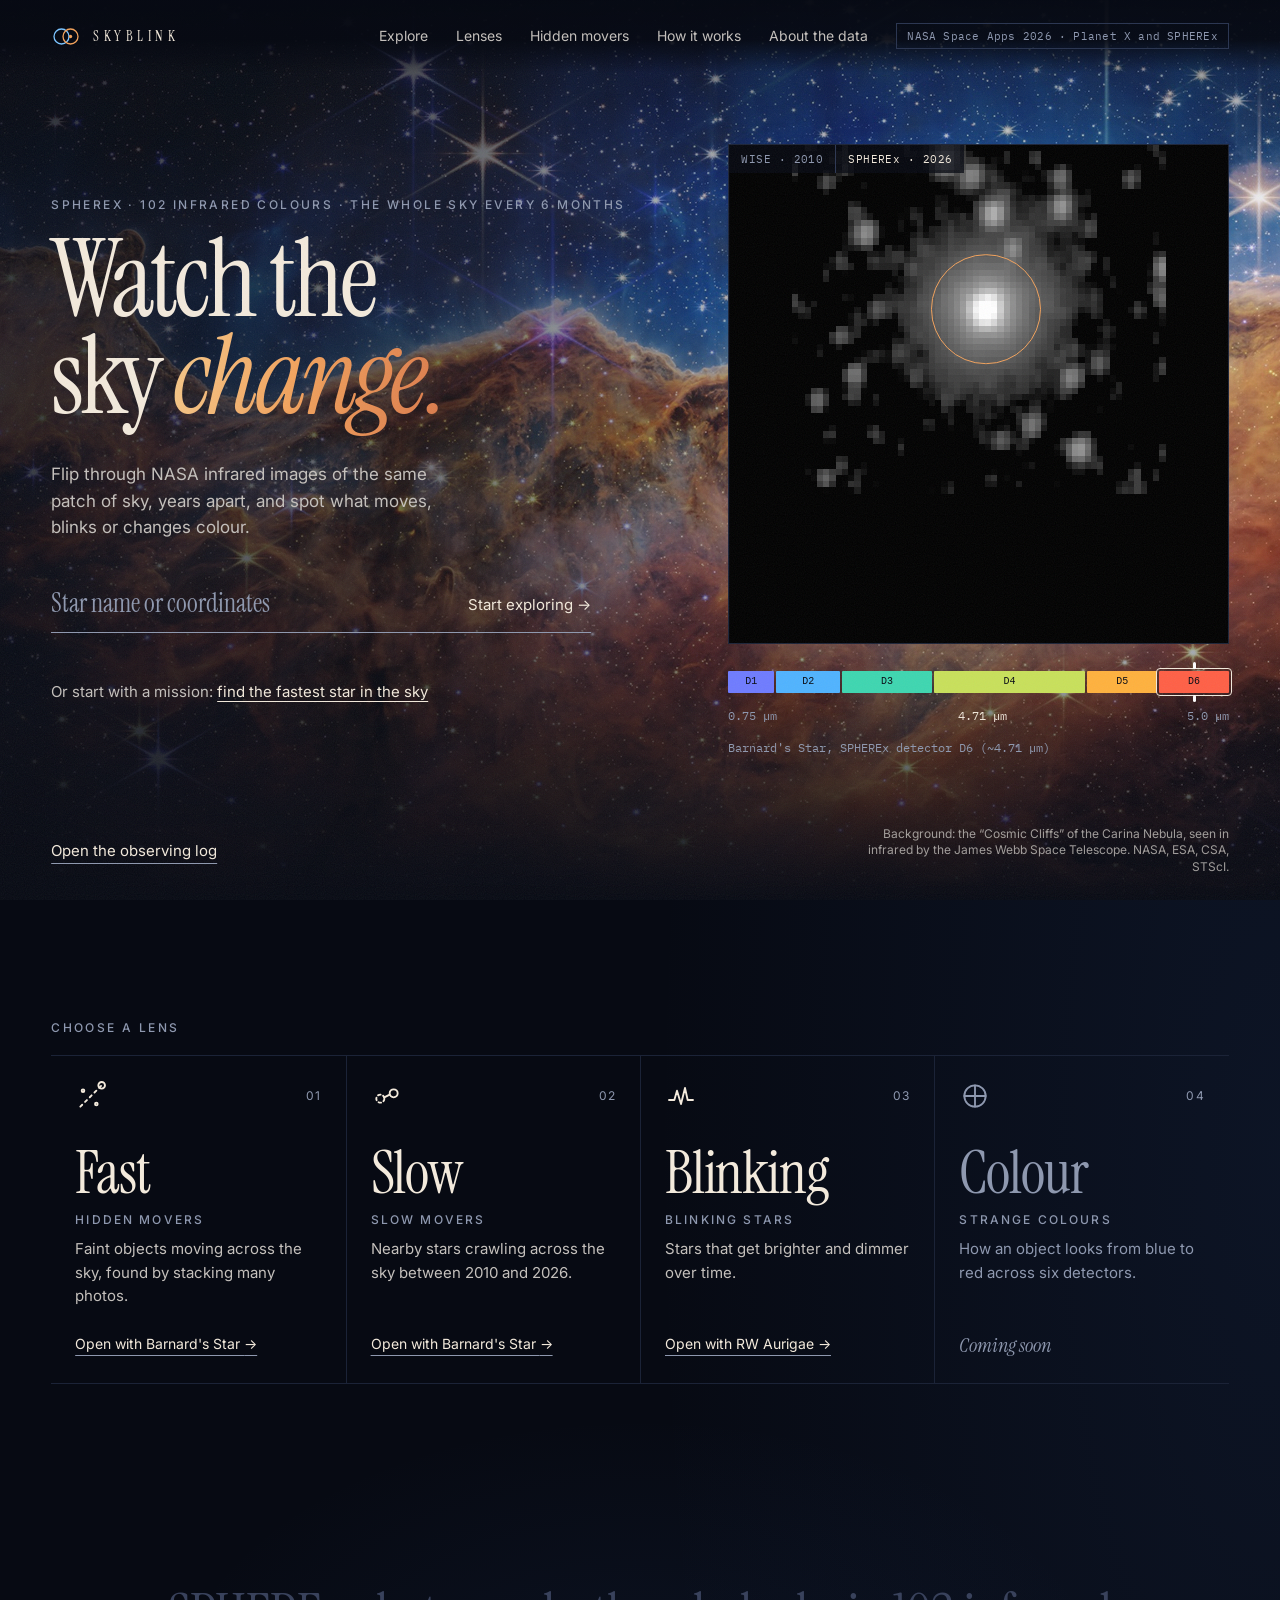
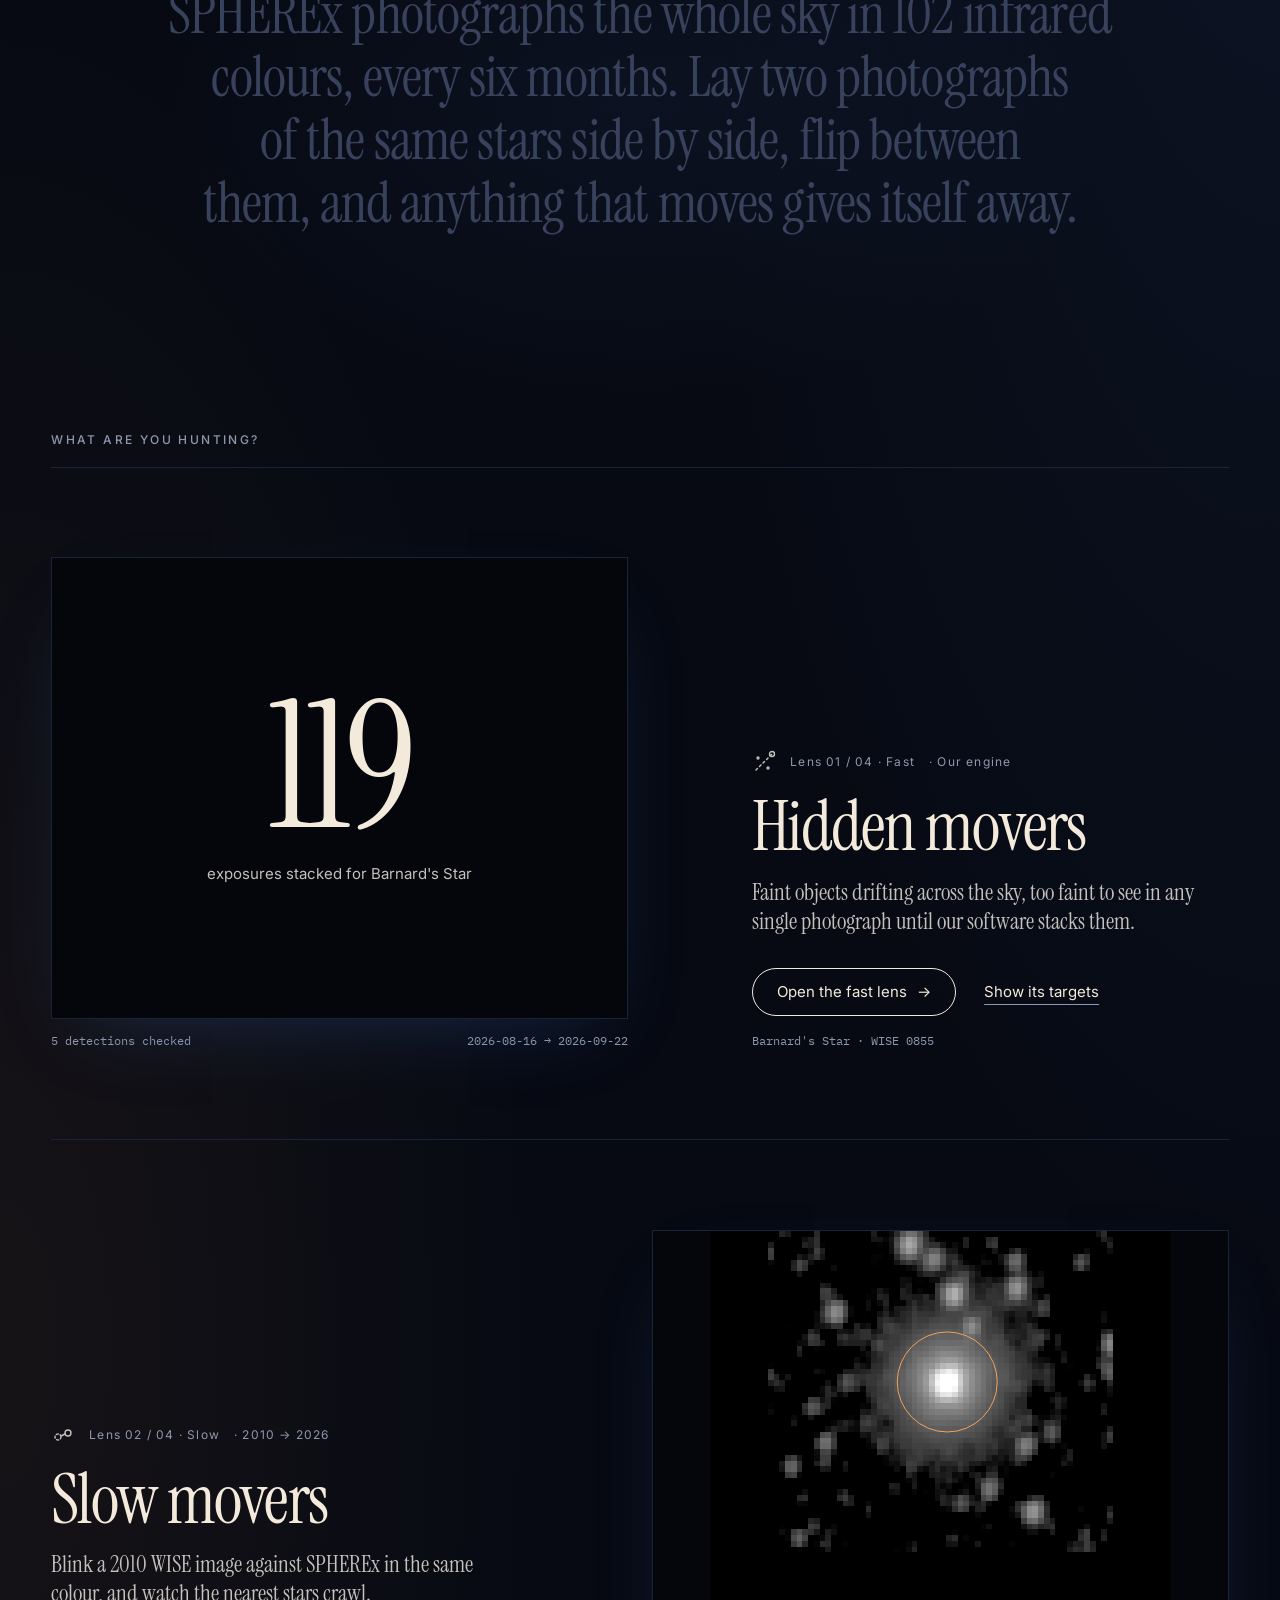
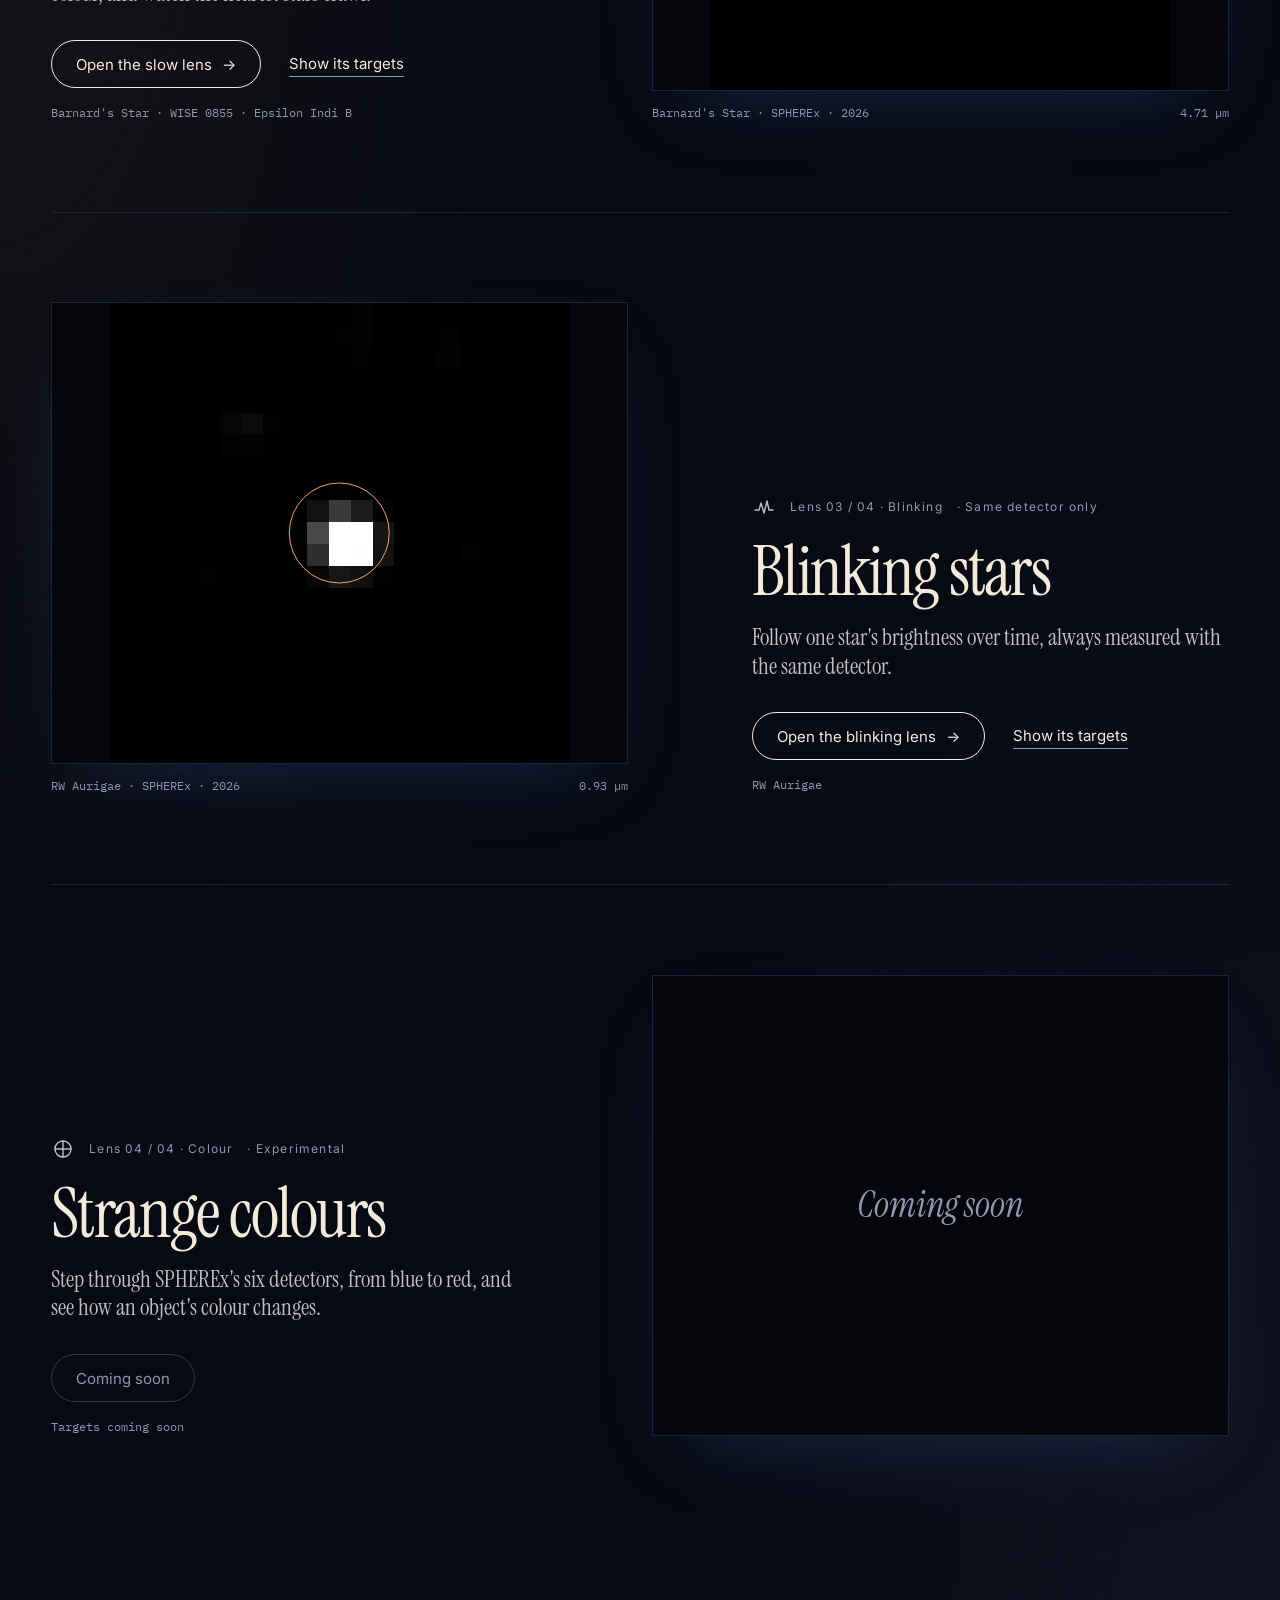
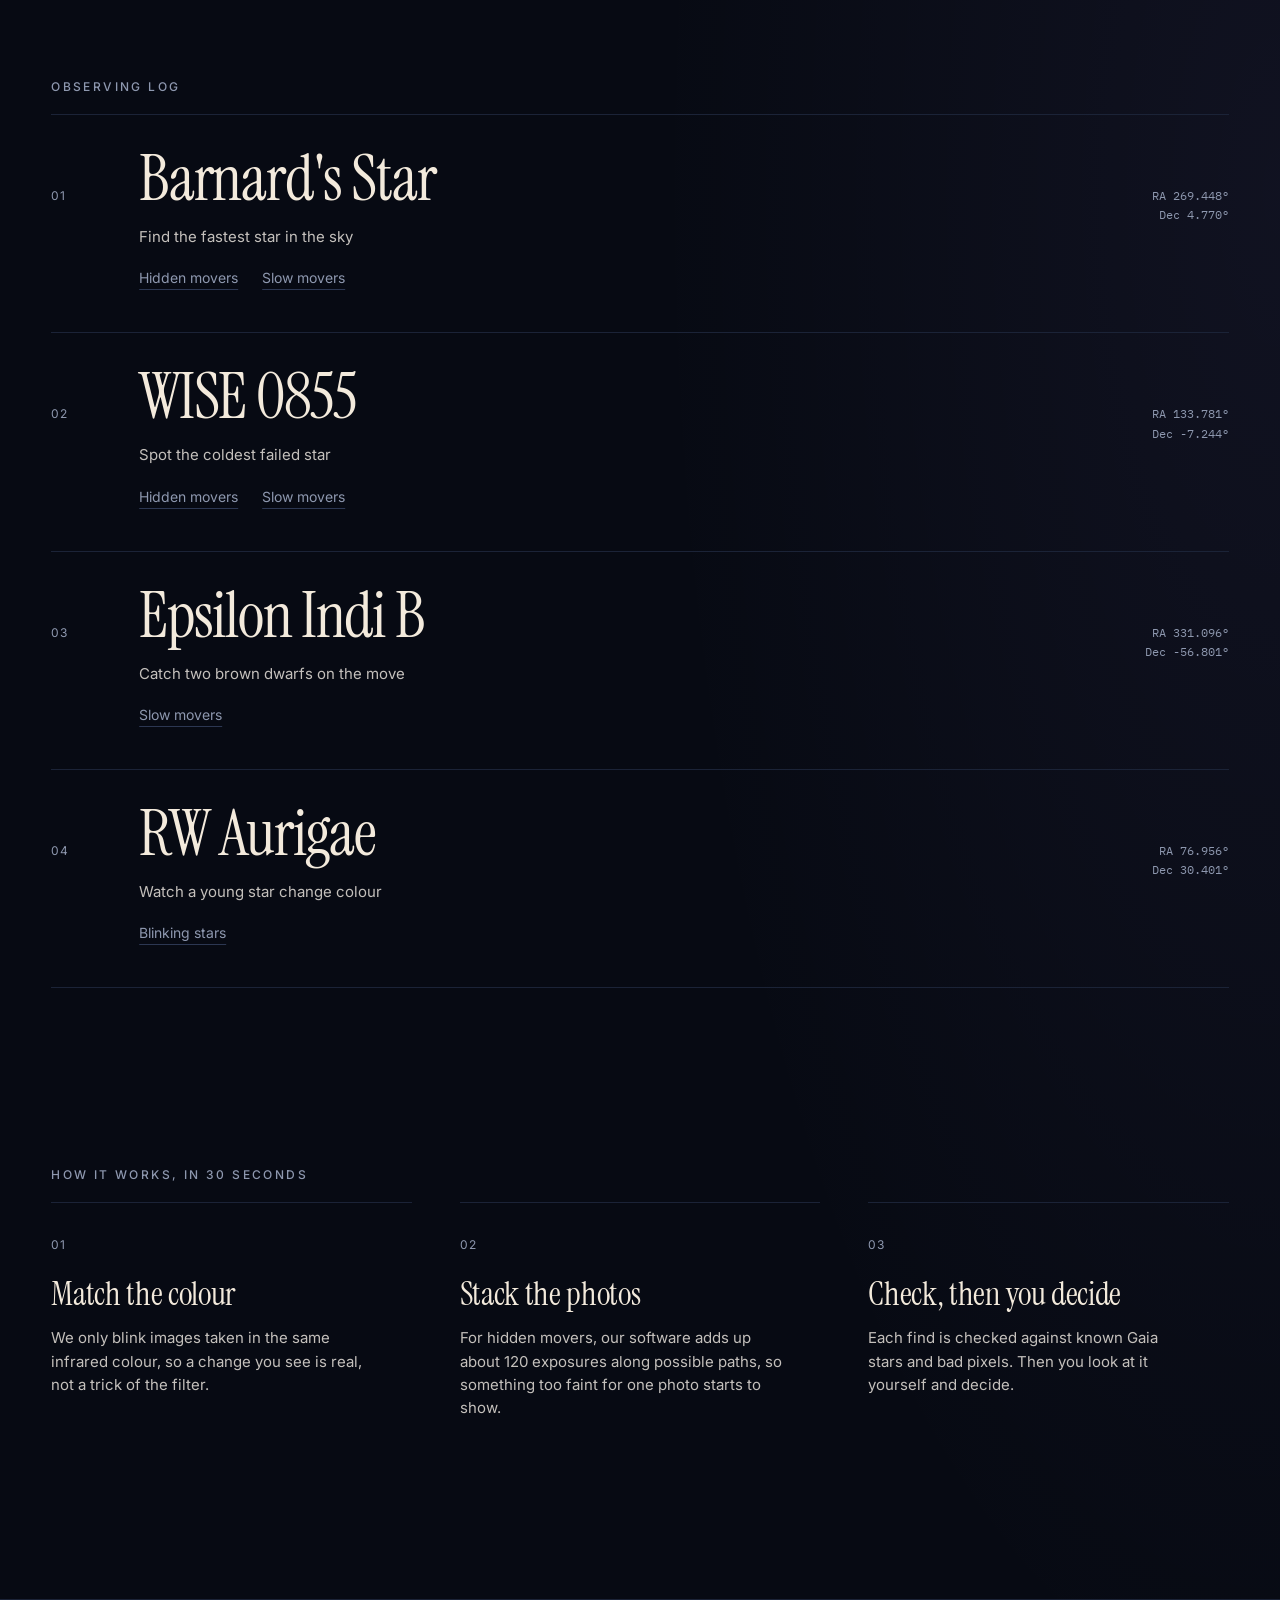
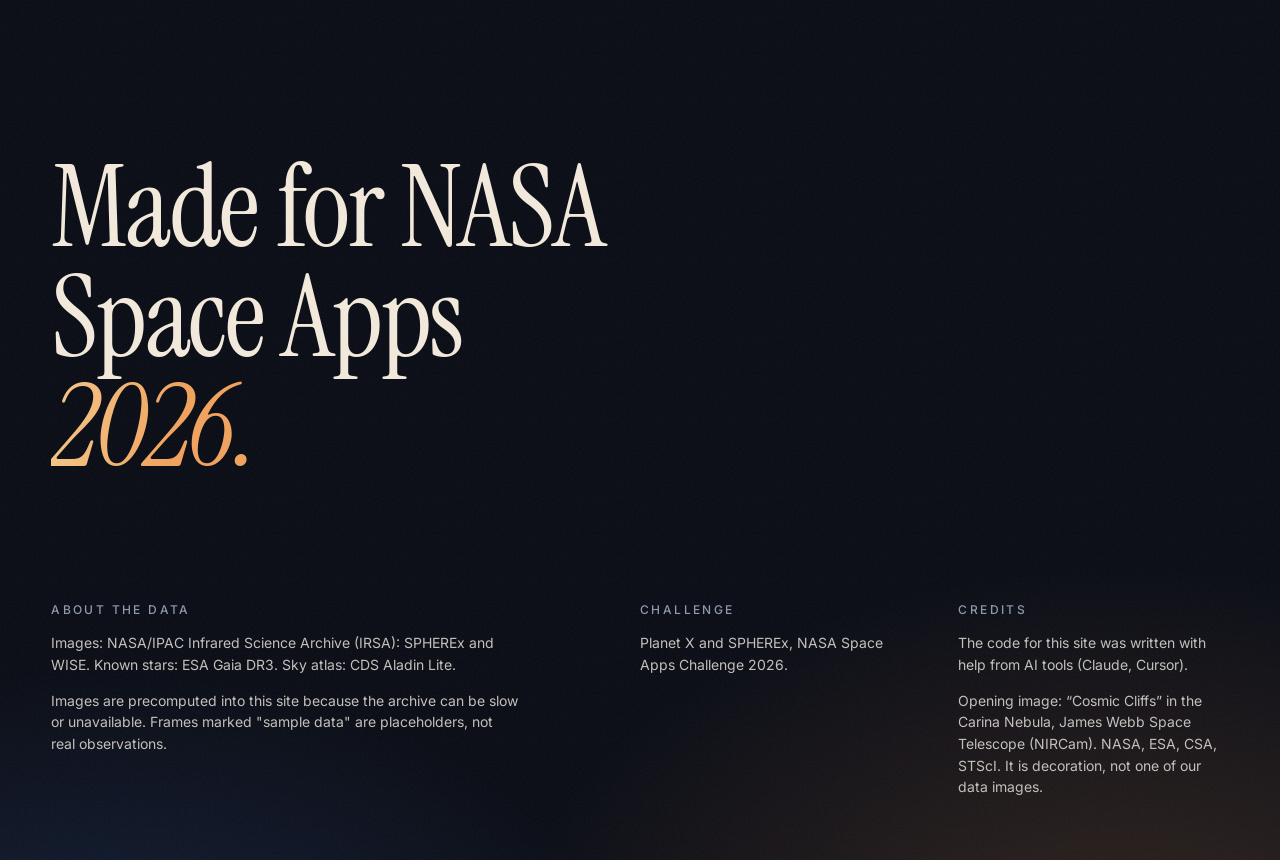
==== commit 0acee56f: "Webb nebula hero with cursor lens, and a nebula colour palette The opening section now shows the JWS" ====
--- a/site/index.html
+++ b/site/index.html
@@ -92,10 +92,12 @@
       <div>
         <h2 class="footer-title">Credits</h2>
         <p>The code for this site was written with help from AI tools (Claude, Cursor).</p>
+        <p>Opening image: “Cosmic Cliffs” in the Carina Nebula, James Webb Space Telescope (NIRCam). NASA, ESA, CSA, STScI. It is decoration, not one of our data images.</p>
       </div>
     </div>
   </footer>
 
+  <script src="js/nebula.js"></script>
   <script src="js/app.js"></script>
   <!-- Person D: Aladin Lite and discoveries.js go here, after app.js -->
   <!-- <script src="https://aladin.cds.unistra.fr/AladinLite/api/v3/latest/aladin.js" charset="utf-8"></script> -->
--- a/site/css/style.css
+++ b/site/css/style.css
@@ -1,12 +1,13 @@
-/* SkyBlink design tokens (shared with Person D's discoveries.css).
- * Monochrome "observatory archive": ink background, paper text, serif display.
- * Colour is kept for data only: ember = highlights, blue = known stars, D1–D6 = detectors. */
+/* SkyBlink design tokens (shared with Person D's discovery.css).
+ * Taken from the JWST Cosmic Cliffs image in the hero: deep-space navy, starlight text,
+ * cliff amber for highlights. Data colours stay fixed: blue = known stars, D1–D6 = detectors. */
 :root {
-  --bg: #0A0A0B; --panel: #111113; --line: #232326; --line-2: #36363B;
-  --text: #ECE8E1; --text-2: #BAB6AF; --muted: #8F8B85;
-  --accent: #FF8A4C; --on-accent: #1A0B03; --link: #ECE8E1;
+  --bg: #070A13; --panel: #0D1322; --line: #1B2337; --line-2: #2C3752;
+  --text: #F3EADC; --text-2: #C4C0BC; --muted: #8E98AF;
+  --accent: #F2A25C; --on-accent: #1B0E03; --link: #F3EADC;
+  --amber: #E08A45; --gold: #F6C98A; --nebula-blue: #3F6FC4; --violet: #A994FF; --dim: #39425C;
   --known: #7CC4FF; --ok: #7CE0A8;
-  --warn-bg: #1C140C; --warn-line: #6B3F1C; --warn-text: #FFD8B8;
+  --warn-bg: #1E140D; --warn-line: #6E4220; --warn-text: #FFD9B5;
   --d1: #6E7BFF; --d2: #4FB3FF; --d3: #3DD6B0; --d4: #C8E05A; --d5: #FFB13D; --d6: #FF5F45;
   --font-head: "Instrument Serif", "Times New Roman", serif; --font-body: Inter, system-ui, sans-serif; --font-mono: "IBM Plex Mono", monospace;
   --radius: 2px;
@@ -160,7 +161,7 @@
   display: flex; align-items: center; justify-content: space-between;
   padding: 14px var(--gut);
   color: var(--text); pointer-events: none;
-  background: linear-gradient(to bottom, rgba(10, 10, 11, .96) 0%, rgba(10, 10, 11, .9) 55%, rgba(10, 10, 11, 0) 100%);
+  background: linear-gradient(to bottom, rgba(7, 10, 19, .96) 0%, rgba(7, 10, 19, .9) 55%, rgba(7, 10, 19, 0) 100%);
 }
 .nav > * { pointer-events: auto; }
 .nav { gap: 28px; }
@@ -247,21 +248,27 @@
 /* ---------- Home ---------- */
 #home section[id] { scroll-margin-top: 72px; }
 
-/* Hero: the real Barnard's Star frames, blinking slowly behind the title. */
+/* Hero: the JWST "Cosmic Cliffs" (decoration, credited). The cursor lenses it via js/nebula.js. */
 .hero {
   min-height: 100svh; display: flex; flex-direction: column; justify-content: center;
   padding: 120px var(--gut) 120px; overflow: hidden;
 }
-.hero-sky {
-  position: absolute; inset: 0 0 0 auto; width: min(100%, 78vw); z-index: 0;
-  -webkit-mask-image: radial-gradient(closest-side at 55% 50%, #000 35%, transparent 100%);
-          mask-image: radial-gradient(closest-side at 55% 50%, #000 35%, transparent 100%);
-}
-.hero-sky img {
-  position: absolute; inset: 0; width: 100%; height: 100%; object-fit: cover;
-  opacity: 0; transition: opacity 1.2s var(--ease); filter: grayscale(1);
-}
-.hero-sky img.is-on { opacity: .3; }
+.hero-sky { position: absolute; inset: 0; z-index: 0; background: var(--bg); }
+.nebula-img, .nebula-gl {
+  position: absolute; inset: 0; width: 100%; height: 100%; display: block;
+}
+.nebula-img { object-fit: cover; transform: scale(1.07); animation: nebula-in 2.4s var(--ease) both; }
+.nebula-gl { opacity: 0; transition: opacity 1.2s var(--ease); }
+.nebula-gl.is-on { opacity: 1; }
+@keyframes nebula-in { from { opacity: 0; transform: scale(1.14); } to { opacity: 1; transform: scale(1.07); } }
+/* Keeps the words readable: darker on the text side and fading into the page below. */
+.hero-shade {
+  position: absolute; inset: 0; z-index: 1; pointer-events: none;
+  background:
+    linear-gradient(90deg, rgba(7, 10, 19, .82) 0%, rgba(7, 10, 19, .55) 38%, rgba(7, 10, 19, .08) 70%),
+    linear-gradient(180deg, rgba(7, 10, 19, .55) 0%, rgba(7, 10, 19, 0) 22%, rgba(7, 10, 19, 0) 62%, var(--bg) 100%);
+}
+.hero-credit { margin: 0; max-width: 46ch; text-align: right; font-size: 12px; line-height: 1.4; color: var(--text-2); opacity: .8; }
 .hero-inner {
   position: relative; z-index: 2;
   display: grid; grid-template-columns: minmax(0, 1.2fr) minmax(0, 1fr); gap: 48px clamp(40px, 6vw, 96px); align-items: center;
@@ -280,13 +287,16 @@
   font-size: clamp(56px, 8.4vw, 136px); line-height: .9; letter-spacing: -0.035em;
   margin: 0; max-width: 8.5ch;
 }
-.hero-title em { color: var(--text-2); }
+.hero-title em {
+  background: linear-gradient(100deg, var(--gold) 0%, var(--accent) 45%, #D9774A 100%);
+  -webkit-background-clip: text; background-clip: text; color: transparent; padding-right: .06em;
+}
 .hero-sub { max-width: 36ch; font-size: 17px; margin: 36px 0 0; }
 .hero-foot {
   position: absolute; z-index: 2; left: var(--gut); right: var(--gut); bottom: 24px;
   display: flex; justify-content: space-between; align-items: center;
 }
-.hero-scroll { font-size: 13px; color: var(--muted); }
+
 
 /* Statement: large centred serif; words light up on scroll. */
 .statement { padding: clamp(120px, 22vh, 240px) var(--gut); }
@@ -294,7 +304,7 @@
   font: 400 clamp(30px, 4.4vw, 64px)/1.12 var(--font-head); letter-spacing: -0.015em;
   color: var(--text); text-align: center; max-width: 21em; margin: 0 auto; text-wrap: balance;
 }
-.statement-text .w { color: #4A4844; transition: color .4s; }
+.statement-text .w { color: var(--dim); transition: color .4s; }
 .statement-text .w.is-lit { color: var(--text); }
 
 /* Lens picker */
@@ -348,7 +358,7 @@
 .chapter-tag { color: var(--muted); }
 .chapter-ex { font: 400 12px/1.5 var(--font-mono); color: var(--muted); margin: 16px 0 0; }
 
-.plate { position: relative; aspect-ratio: 5 / 4; background: #050506; border: 1px solid var(--line); overflow: hidden; }
+.plate { position: relative; aspect-ratio: 5 / 4; background: #04060C; border: 1px solid var(--line); overflow: hidden; }
 .plate-sq { position: absolute; top: 0; bottom: 0; left: 50%; transform: translateX(-50%); aspect-ratio: 1; }
 .plate-sq img { position: absolute; inset: 0; width: 100%; height: 100%; image-rendering: pixelated; opacity: 0; }
 .plate-sq img.is-on { opacity: 1; }
@@ -359,7 +369,7 @@
 }
 .plate-chips { position: absolute; top: 0; left: 0; right: 0; z-index: 2; display: flex; flex-wrap: wrap; pointer-events: none; }
 .plate-chip {
-  padding: 7px 12px; background: rgba(10, 10, 11, .78);
+  padding: 7px 12px; background: rgba(7, 10, 19, .78);
   font: 400 11px/1.3 var(--font-mono); letter-spacing: .04em; color: var(--muted);
 }
 .plate-chip + .plate-chip { border-left: 1px solid var(--line-2); }
@@ -421,8 +431,29 @@
 
 @media (prefers-reduced-motion: reduce) {
   .reveal { opacity: 1; transform: none; transition: none; }
-  .hero-sky img, .menu, .log-name a { transition: none; }
-}
+  .menu, .log-name a { transition: none; }
+  .nebula-img { animation: none; }
+}
+
+/* Nebula afterglow: soft amber and blue light carried down the page from the hero (decoration only). */
+body.is-home #home { background:
+  radial-gradient(70% 40% at 100% 18%, rgba(63, 111, 196, .10), transparent 70%),
+  radial-gradient(60% 30% at 0% 46%, rgba(224, 138, 69, .07), transparent 70%),
+  radial-gradient(70% 35% at 100% 78%, rgba(169, 148, 255, .06), transparent 70%); }
+.statement { background: radial-gradient(50% 60% at 50% 50%, rgba(63, 111, 196, .08), transparent 75%); }
+.footer { background:
+  radial-gradient(70% 70% at 88% 115%, rgba(224, 138, 69, .20), transparent 70%),
+  radial-gradient(60% 60% at 8% 120%, rgba(63, 111, 196, .22), transparent 70%), var(--bg); }
+.footer .footer-big em {
+  background: linear-gradient(100deg, var(--gold), var(--accent) 60%); -webkit-background-clip: text; background-clip: text; color: transparent;
+}
+.lens-tile { transition: background .5s var(--ease); }
+.lens-tile:not(.is-off):hover { background: radial-gradient(120% 90% at 0% 0%, rgba(242, 162, 92, .12), transparent 60%), var(--panel); }
+.lens-tile:not(.is-off):hover .mode-icon { stroke: var(--accent); }
+.lens-open:hover { background: var(--accent); border-color: var(--accent); color: var(--on-accent); }
+.ul-link:hover { text-decoration-color: var(--accent); }
+.plate { box-shadow: 0 30px 80px -40px rgba(63, 111, 196, .35); }
+::selection { background: rgba(242, 162, 92, .35); color: var(--text); }
 
 /* ---------- Viewer ---------- */
 .viewer-head { padding-top: 8px; }
@@ -452,12 +483,12 @@
 .mode-tab:hover { color: var(--text); background: var(--panel); }
 .mode-tab[aria-current="page"] { color: var(--text); background: var(--panel); }
 .mode-tab[aria-current="page"]::after { content: ""; position: absolute; left: 0; right: 0; bottom: -1px; height: 2px; background: var(--accent); }
-.mode-tab[aria-disabled="true"] { color: #5E5B57; cursor: not-allowed; }
-.mode-tab[aria-disabled="true"]:hover { background: none; color: #5E5B57; }
+.mode-tab[aria-disabled="true"] { color: #4F5873; cursor: not-allowed; }
+.mode-tab[aria-disabled="true"]:hover { background: none; color: #4F5873; }
 .tab-text { display: flex; flex-direction: column; gap: 4px; min-width: 0; }
 .tab-word { font: 400 clamp(24px, 2.2vw, 32px)/1 var(--font-head); color: inherit; }
 .tab-name { font: 400 12px/1.3 var(--font-body); color: var(--muted); }
-.mode-tab[aria-disabled="true"] .tab-name { color: #5E5B57; }
+.mode-tab[aria-disabled="true"] .tab-name { color: #4F5873; }
 .lens-now { margin: 18px 0 4px; font-size: 16px; color: var(--text-2); max-width: 72ch; }
 .lens-now-label { color: var(--text); font-weight: 500; }
 
@@ -476,7 +507,7 @@
 .stage canvas { display: block; width: 100%; height: 100%; image-rendering: pixelated; }
 .stage-chips { position: absolute; top: 0; left: 0; right: 0; z-index: 2; display: flex; flex-wrap: wrap; gap: 0; pointer-events: none; }
 .stage-chips .chip {
-  border: 0; border-radius: 0; padding: 7px 12px; background: rgba(10, 10, 11, .78);
+  border: 0; border-radius: 0; padding: 7px 12px; background: rgba(7, 10, 19, .78);
   font: 400 11px/1.3 var(--font-mono); letter-spacing: .04em; color: var(--text);
 }
 .stage-chips .chip + .chip { border-left: 1px solid var(--line-2); }
@@ -485,7 +516,7 @@
 .scale-bar {
   position: absolute; right: 16px; bottom: 16px; z-index: 2;
   display: flex; flex-direction: column; align-items: flex-end; gap: 4px;
-  padding: 6px 8px; background: rgba(10, 10, 11, .78);
+  padding: 6px 8px; background: rgba(7, 10, 19, .78);
   font-family: var(--font-mono); font-size: 11px; color: var(--text);
 }
 .scale-line { display: block; height: 6px; border: 1px solid var(--text); border-top: 0; }
@@ -637,10 +668,16 @@
   .chapter .chapter-copy, .chapter.is-flip .chapter-copy { grid-column: 1; grid-row: 2; }
   .how-grid { grid-template-columns: minmax(0, 1fr); gap: 40px; }
   .footer-cols { grid-template-columns: minmax(0, 1fr); }
-  .hero-sky { width: 100%; opacity: .8; }
+  .hero-shade { background:
+    linear-gradient(180deg, rgba(7, 10, 19, .25) 0%, rgba(7, 10, 19, .5) 18%, rgba(7, 10, 19, .5) 55%, rgba(7, 10, 19, .75) 80%, var(--bg) 100%); }
+  .hero-sky { bottom: auto; height: 100svh; }
+  .hero-shade { bottom: auto; height: 100svh; }
+  .hero-sub, .hero .kicker, .hero-title, .hero .find-hint, .hero .search input { text-shadow: 0 1px 2px rgba(7, 10, 19, .9), 0 2px 16px rgba(7, 10, 19, .9); }
+  .hero-title em { text-shadow: none; }
 }
 @media (max-width: 600px) {
   .log-row { grid-template-columns: 32px minmax(0, 1fr); }
   .log-coords { grid-column: 2; text-align: left; }
-  .hero-scroll { display: none; }
-}
+  .hero-foot { flex-direction: column; align-items: flex-start; gap: 4px; }
+  .hero-credit { text-align: left; }
+}
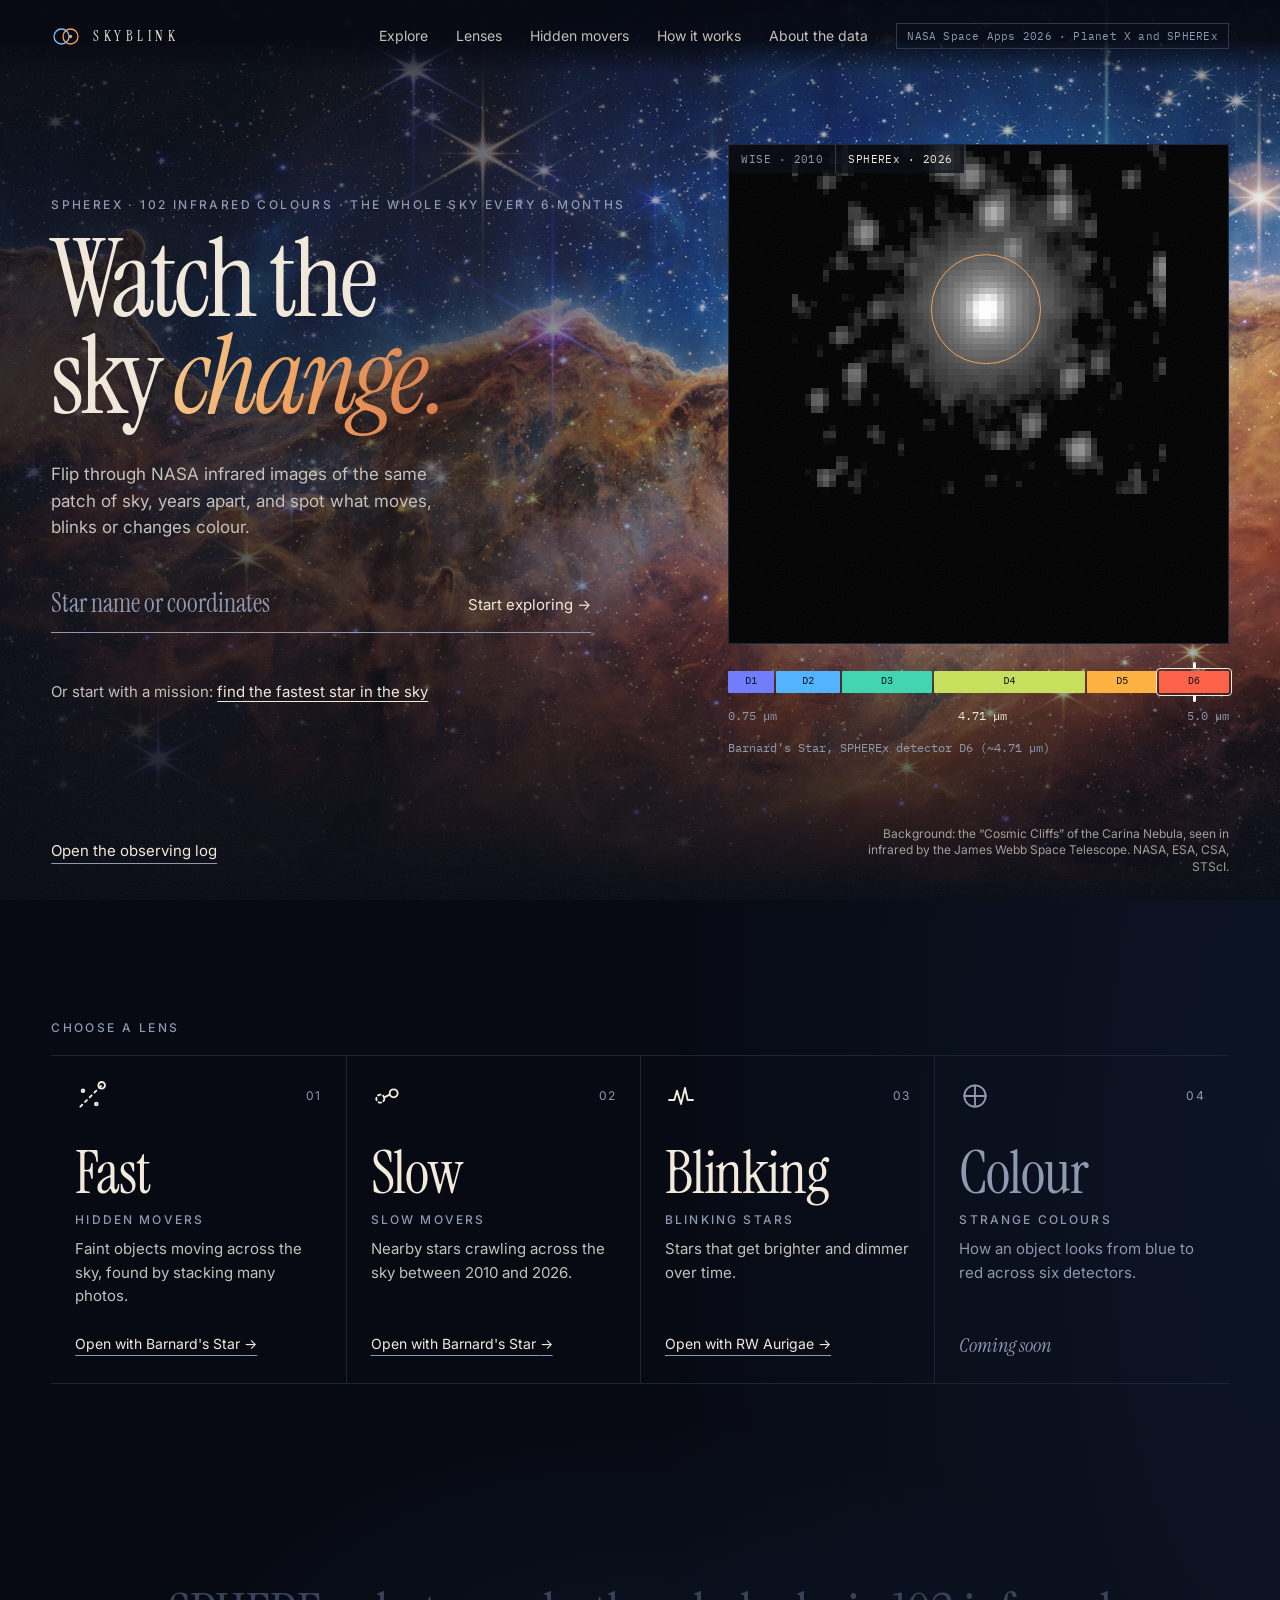
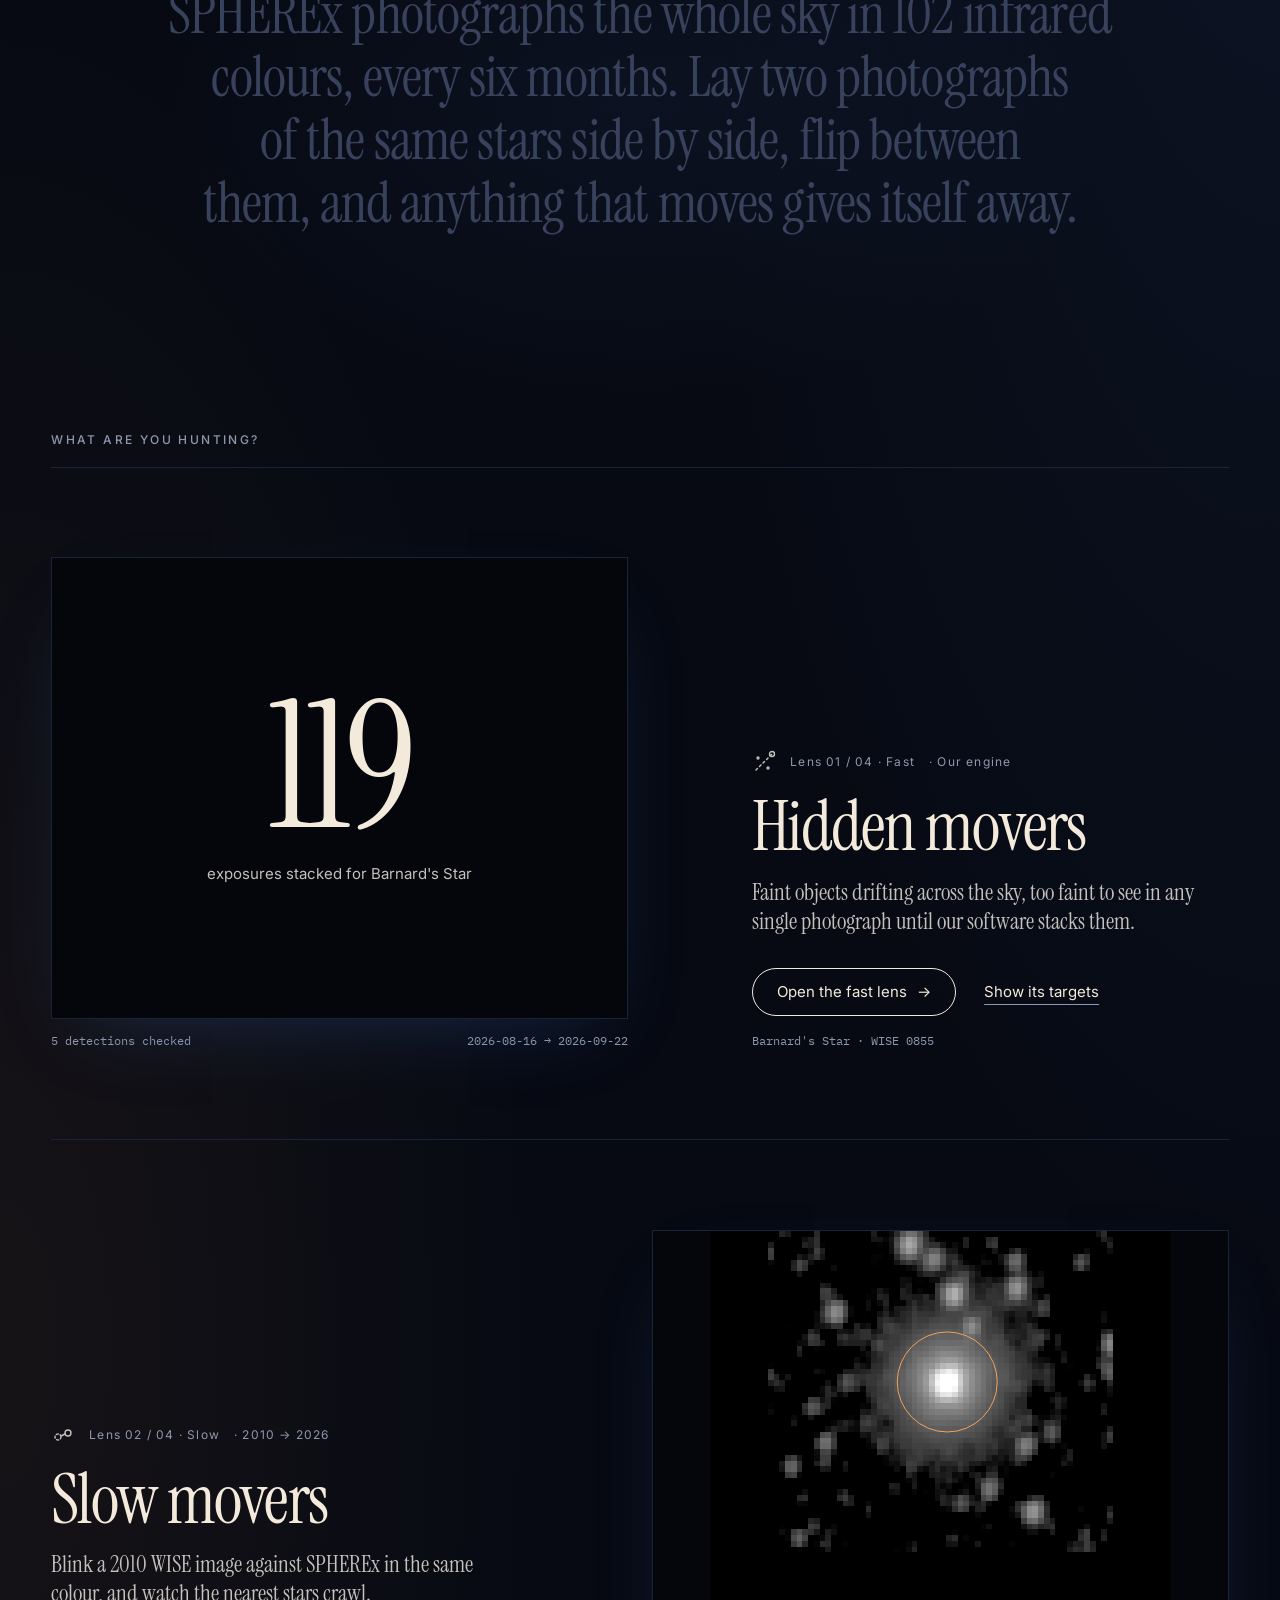
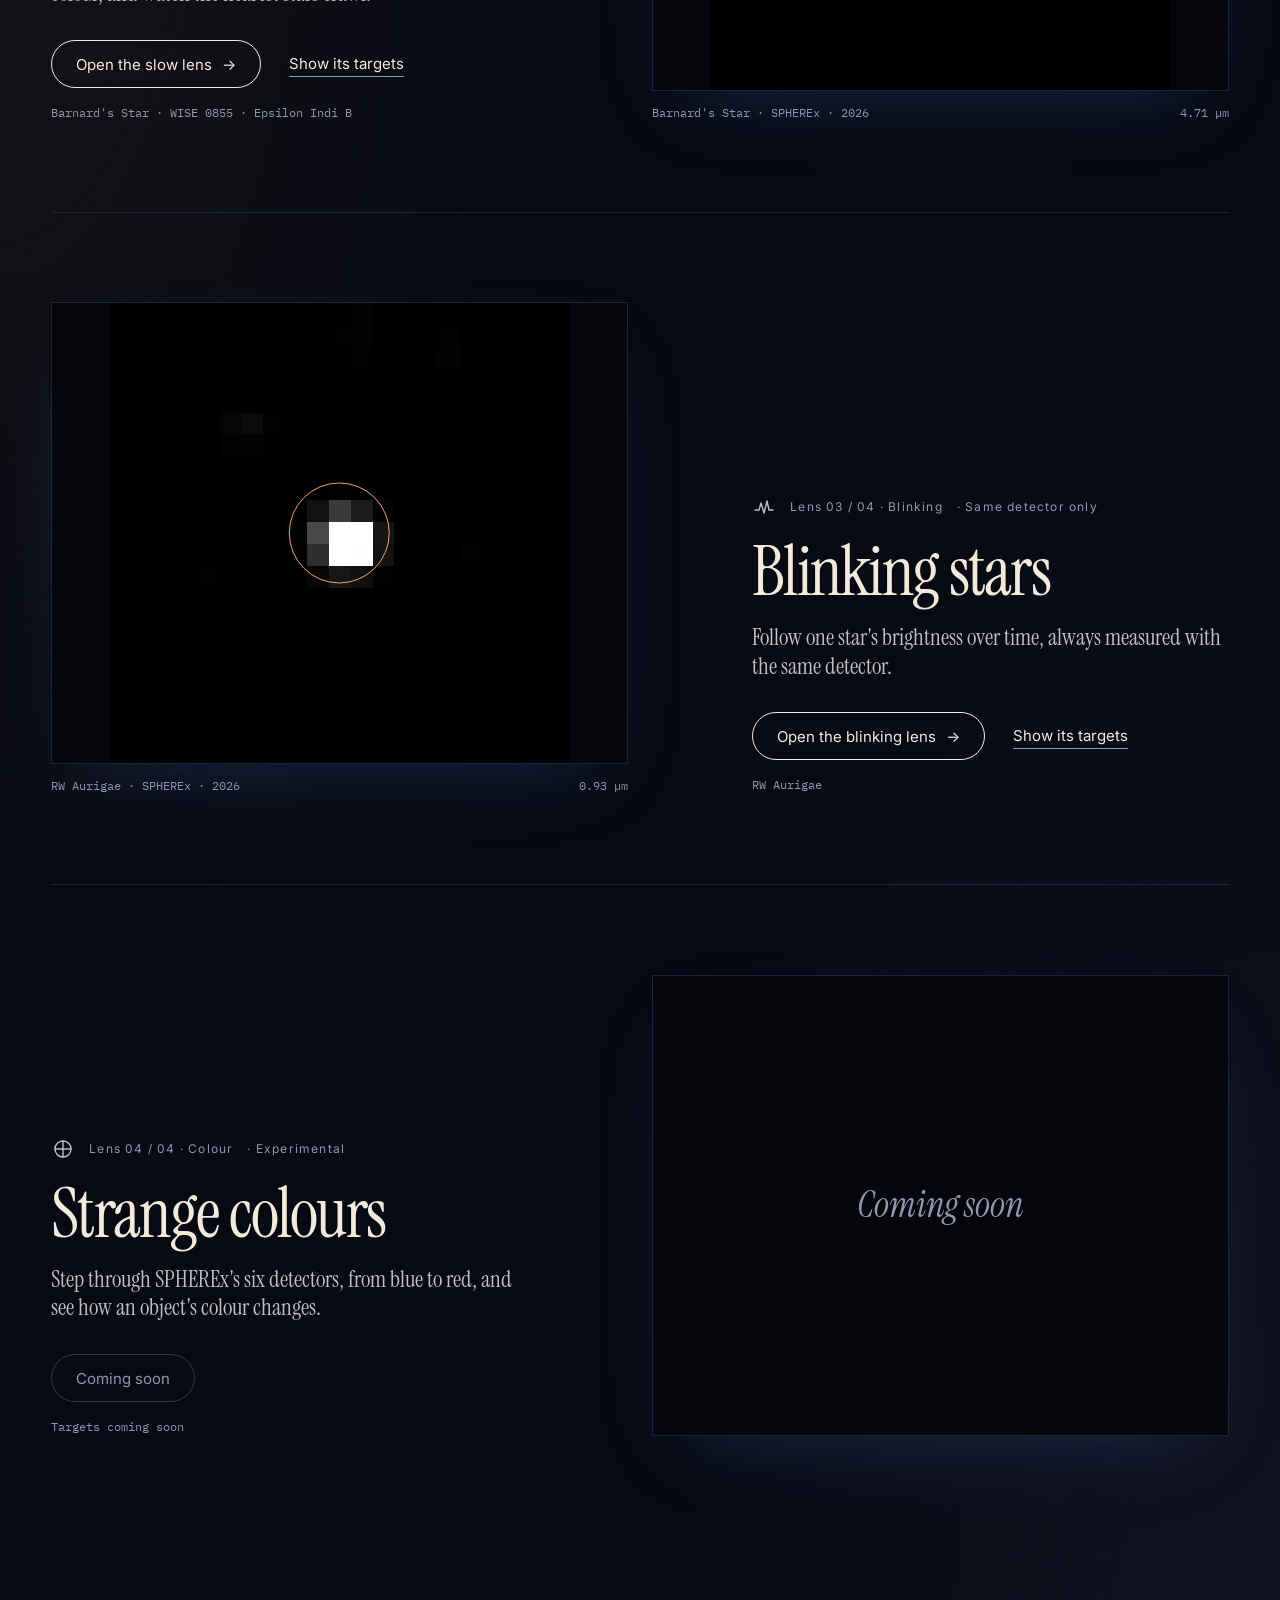
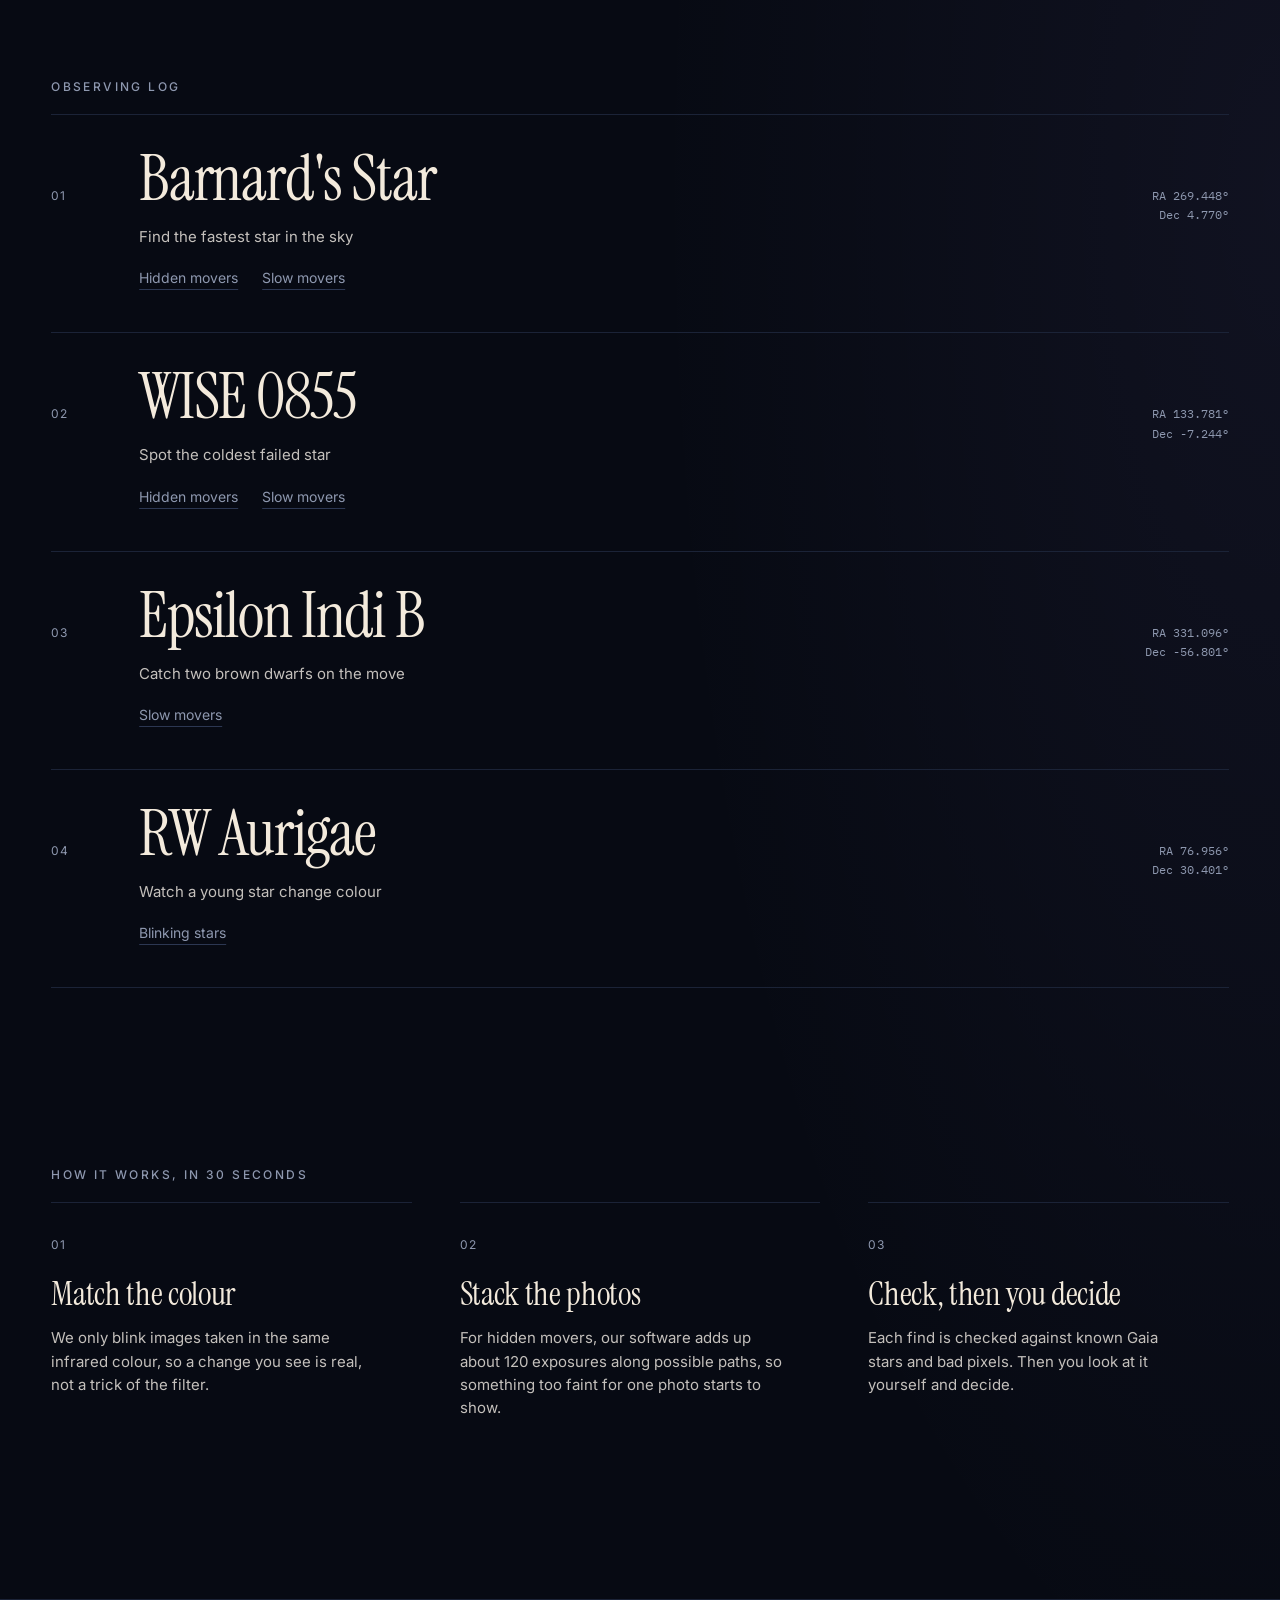
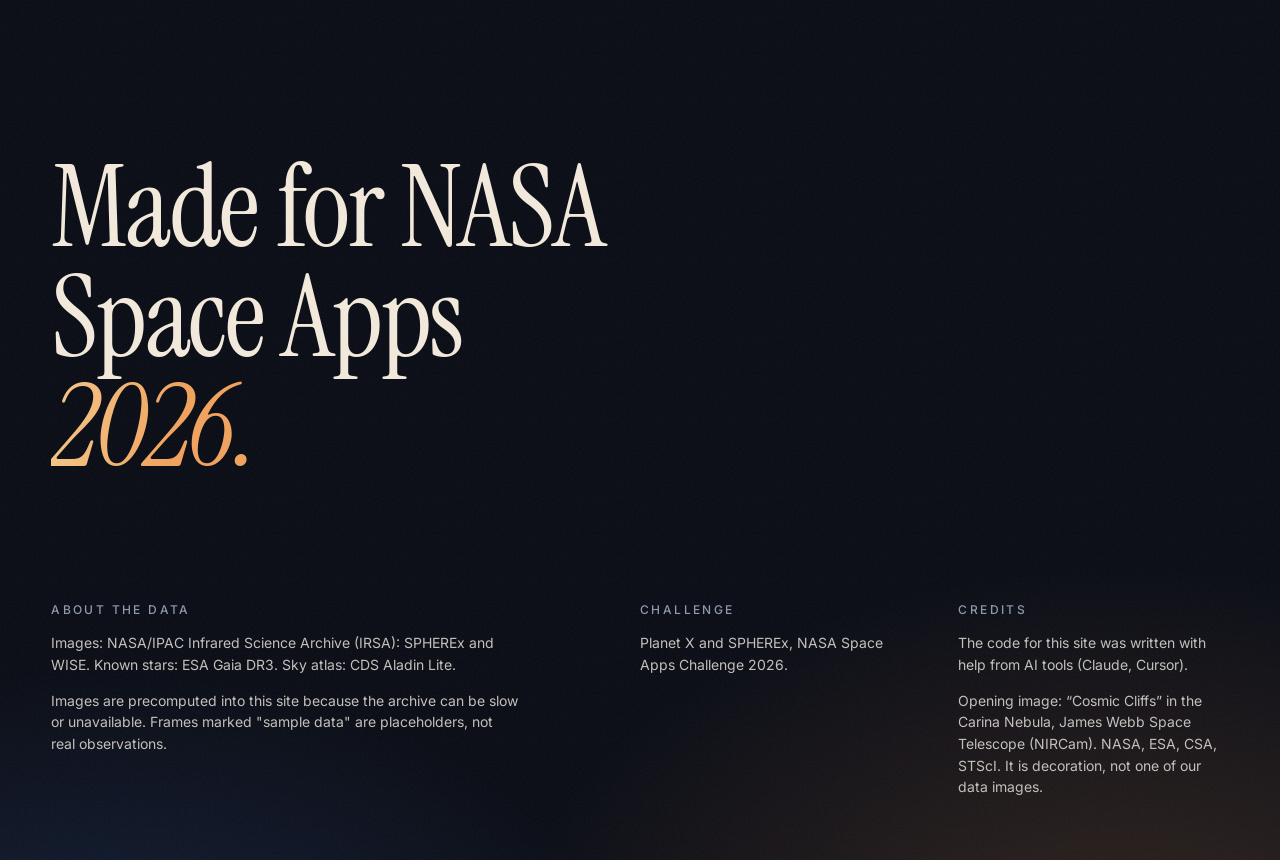
==== commit 6718587b: "Theme Person D's discovery pages to match the nebula design New css/discovery-theme.css loads after " ====
--- a/site/index.html
+++ b/site/index.html
@@ -12,6 +12,7 @@
   <link rel="stylesheet" href="css/style.css">
   <!-- Person D: discoveries.css goes here, after style.css -->
   <link rel="stylesheet" href="css/discovery.css">
+  <link rel="stylesheet" href="css/discovery-theme.css">
 </head>
 <body>
   <a class="skip-link" href="#main">Skip to content</a>
--- a/site/css/discovery-theme.css
+++ b/site/css/discovery-theme.css
@@ -0,0 +1,149 @@
+/* SkyBlink theme for Person D's discovery pages and panels.
+ * Loaded AFTER discovery.css; it only restyles (colours, type, corners), never layout logic,
+ * so D's discovery.css and JS stay untouched. Tokens come from style.css :root. */
+
+.sbd-page, .sbd {
+  --sbd-bg: var(--bg);
+  --sbd-panel: var(--panel);
+  --sbd-panel-2: #101829;
+  --sbd-line: var(--line-2);
+  --sbd-text: var(--text);
+  --sbd-muted: var(--muted);
+  --sbd-accent: var(--accent);
+  --sbd-pink: var(--accent);
+  --sbd-primary-bg: var(--accent);
+  --sbd-primary-fg: var(--on-accent);
+  --sbd-radius: 2px;
+}
+
+/* Page: same navy as the core site, with the nebula afterglow. */
+.sbd-page {
+  background:
+    radial-gradient(60% 40% at 100% 0%, rgba(63, 111, 196, .14), transparent 70%),
+    radial-gradient(50% 35% at 0% 100%, rgba(224, 138, 69, .10), transparent 70%),
+    var(--bg);
+  background-attachment: fixed;
+  font: 16px/1.55 var(--font-body);
+  -webkit-font-smoothing: antialiased;
+}
+.sbd-page a { color: var(--text); text-decoration-color: var(--muted); text-underline-offset: 4px; }
+.sbd-page a:hover { text-decoration-color: var(--accent); }
+.sbd-page :focus-visible { outline: 1px solid var(--text); outline-offset: 4px; }
+
+/* Top bar: matches the core site nav (logo, spaced serif wordmark, quiet links). */
+.sbd-topbar {
+  padding: 14px var(--gut); gap: 12px 32px; justify-content: space-between;
+  background: linear-gradient(180deg, rgba(7, 10, 19, .96), rgba(7, 10, 19, .88));
+  border-bottom: 1px solid var(--line);
+}
+.sbd-brand {
+  display: inline-flex; align-items: center; gap: 0; min-height: 44px;
+  font: 400 14px/1 var(--font-head) !important; letter-spacing: .32em; text-transform: uppercase;
+}
+.sbd-brand::before {
+  content: ""; width: 30px; height: 21px; flex: none; margin-right: 12px;
+  background: url("data:image/svg+xml,%3Csvg xmlns='http://www.w3.org/2000/svg' viewBox='0 0 30 21'%3E%3Ccircle cx='10.5' cy='10.5' r='8.5' fill='none' stroke='%237CC4FF' stroke-width='1.5'/%3E%3Ccircle cx='19.5' cy='10.5' r='8.5' fill='none' stroke='%23F2A25C' stroke-width='1.5'/%3E%3Ccircle cx='19.5' cy='10.5' r='2' fill='%23F2A25C'/%3E%3C/svg%3E") center / contain no-repeat;
+}
+.sbd-brand span { color: inherit; }
+.sbd-topbar nav { gap: 4px 28px; }
+.sbd-topbar nav a {
+  display: inline-flex; align-items: center; min-height: 44px;
+  font: 400 15px/1 var(--font-body); color: var(--text-2); text-decoration: none;
+}
+.sbd-topbar nav a:hover { color: var(--text); }
+.sbd-topbar nav a[aria-current="page"] { color: var(--text); text-decoration: underline; text-decoration-color: var(--accent); text-underline-offset: 8px; }
+
+.sbd-main { max-width: 1280px; padding: clamp(32px, 5vw, 64px) var(--gut) clamp(64px, 8vw, 120px); }
+.sbd-footer {
+  text-align: left; padding: 40px var(--gut); font-size: 13px; color: var(--muted);
+  border-top: 1px solid var(--line);
+  background: radial-gradient(60% 120% at 90% 120%, rgba(224, 138, 69, .14), transparent 70%);
+}
+
+/* Type: serif display headings, uppercase kickers. */
+.sbd h1, .sbd h2, .sbd h3 { font-family: var(--font-head); font-weight: 400; letter-spacing: -0.01em; color: var(--text); }
+.sbd h1 { font-size: clamp(44px, 6.4vw, 96px); line-height: .95; letter-spacing: -0.03em; margin: 12px 0 20px; }
+.sbd h2 { font-size: clamp(26px, 2.6vw, 36px); line-height: 1.1; margin: 0 0 14px; }
+.sbd h3 { font-size: 22px; line-height: 1.15; }
+.sbd p { color: var(--text-2); }
+.sbd .sbd-eyebrow, .sbd .sbd-slow-title {
+  font: 500 12px/1.4 var(--font-body); letter-spacing: .2em; text-transform: uppercase; color: var(--muted);
+}
+.sbd-lede { font: 400 clamp(20px, 2vw, 26px)/1.3 var(--font-head); color: var(--text); max-width: 46ch; }
+.sbd-crumbs { font-size: 14px; }
+.sbd-crumbs a { color: var(--text-2); }
+.sbd-muted, .sbd-search-help, .sbd-review-status { color: var(--muted); }
+
+/* Panels: thin rules, square corners, a faint panel tint. */
+.sbd-section { background: rgba(13, 19, 34, .72); border: 1px solid var(--line); padding: clamp(20px, 3vw, 32px); margin: 20px 0; }
+.sbd-stat { border-radius: 2px; background: transparent; border: 0; border-left: 1px solid var(--line-2); padding: 4px 18px; min-width: 110px; }
+.sbd-stat-val { font: 400 30px/1.05 var(--font-head); }
+.sbd-stat-label { font: 500 11px/1.3 var(--font-body); letter-spacing: .18em; }
+
+.sbd-badge { border-radius: 2px; font: 500 11px/1.3 var(--font-mono); letter-spacing: .08em; }
+.sbd-chip { border-radius: 2px; }
+.sbd-demo-banner, .sbd-msg, .sbd-search-error, .sbd-match-banner, .sbd-arrival-note,
+.sbd-check, .sbd-rejected-item, .sbd-aladin-offline, .sbd-snippet, .sbd-img-missing { border-radius: 2px; }
+.sbd-check-icon { border-radius: 50%; }
+.sbd-check-text, .sbd-slow-notes, .sbd-lede + p { color: var(--text-2); }
+.sbd-reasons { color: #F4B9A8; }
+
+/* Buttons: pill outlines like the core "Open the lens" button; primary fills amber. */
+.sbd-btn {
+  border-radius: 999px; background: transparent; border: 1px solid var(--line-2);
+  font: 400 15px/1 var(--font-body); padding: 12px 20px; min-height: 44px;
+  transition: border-color .3s, background .3s, color .3s;
+}
+.sbd-btn:hover:not(:disabled) { border-color: var(--text); }
+.sbd-btn-small { padding: 8px 14px; font-size: 13px; min-height: 36px; }
+.sbd-btn-big { padding: 14px 26px; font-size: 16px; }
+.sbd-btn-primary { background: var(--accent); border-color: var(--accent); color: var(--on-accent) !important; }
+.sbd-btn-primary:hover:not(:disabled) { background: var(--gold); border-color: var(--gold); }
+.sbd-btn[aria-pressed="true"] { border-color: var(--accent); background: rgba(242, 162, 92, .14); }
+
+/* Cards */
+.sbd-card { border-radius: 2px; background: var(--panel); border-color: var(--line); transition: border-color .3s; }
+.sbd-card:hover { border-color: var(--line-2); }
+.sbd-card-media, .sbd-data-img, .sbd img.sbd-data-img { background: #04060C; }
+.sbd .sbd-card-title, .sbd .sbd-rejected-item h4 { font-family: var(--font-mono); font-weight: 500; font-size: 16px; letter-spacing: 0; }
+.sbd-figure img, .sbd-marked .sbd-data-img, .sbd-rejected-thumb img, .sbd-rejected-thumb .sbd-img-missing { border-radius: 0; }
+.sbd-img-missing { background: repeating-linear-gradient(135deg, #070A13, #070A13 10px, #0D1322 10px, #0D1322 20px); }
+
+/* Meters and bars: nebula blue into the result colour. */
+.sbd-sig-track, .sbd-slow-bar-track { background: #04060C; border-color: var(--line); }
+.sbd-sig-fill { background: linear-gradient(90deg, var(--nebula-blue), var(--sbd-ok)); }
+.sbd-sig-low { background: linear-gradient(90deg, var(--nebula-blue), var(--sbd-bad)); }
+.sbd-slow-measured { background: linear-gradient(90deg, var(--nebula-blue), var(--accent)); }
+.sbd-slow-expected { background: var(--line-2); }
+
+.sbd-slow-box {
+  border-radius: 2px; border-color: var(--line-2);
+  background: radial-gradient(90% 80% at 100% 0%, rgba(63, 111, 196, .16), transparent 70%), var(--panel);
+}
+.sbd-slow-headline { font: 400 30px/1.1 var(--font-head); color: var(--text); }
+
+/* Markers on images: amber for finds, blue for known (Gaia) stars, as in the viewer. */
+.sbd-marker-gaia { border-color: var(--known); }
+.sbd-marker-label { font: 500 11px/1.2 var(--font-mono); background: rgba(7, 10, 19, .85); border-radius: 0; }
+
+/* Spectrum chart */
+.sbd-sp-grid { stroke: var(--line); }
+.sbd-sp-axis { stroke: var(--line-2); }
+.sbd-sp-zero { stroke: var(--muted); }
+.sbd-sp-label { fill: var(--text-2); }
+.sbd-sp-line { stroke: var(--text-2); }
+.sbd-sp-pt circle { stroke: var(--bg); }
+
+/* Forms: underline input like the home search. */
+.sbd-search-input {
+  background: transparent; border: 0; border-bottom: 1px solid var(--muted); border-radius: 0;
+  font: 400 clamp(20px, 2.2vw, 28px)/1.2 var(--font-head); padding: 10px 0;
+}
+.sbd-search-input:focus { outline: none; border-bottom-color: var(--text); box-shadow: 0 1px 0 var(--text); }
+.sbd-search-row { align-items: center; gap: 16px; }
+.sbd-note, .sbd-aladin-controls select { background: #04060C; border-color: var(--line-2); border-radius: 2px; }
+.sbd-snippet { background: #04060C; }
+.sbd-snippet-code { font-family: var(--font-mono); color: var(--text-2); }
+.sbd-table th, .sbd-table td { border-bottom-color: var(--line); }
+.sbd-aladin-view { border-radius: 0; border-color: var(--line); }
+.sbd-arrival-note { border-color: rgba(242, 162, 92, .4); background: rgba(242, 162, 92, .06); }
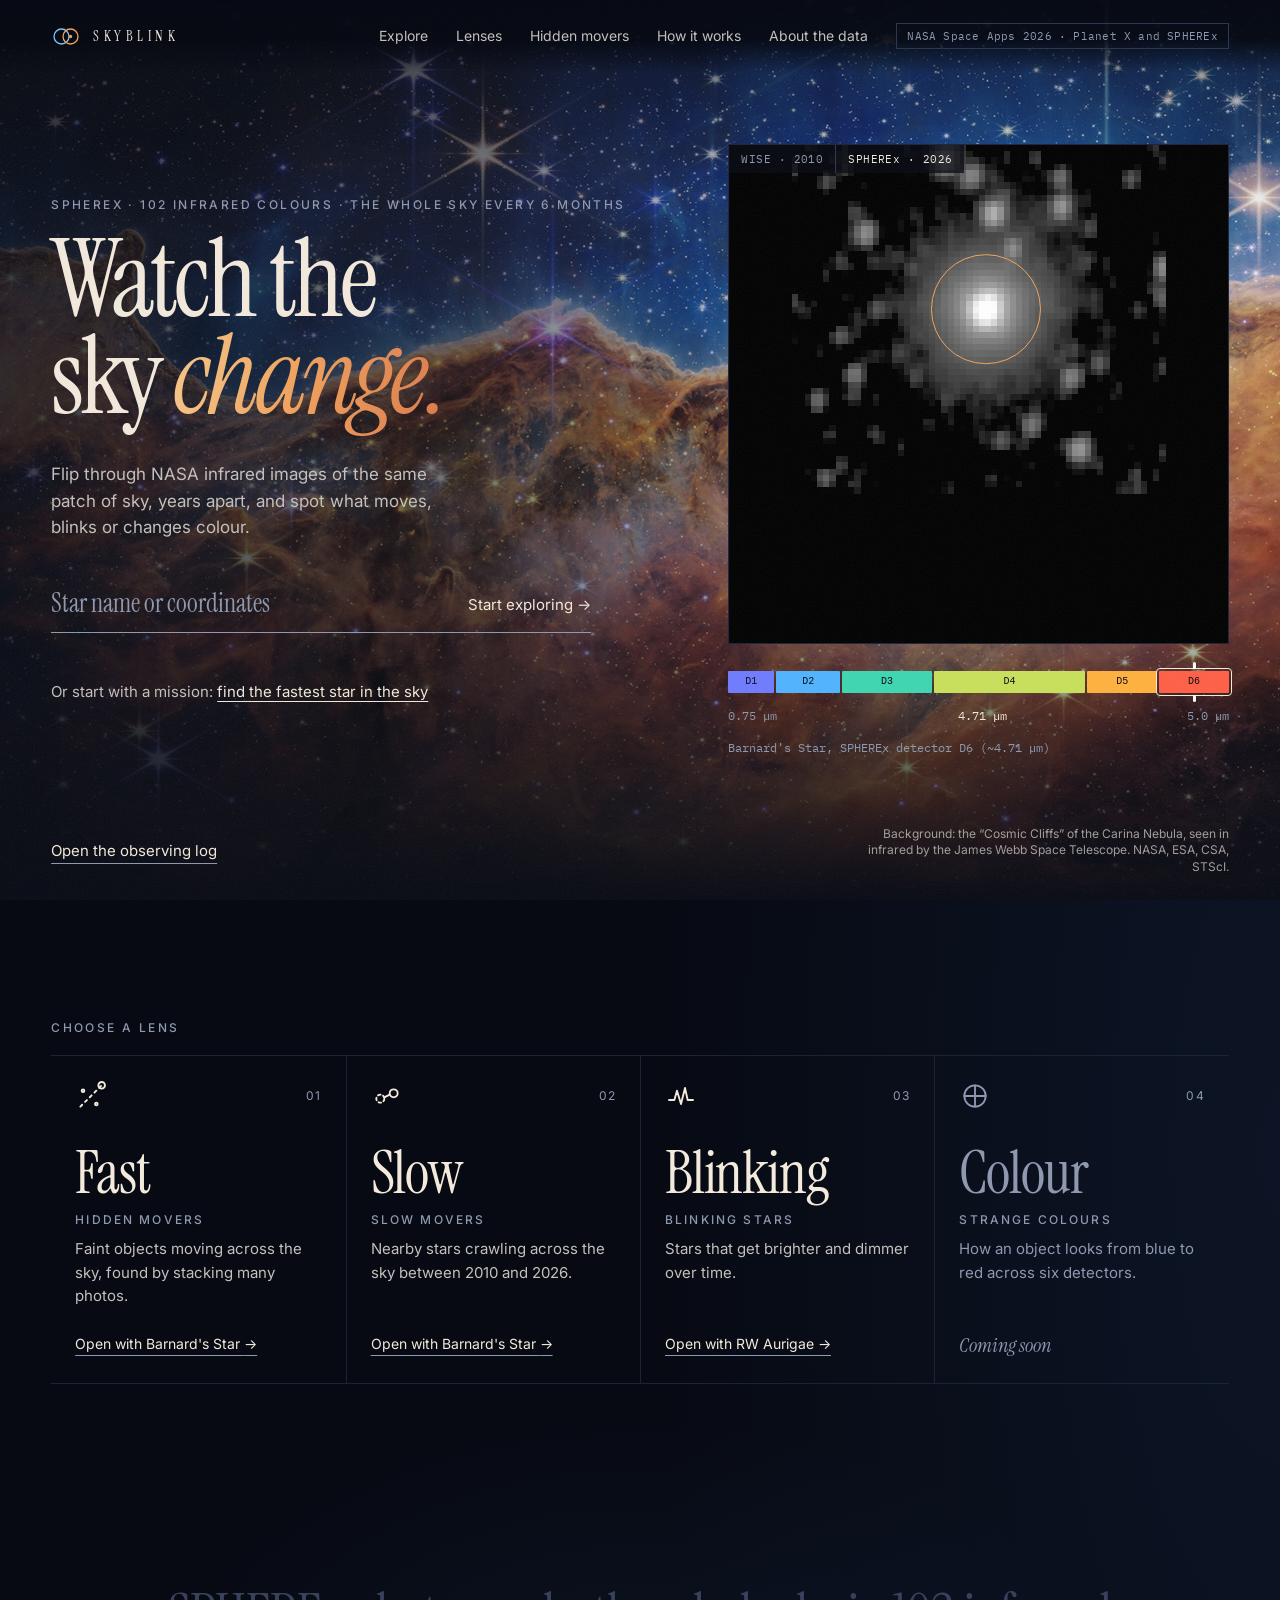
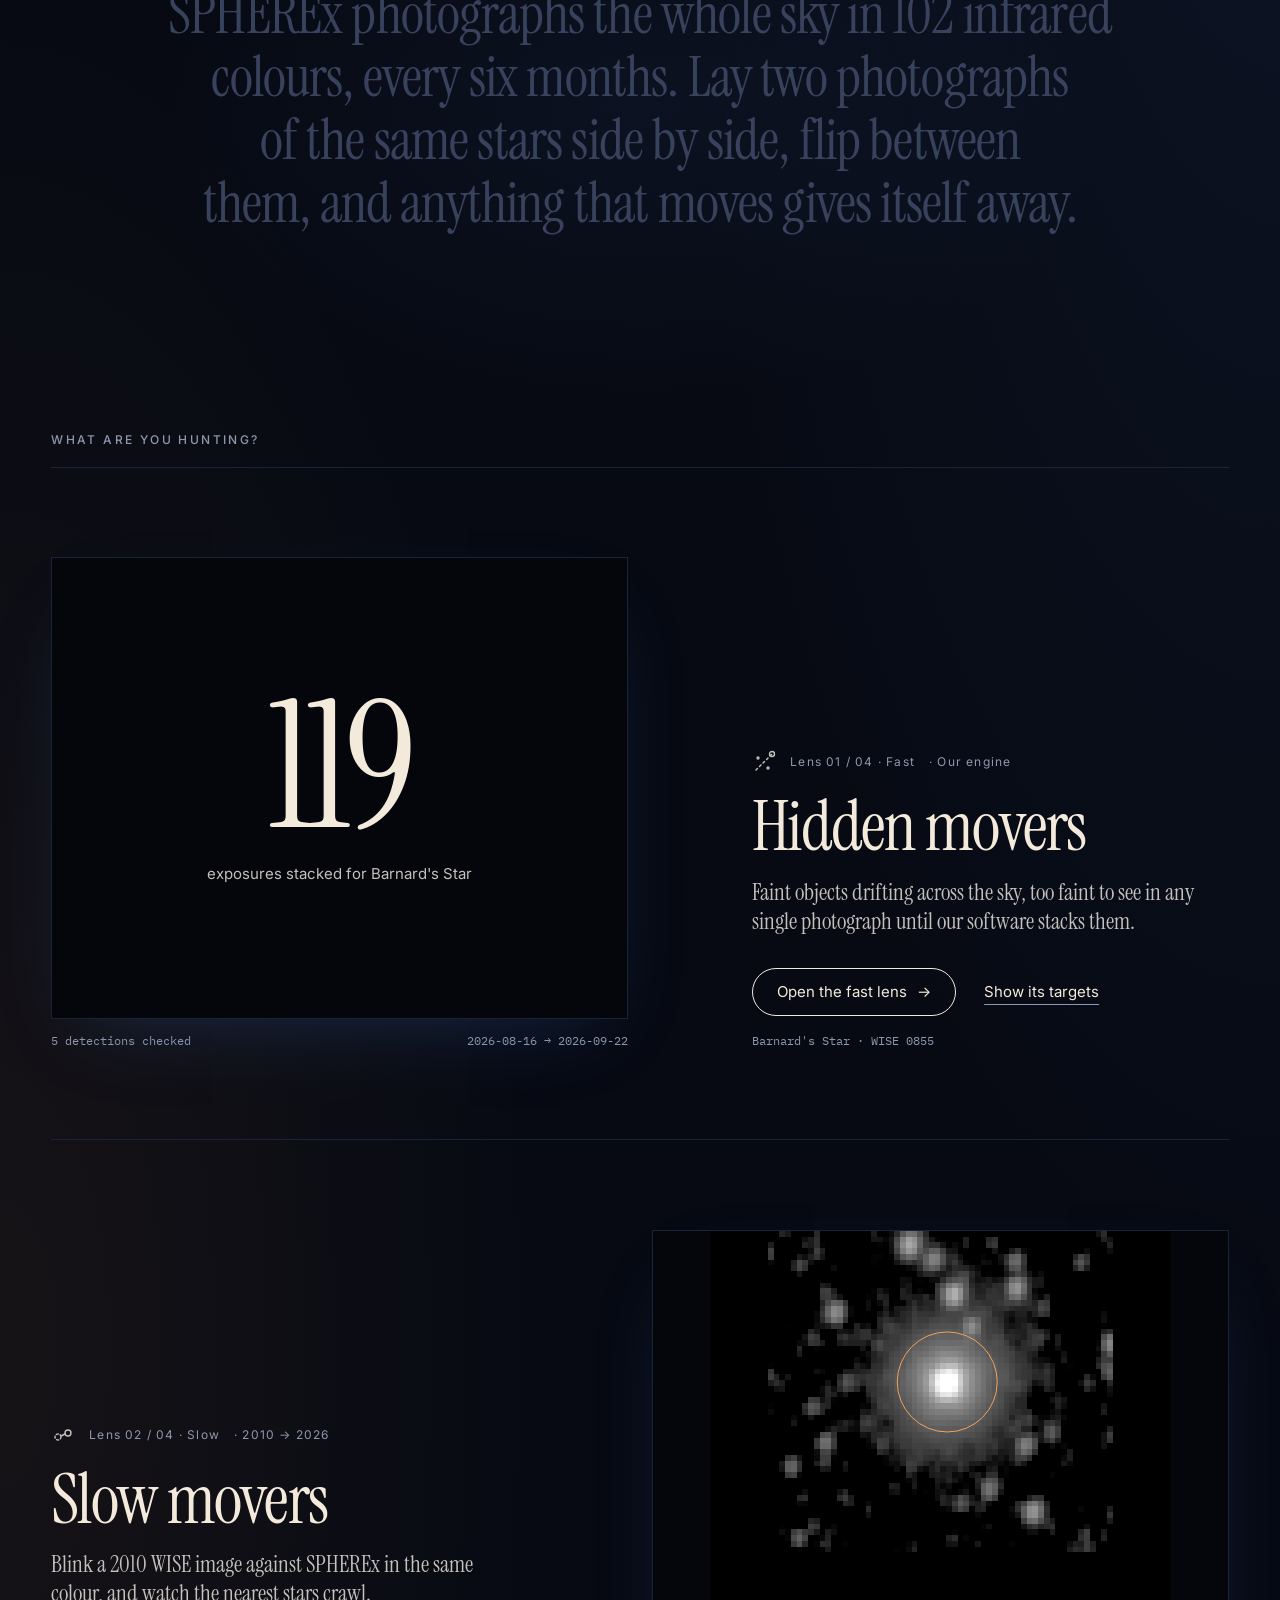
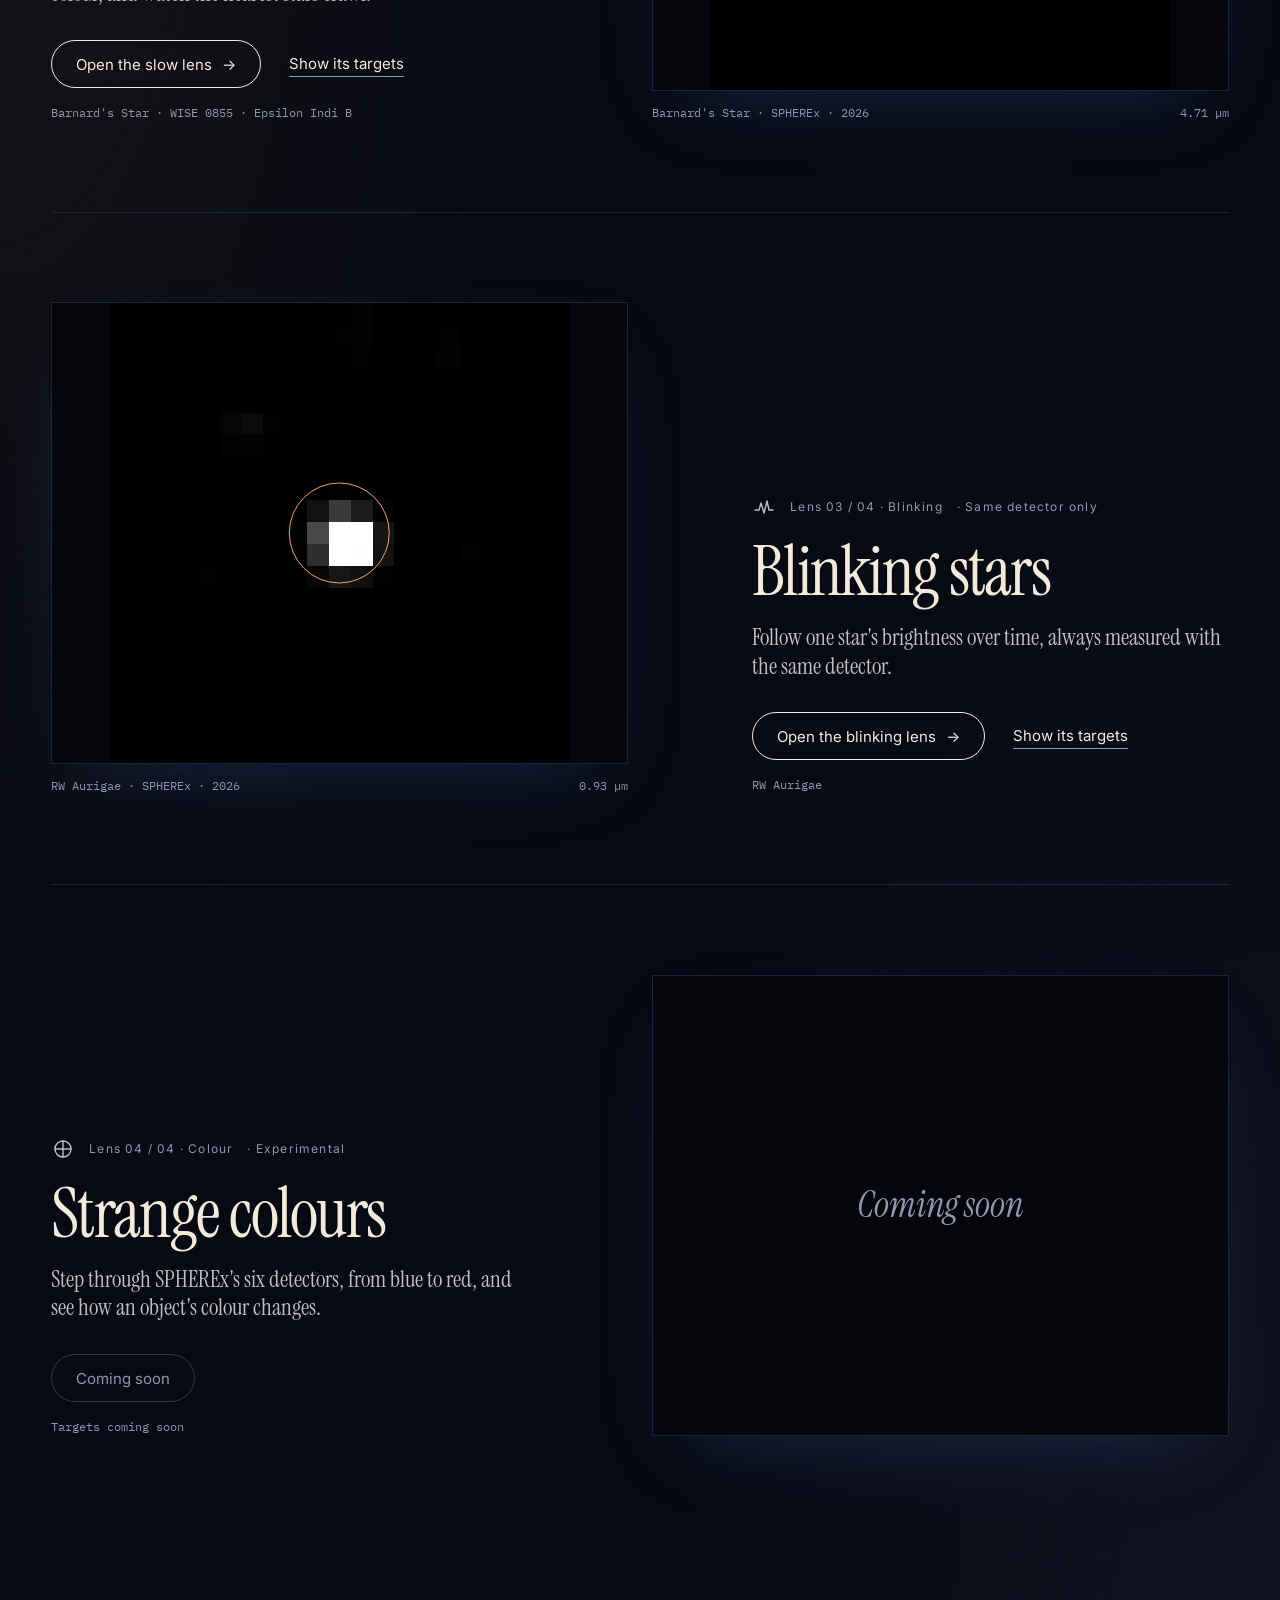
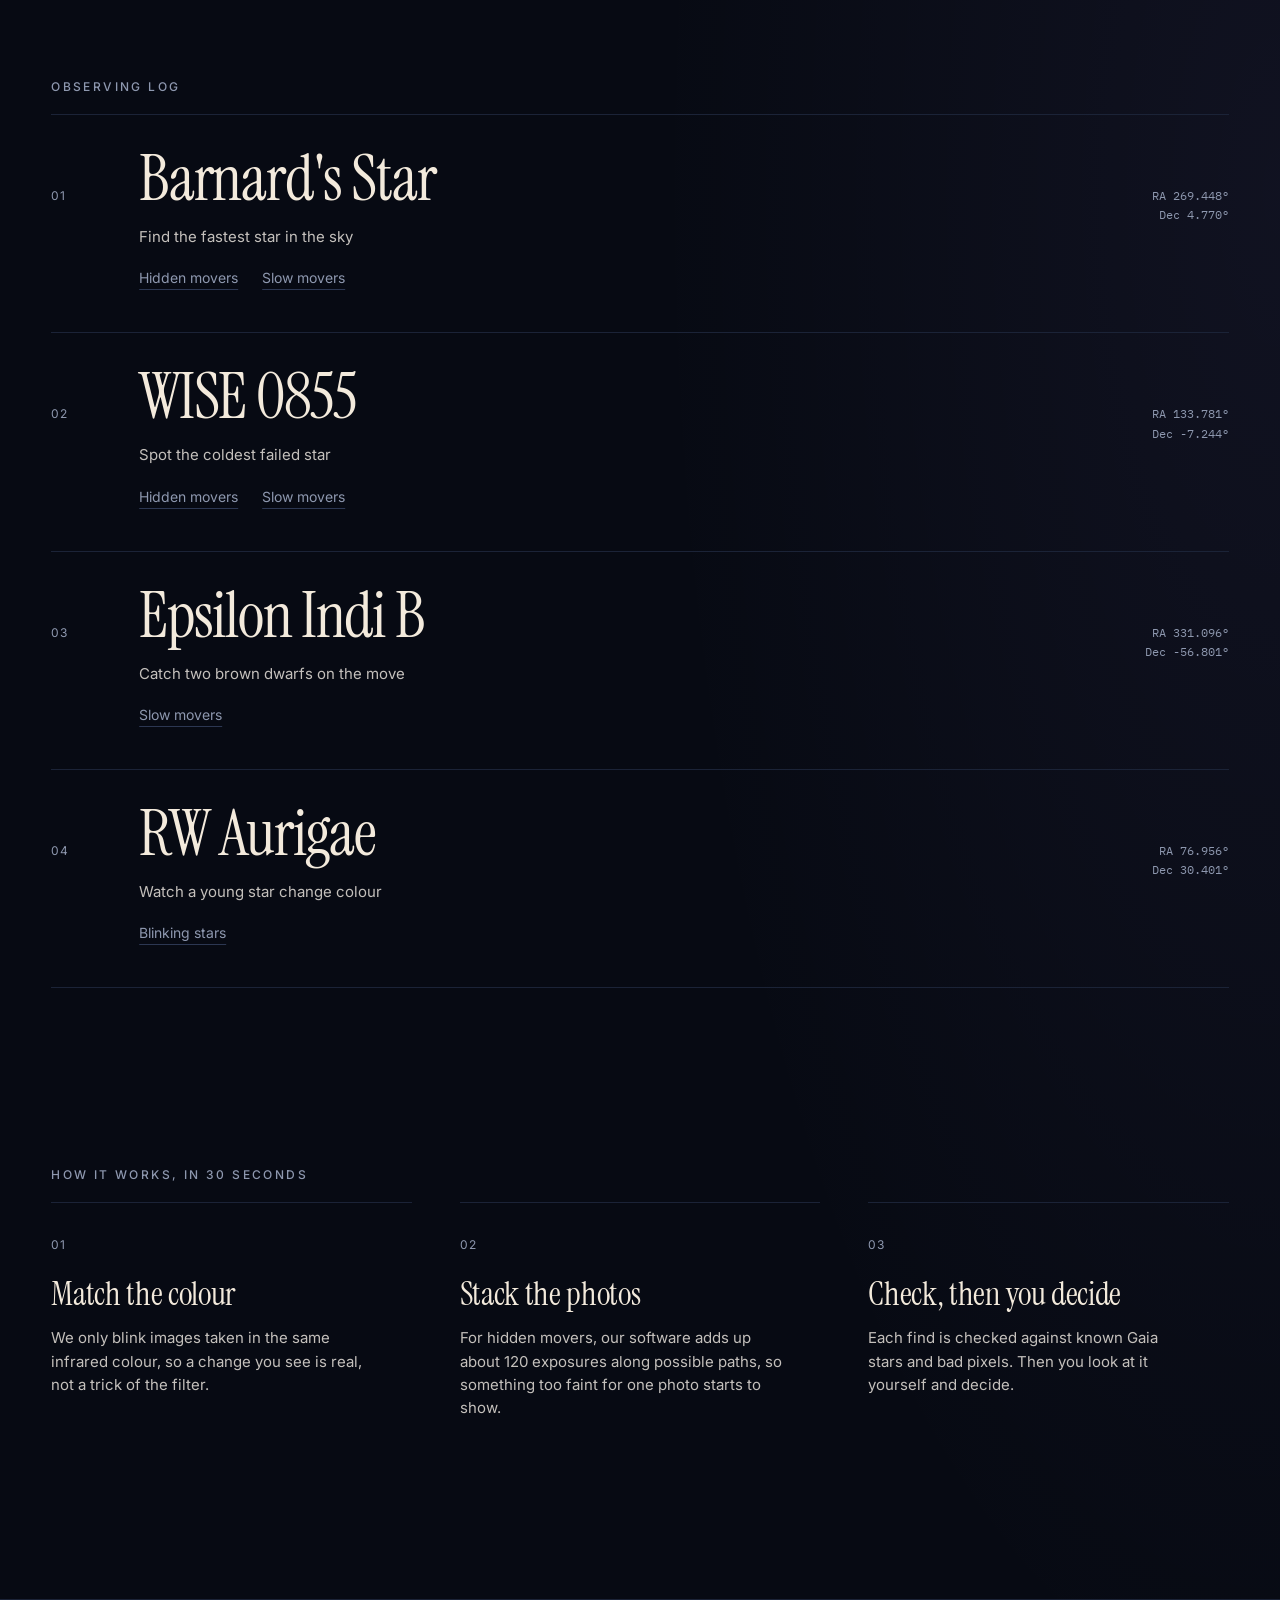
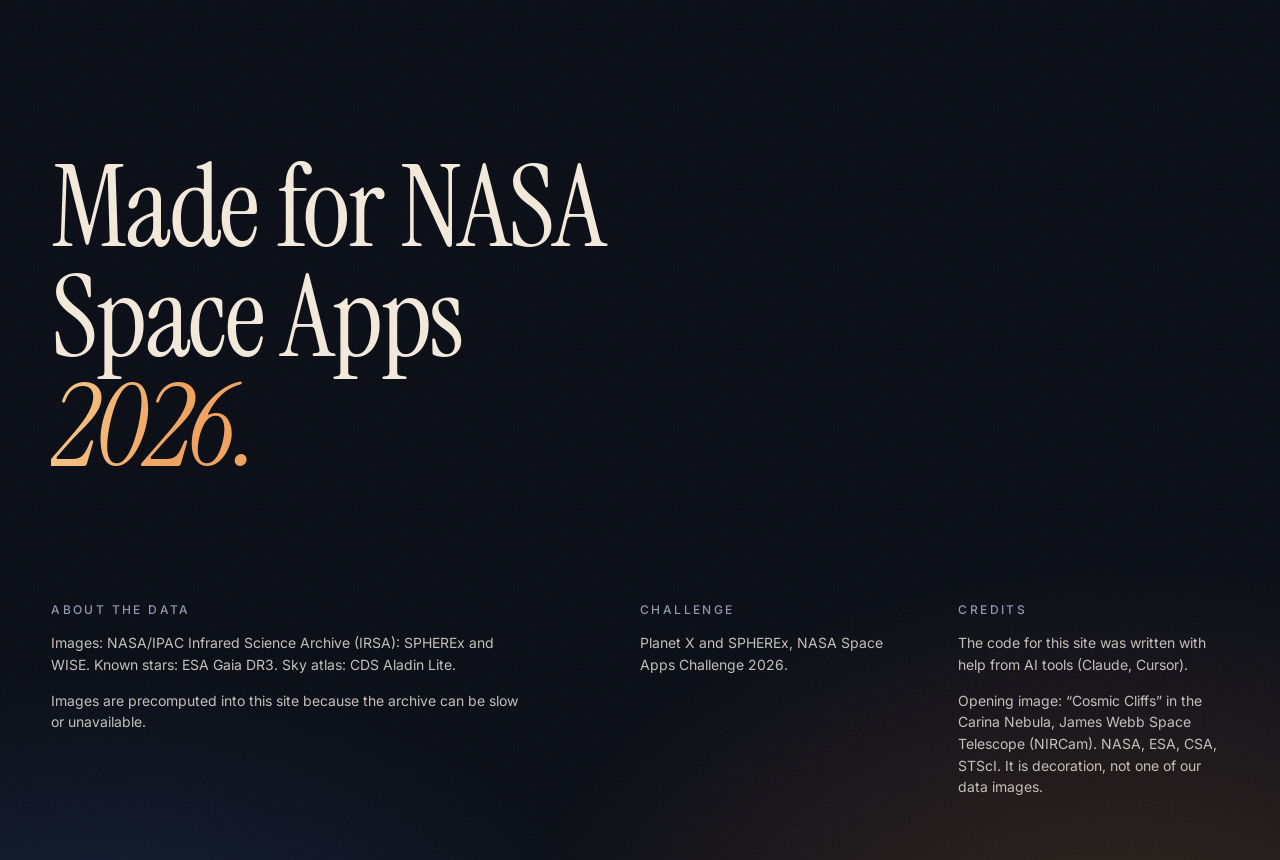
==== commit c8d8d6e4: "Footer: drop the outdated sample-data sentence No frame is marked as sample data any more, and the s" ====
--- a/site/index.html
+++ b/site/index.html
@@ -84,7 +84,7 @@
       <div>
         <h2 class="footer-title">About the data</h2>
         <p>Images: NASA/IPAC Infrared Science Archive (IRSA): SPHEREx and WISE. Known stars: ESA Gaia DR3. Sky atlas: CDS Aladin Lite.</p>
-        <p>Images are precomputed into this site because the archive can be slow or unavailable. Frames marked "sample data" are placeholders, not real observations.</p>
+        <p>Images are precomputed into this site because the archive can be slow or unavailable.</p>
       </div>
       <div>
         <h2 class="footer-title">Challenge</h2>
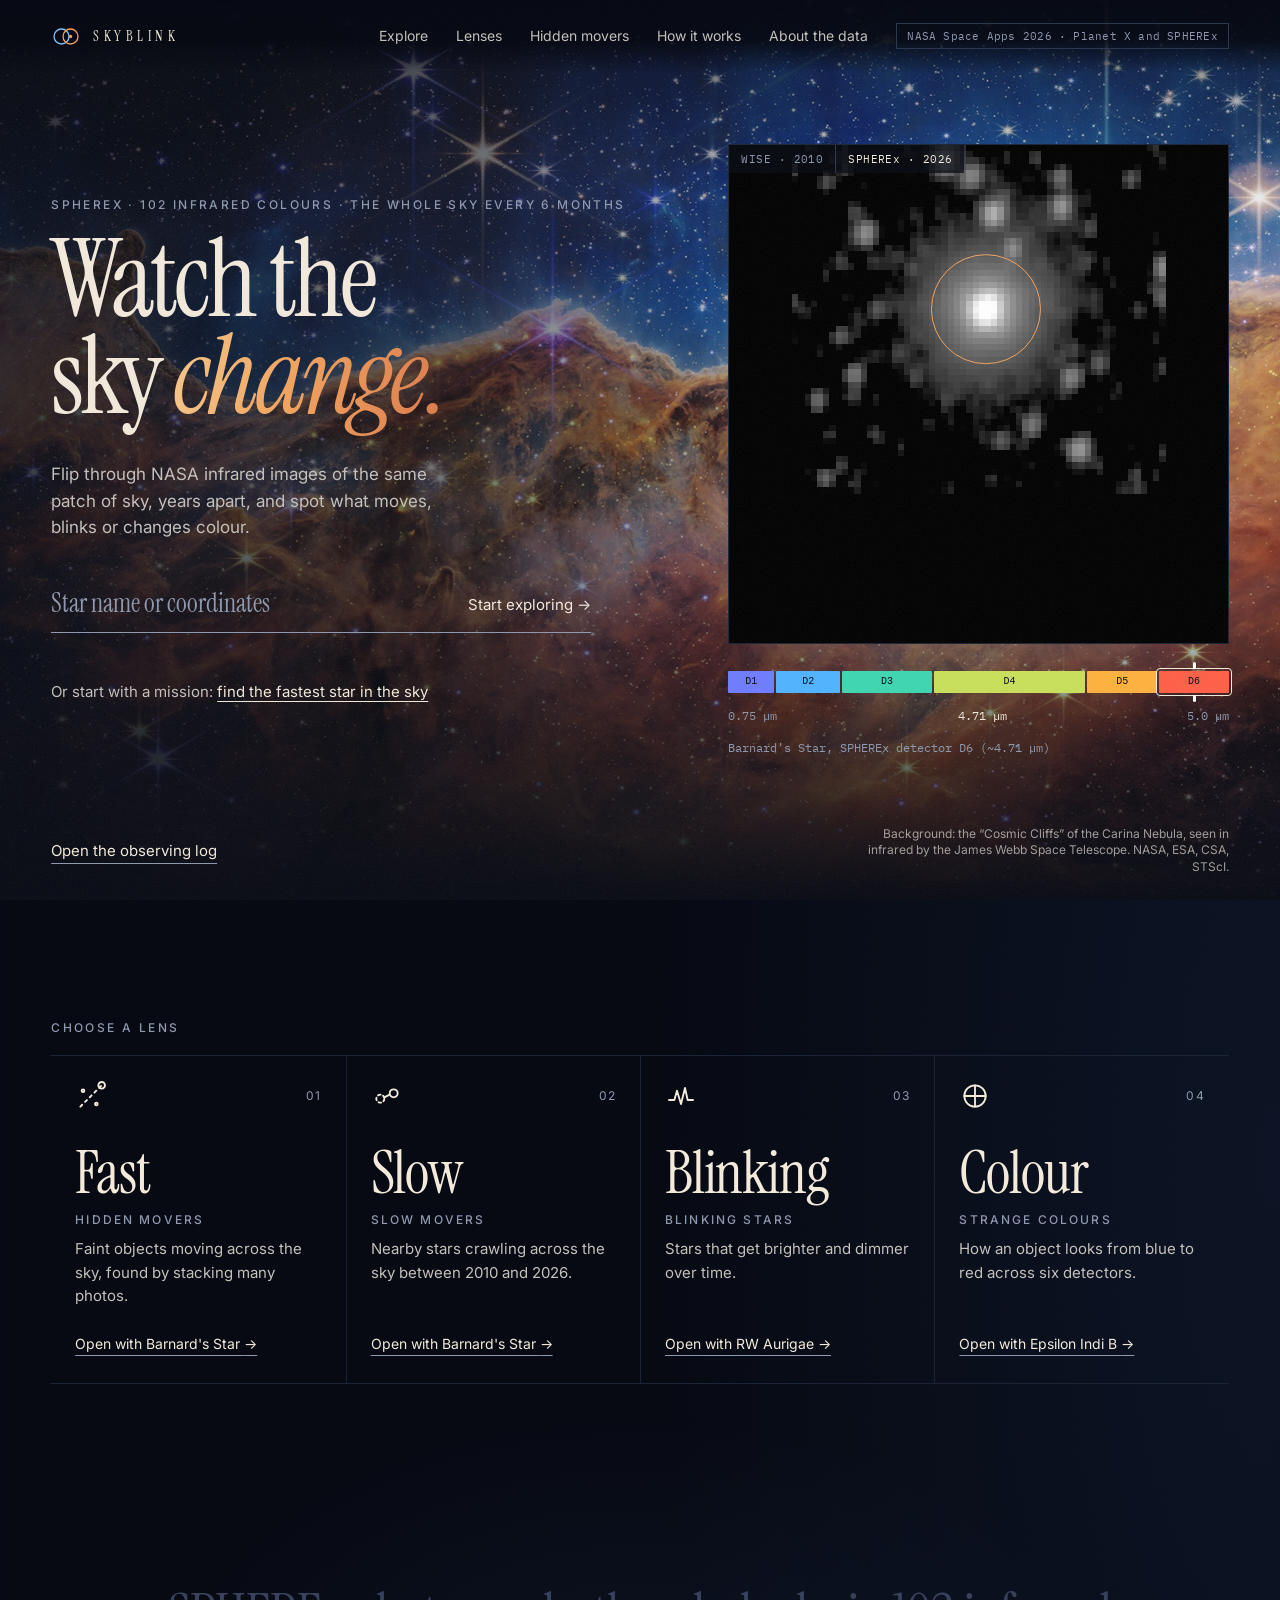
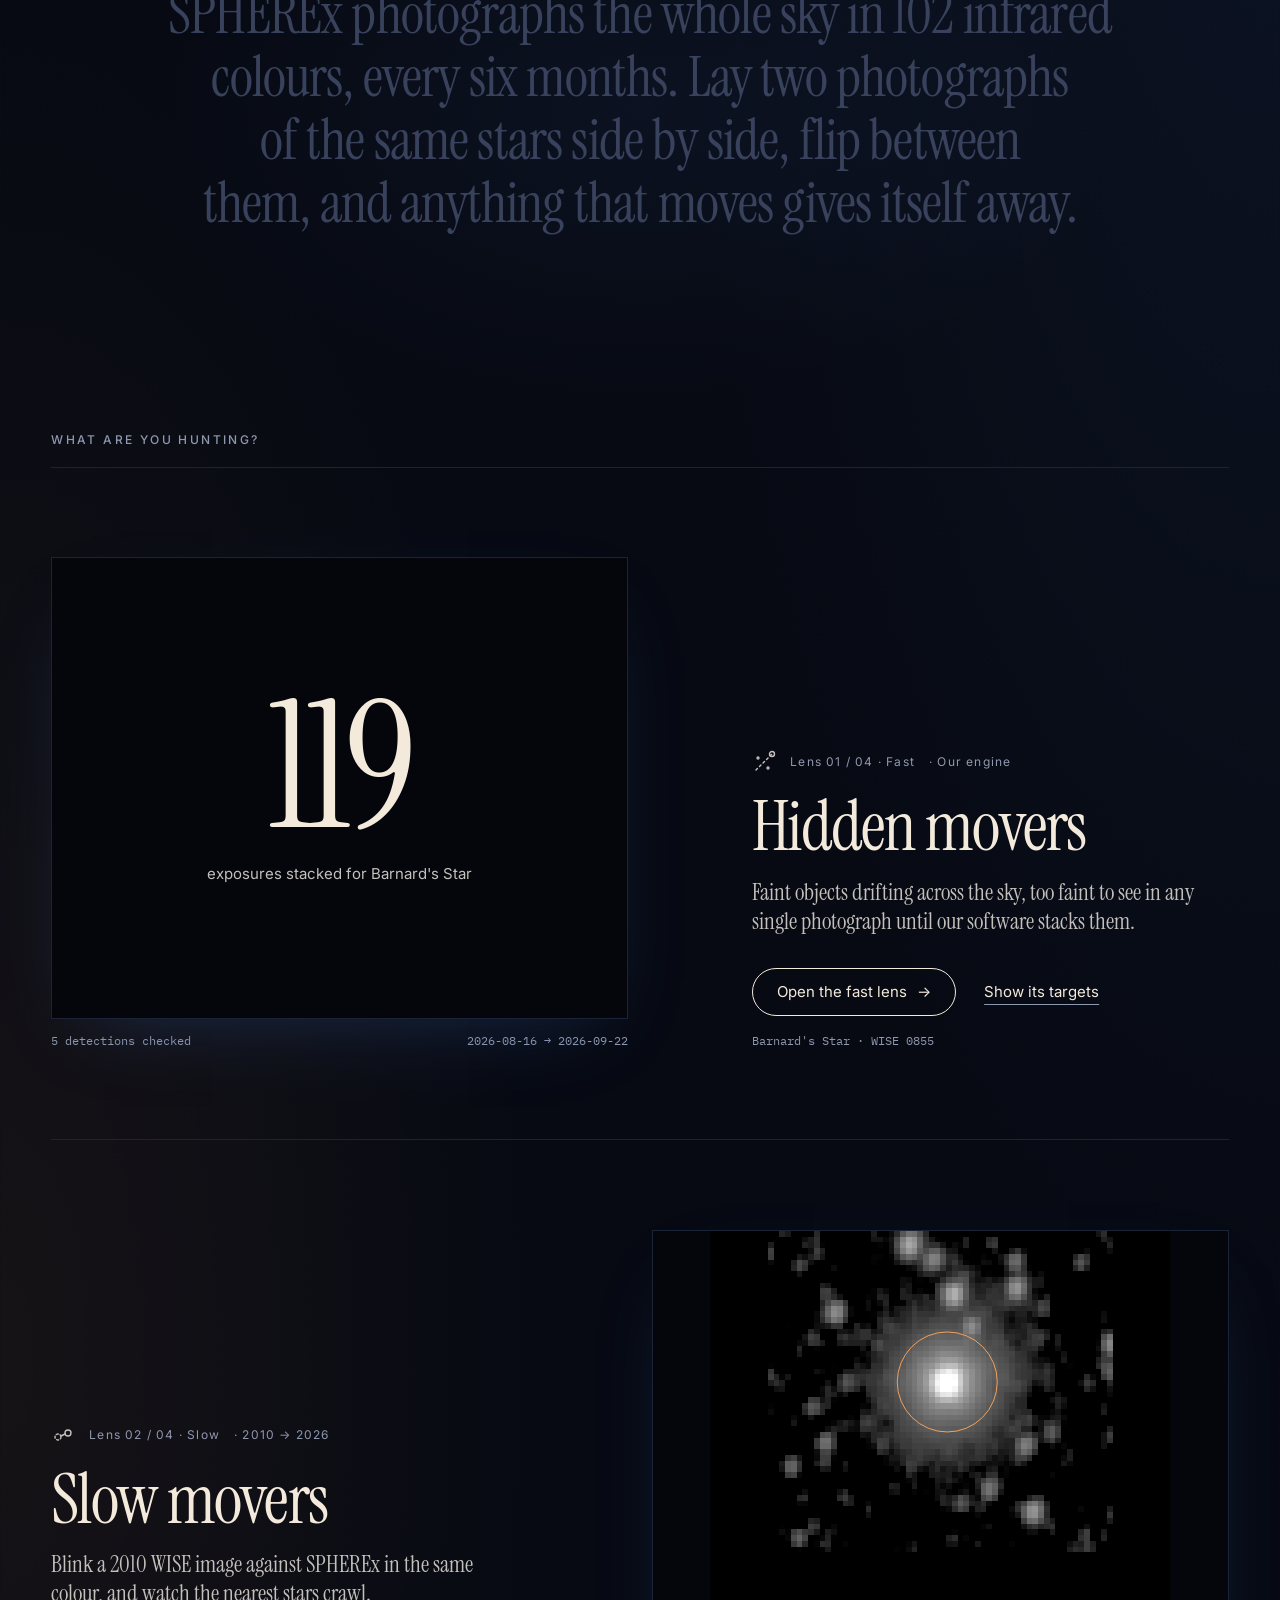
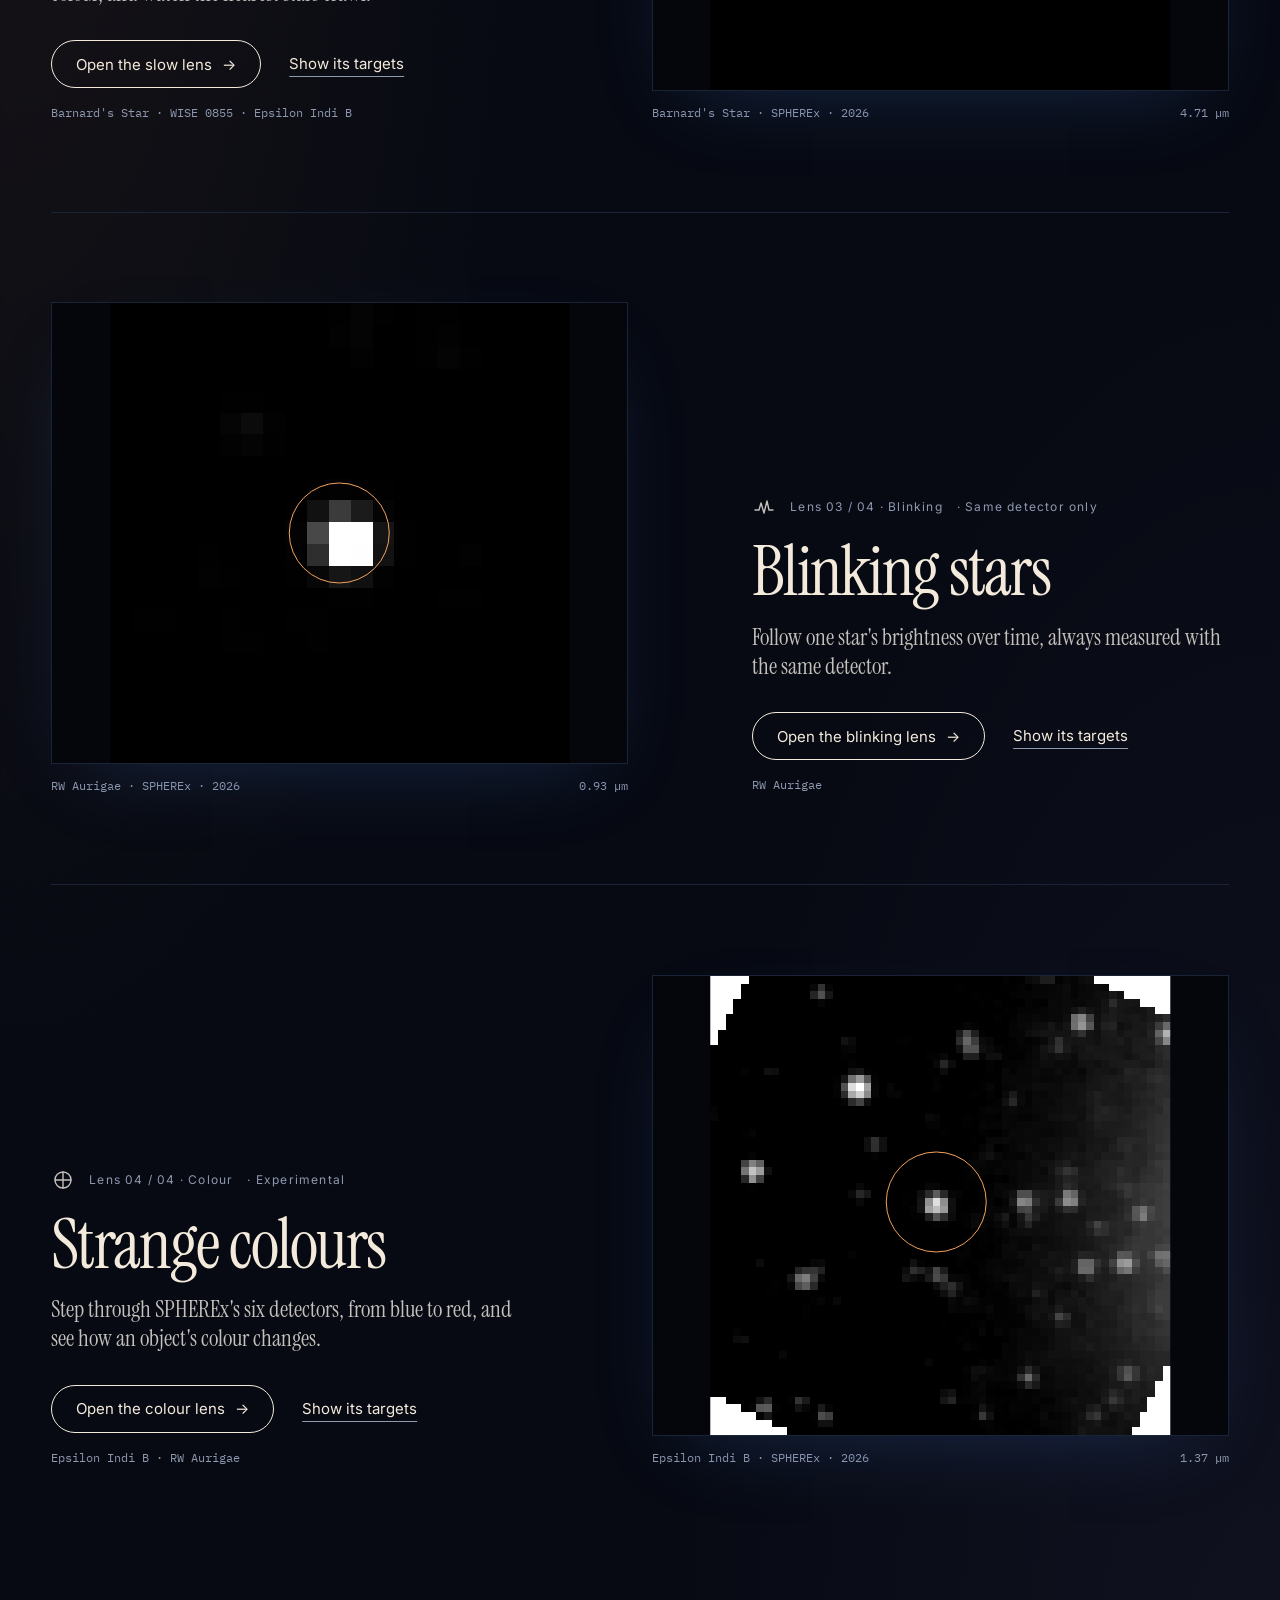
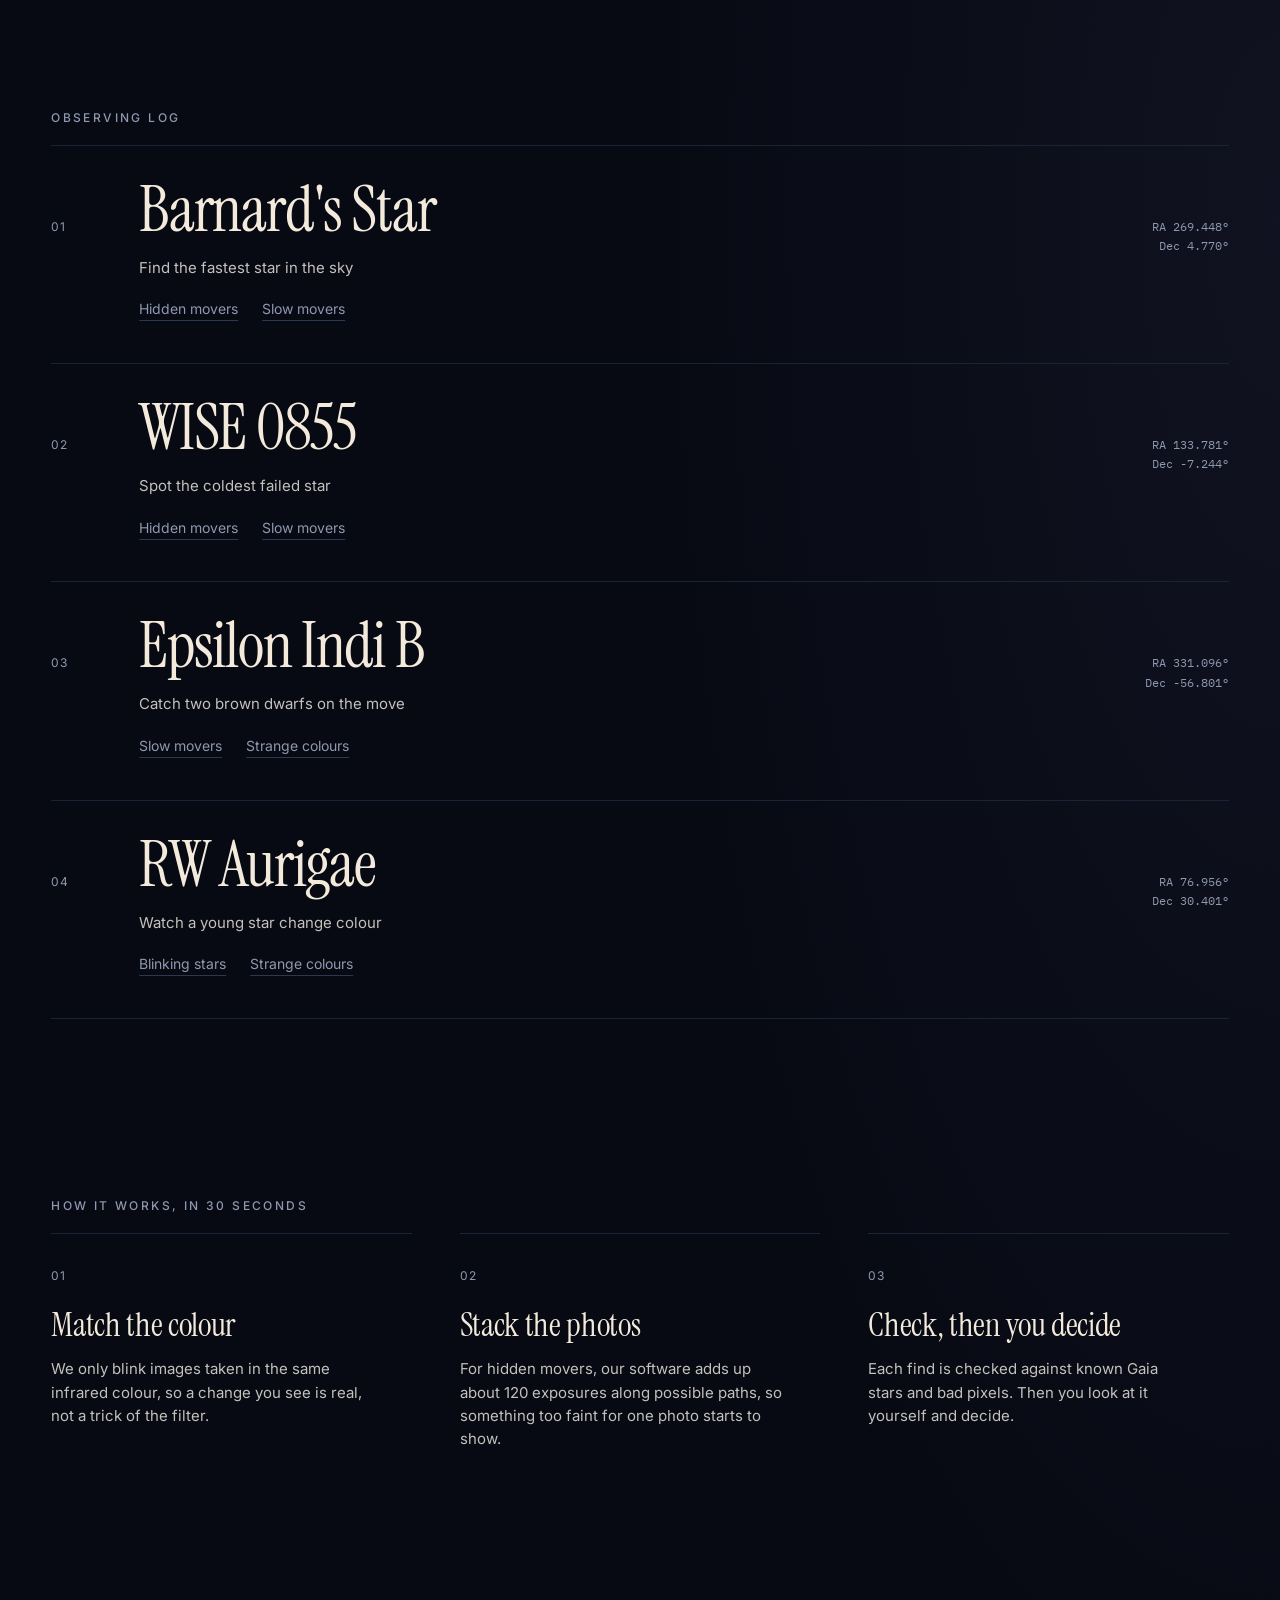
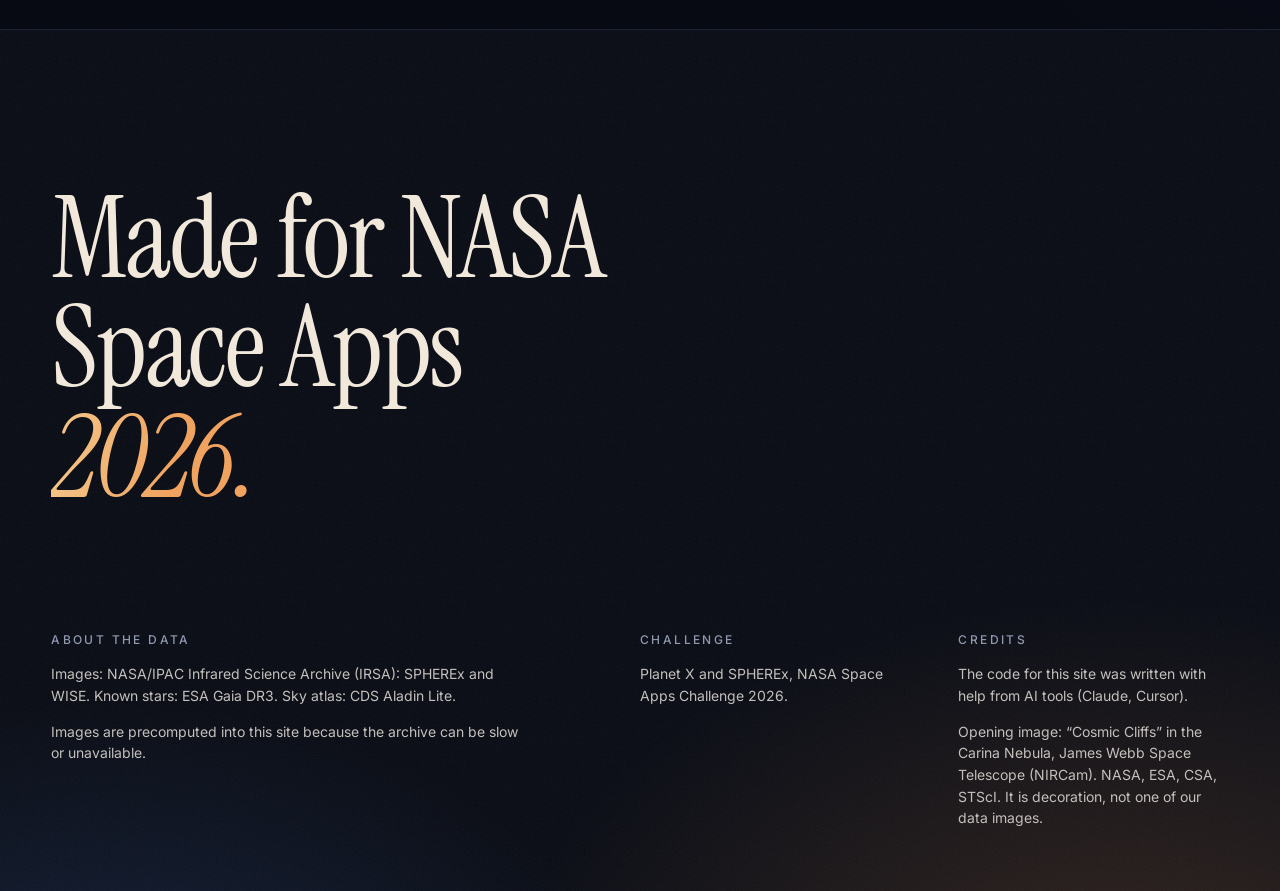
==== commit 96c48d97: "Update index.html" ====
--- a/site/index.html
+++ b/site/index.html
@@ -100,6 +100,7 @@
 
   <script src="js/nebula.js"></script>
   <script src="js/app.js"></script>
+  <script src="js/full-spectrum.js"></script>
   <!-- Person D: Aladin Lite and discoveries.js go here, after app.js -->
   <!-- <script src="https://aladin.cds.unistra.fr/AladinLite/api/v3/latest/aladin.js" charset="utf-8"></script> -->
   <script type="module" src="js/discovery/widgets.js"></script>
--- a/site/css/style.css
+++ b/site/css/style.css
@@ -572,6 +572,22 @@
 .empty-state p:not(.kicker) { font-size: 17px; max-width: 48ch; }
 
 .sb-d-slot { display: flex; flex-direction: column; gap: 24px; max-width: 1280px; margin: 48px auto 0; padding: 0 var(--gut); }
+
+
+/* Colour lens: reddest sources in the field */
+.exp-chip { margin-left: 8px; letter-spacing: .04em; text-transform: none; vertical-align: 1px; }
+.reddest { list-style: none; margin: 0; padding: 0; display: grid; gap: 14px; }
+.reddest-row { display: grid; grid-template-columns: auto minmax(0, 1fr); gap: 2px 14px; align-items: baseline; }
+.reddest-val { font: 400 24px/1 var(--font-head); color: var(--text); min-width: 3.2ch; }
+.reddest-what { font-size: 14px; color: var(--text-2); }
+.reddest-row.is-red .reddest-val, .reddest-row.is-red .reddest-what { color: var(--accent); }
+.reddest-bar { grid-column: 1 / -1; position: relative; height: 6px; background: var(--line); }
+.reddest-bar span { position: absolute; inset: 0 auto 0 0; background: linear-gradient(90deg, var(--d2), var(--d5) 70%, var(--d6)); }
+.reddest-bar i { position: absolute; top: -4px; bottom: -4px; width: 2px; margin-left: -1px; background: var(--text); }
+.reddest-row.is-target { padding-left: 10px; border-left: 2px solid var(--known); }
+.reddest-what b { color: var(--text); font-weight: 500; }
+.reddest-pos { grid-column: 1 / -1; font: 400 11px/1.4 var(--font-mono); color: var(--muted); }
+.key.key-limit { width: 2px; height: 12px; border-radius: 0; vertical-align: -1px; background: var(--text); }
 
 /* ---------- Right column ---------- */
 .side-sec { padding: 24px 0 28px; border-top: 1px solid var(--line); }
